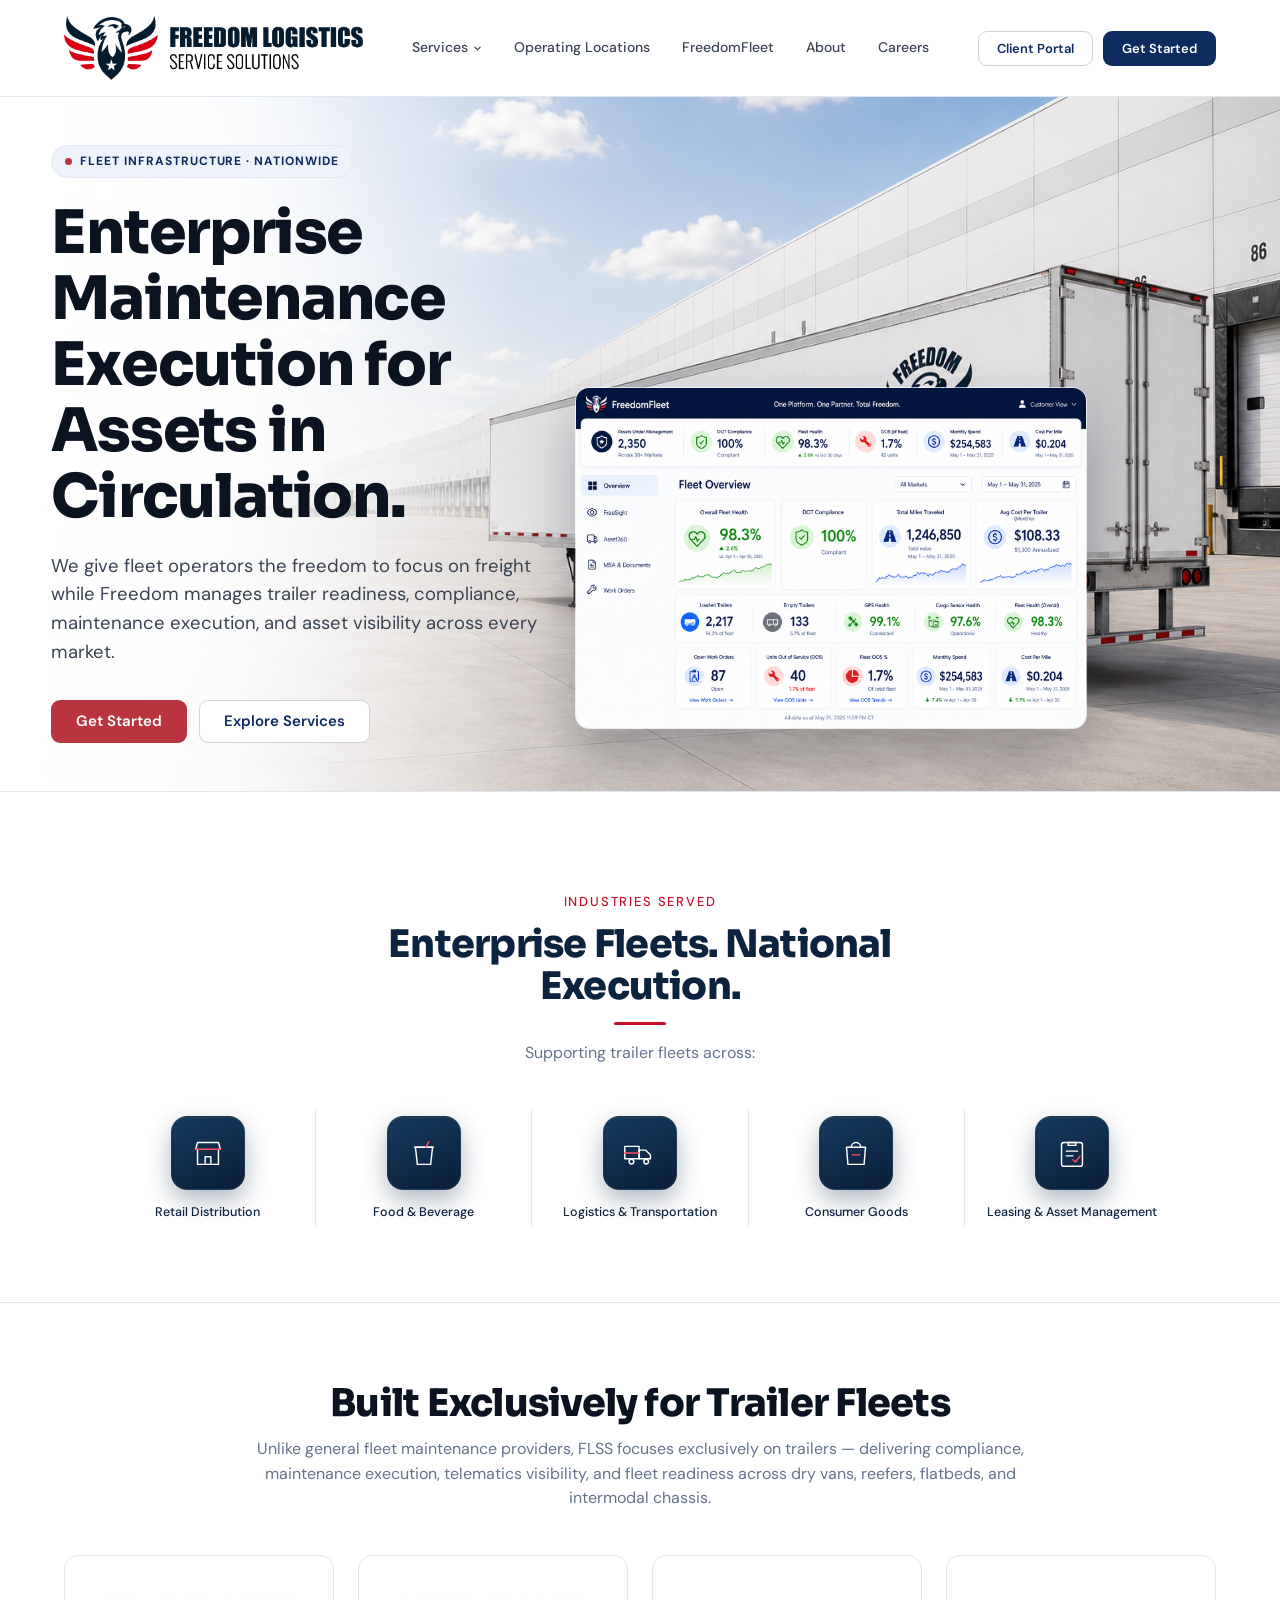
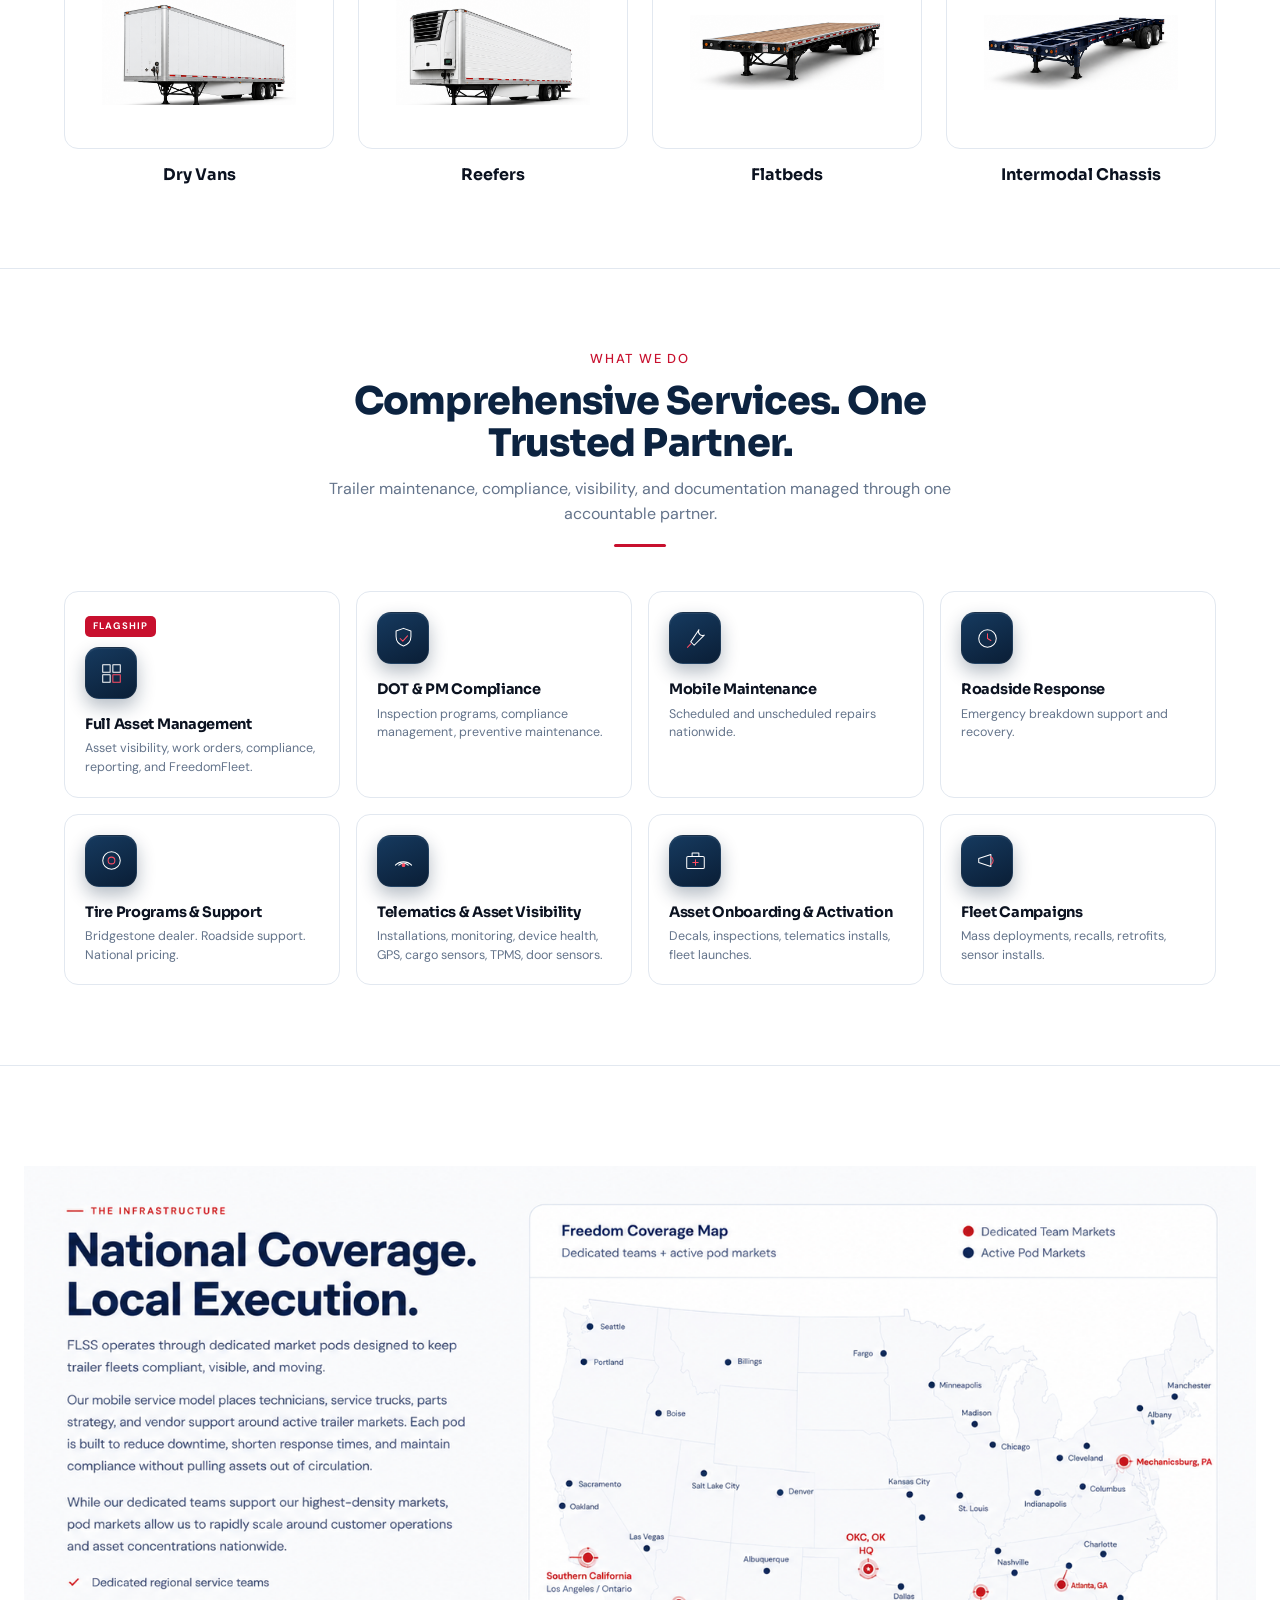
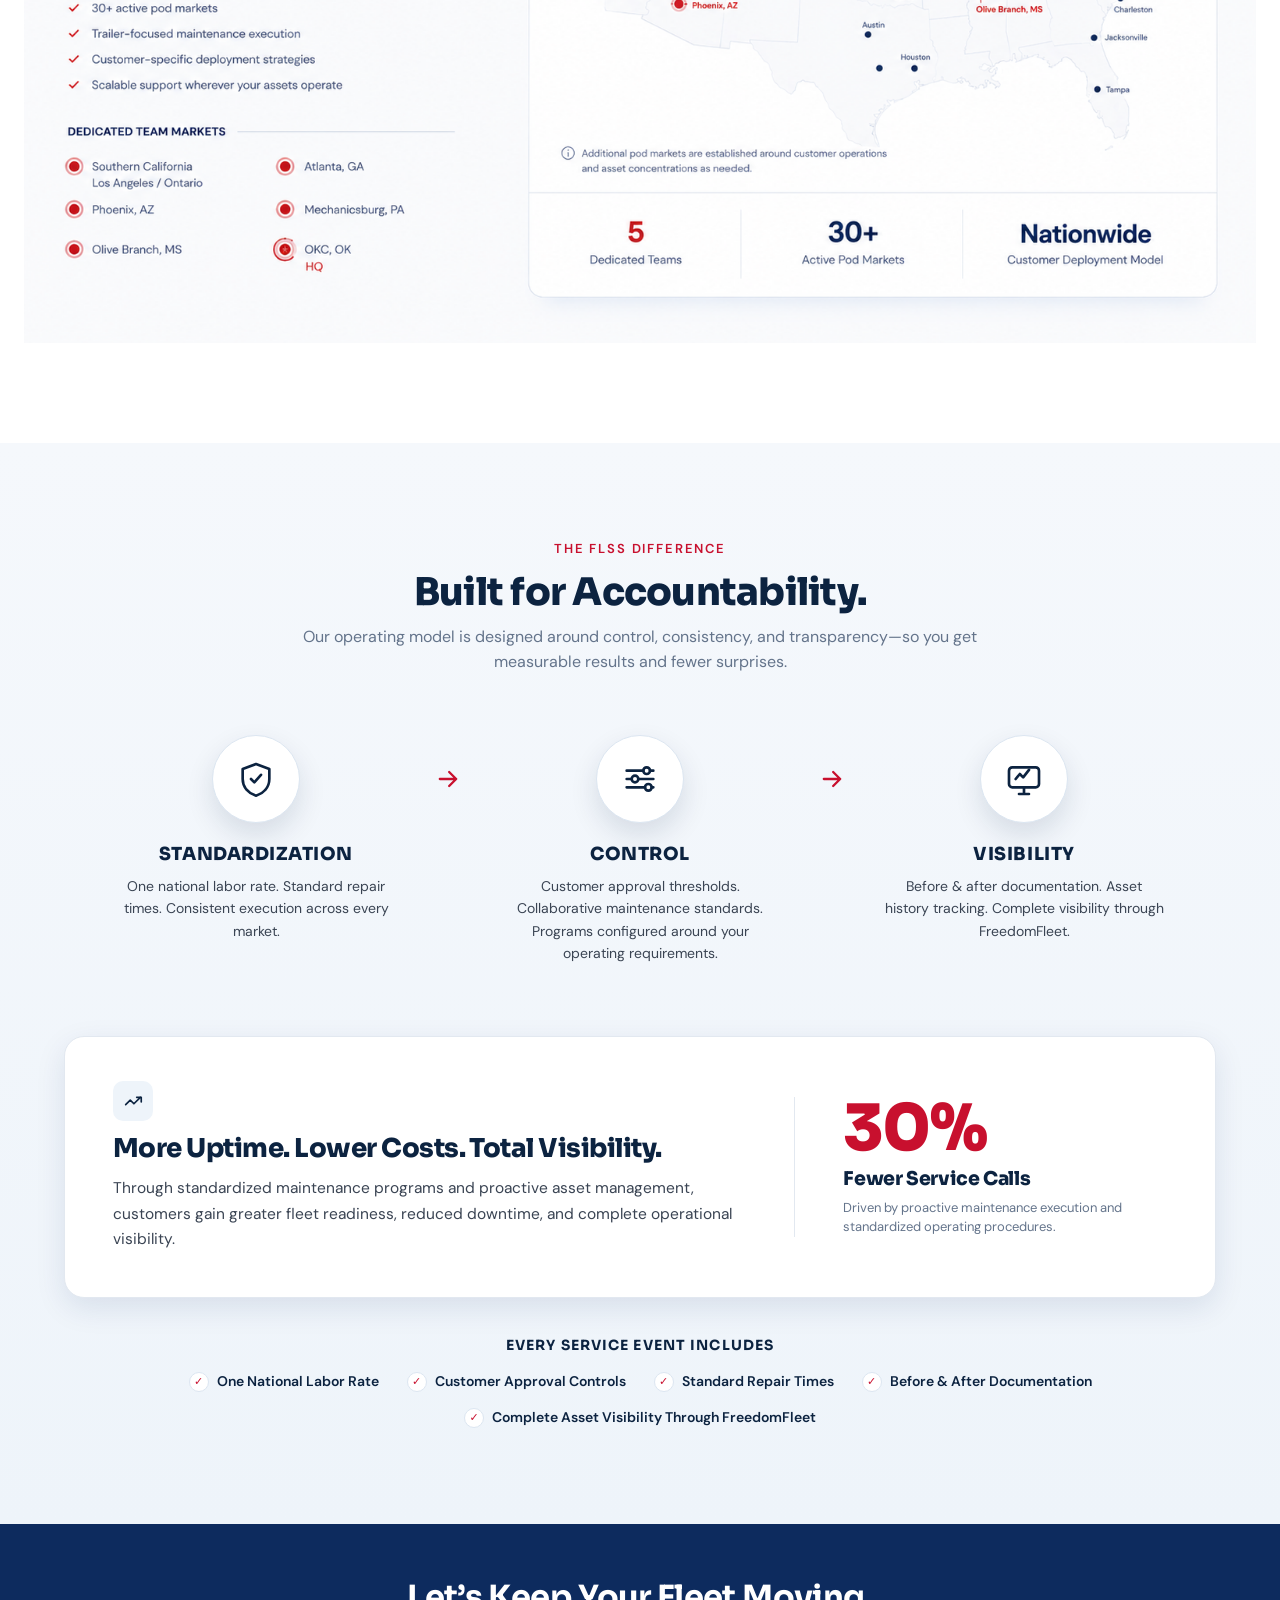
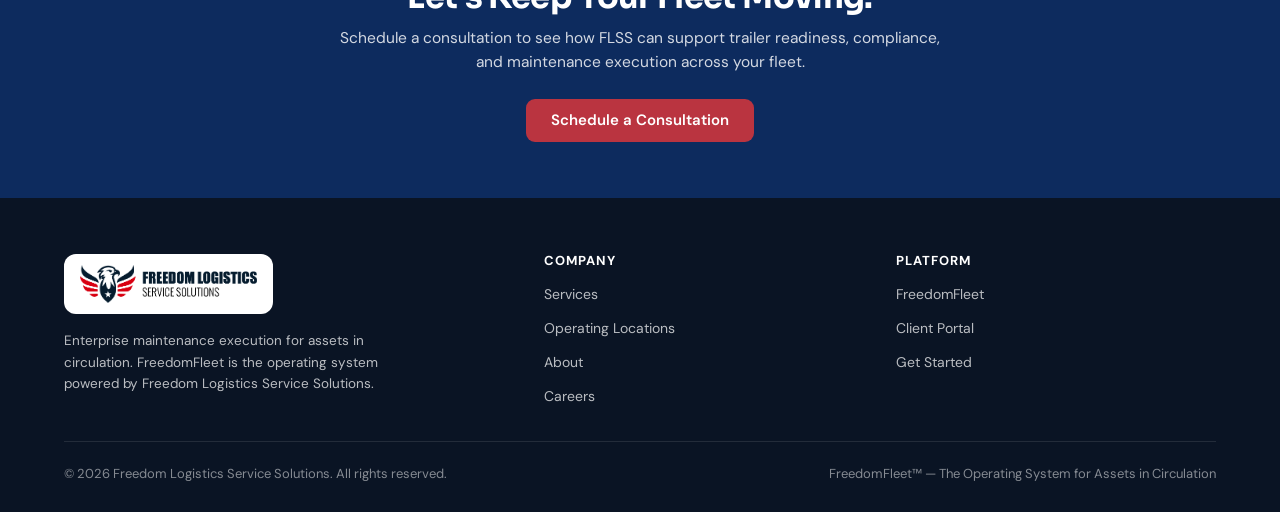
==== index.html @ f9c9a93c "Refine accountability section: 3 pillars, emphasized results panel, commitment row Co-Authored-By: C" ====
<!DOCTYPE html>
<html lang="en">
<head>
  <meta charset="UTF-8">
  <meta name="viewport" content="width=device-width, initial-scale=1.0">
  <title>Freedom Logistics Service Solutions — Enterprise Maintenance Execution</title>
  <meta name="description" content="Enterprise maintenance execution for assets in circulation. Freedom manages trailer readiness, compliance, maintenance execution, and asset visibility across every market.">
  <link rel="icon" type="image/svg+xml" href="assets/icons/favicon.svg">
  <link rel="preconnect" href="https://fonts.googleapis.com">
  <link rel="preconnect" href="https://fonts.gstatic.com" crossorigin>
  <link href="https://fonts.googleapis.com/css2?family=Sora:wght@400;600;700;800&family=DM+Sans:wght@400;500;600;700&display=swap" rel="stylesheet">
  <link rel="stylesheet" href="css/styles.css">
</head>
<body>

  <!-- ═══════════════ HEADER ═══════════════ -->
  <header class="site-header">
    <div class="nav-inner">
      <a class="brand" href="index.html" aria-label="Freedom Logistics Service Solutions — home">
        <img src="assets/logos/freedom-logistics-secondary-logo-full-color-cmyk-900px-w-300ppi.jpg" alt="Freedom Logistics Service Solutions">
      </a>

      <nav class="main-nav" aria-label="Primary">
        <ul>
          <li class="has-dropdown">
            <a href="services.html" aria-haspopup="true">
              Services
              <svg class="caret" viewBox="0 0 10 10" fill="none"><path d="M2 3.5l3 3 3-3" stroke="currentColor" stroke-width="1.4" stroke-linecap="round" stroke-linejoin="round"/></svg>
            </a>
            <!-- Services mega dropdown -->
            <div class="dropdown" role="menu" aria-label="Services">
              <a class="flagship" href="services.html" role="menuitem">
                <span class="flag-icon" aria-hidden="true">
                  <svg width="22" height="22" viewBox="0 0 24 24" fill="none"><path d="M12 2 4 5v6c0 5 3.5 8.5 8 10 4.5-1.5 8-5 8-10V5l-8-3z" stroke="#fff" stroke-width="1.6"/><path d="M8.5 12l2.5 2.5 4.5-5" stroke="#fff" stroke-width="1.6" stroke-linecap="round" stroke-linejoin="round"/></svg>
                </span>
                <span class="flag-body">
                  <span class="flag-badge">Flagship Program</span>
                  <h3>Full Asset Management</h3>
                  <span class="flag-lead">You run freight. We run the trailers.</span>
                  <p>Complete monitoring, compliance, maintenance execution, telematics oversight, and asset readiness under one accountable partner.</p>
                  <span class="btn btn-light">Learn More</span>
                </span>
              </a>

              <div class="svc-grid">
                <a class="svc-item" href="services.html" role="menuitem">
                  <div class="svc-title">DOT Compliance Program</div>
                  <div class="svc-desc">Keep every unit roadable and inspection-ready.</div>
                </a>
                <a class="svc-item" href="services.html" role="menuitem">
                  <div class="svc-title">DOT &amp; PM Compliance Program</div>
                  <div class="svc-desc">Compliance plus preventive maintenance on cycle.</div>
                </a>
                <a class="svc-item" href="services.html" role="menuitem">
                  <div class="svc-title">National Tire Service</div>
                  <div class="svc-desc">National Bridgestone Dealer. On-site and roadside.</div>
                </a>
                <a class="svc-item" href="services.html" role="menuitem">
                  <div class="svc-title">Roadside &amp; Mobile Maintenance</div>
                  <div class="svc-desc">National repair coverage where assets actually operate.</div>
                </a>
                <a class="svc-item" href="services.html" role="menuitem">
                  <div class="svc-title">Telematics Installation</div>
                  <div class="svc-desc">GPS, cargo, TPMS, door sensors.</div>
                </a>
                <a class="svc-item" href="services.html" role="menuitem">
                  <div class="svc-title">Telematics Monitoring &amp; Management</div>
                  <div class="svc-desc">Dormant device? We dispatch.</div>
                </a>
                <a class="svc-item" href="services.html" role="menuitem">
                  <div class="svc-title">Asset Onboarding</div>
                  <div class="svc-desc">Decals, installs, activation, in-service inspections.</div>
                </a>
              </div>

              <div class="dropdown-footer">
                <span class="df-text"><strong>Need help deciding?</strong></span>
                <a class="btn-link" href="contact.html">Request Fleet Program Review →</a>
              </div>
            </div>
          </li>
          <li><a href="operating-locations.html">Operating Locations</a></li>
          <li><a href="freedomfleet.html">FreedomFleet</a></li>
          <li><a href="about.html">About</a></li>
          <li><a href="careers.html">Careers</a></li>
        </ul>
      </nav>

      <div class="nav-cta">
        <a class="btn btn-ghost" href="https://app.freedomfleet.ai" target="_blank" rel="noopener noreferrer">Client Portal</a>
        <a class="btn btn-primary btn-getstarted" href="contact.html">Get Started</a>
      </div>

      <button class="hamburger" aria-label="Open menu" aria-expanded="false">
        <span></span><span></span><span></span>
      </button>
    </div>
  </header>

  <!-- ═══════════════ HERO ═══════════════ -->
  <section class="hero">
    <!-- Hero background: full DC yard + trailer composite (flss-hero-live.png) -->
    <div class="hero-bg" role="img" aria-label="Freedom Logistics dry van trailer in a distribution-center yard"></div>

    <div class="hero-inner">
      <div class="hero-copy">
        <span class="eyebrow"><span class="dot"></span>Fleet Infrastructure · Nationwide</span>
        <h1>Enterprise Maintenance Execution for Assets in Circulation.</h1>
        <p class="lead">We give fleet operators the freedom to focus on freight while Freedom manages trailer readiness, compliance, maintenance execution, and asset visibility across every market.</p>
        <div class="hero-cta">
          <a class="btn btn-red" href="contact.html">Get Started</a>
          <a class="btn btn-ghost" href="services.html">Explore Services</a>
        </div>
      </div>

      <!-- Layer 3: FreedomFleet dashboard overlay -->
      <img class="hero-dash-img" src="assets/hero/flss-hero-dashboard.png"
           alt="FreedomFleet Fleet Overview dashboard">

    </div>
  </section>

  <!-- ═══════════════ SECTION 2 — INDUSTRIES SERVED ═══════════════ -->
  <section class="section-2 industries">
    <div class="container">
      <div class="section-head industries-head">
        <span class="ind-eyebrow">Industries Served</span>
        <h2>Enterprise Fleets. National Execution.</h2>
        <span class="ind-underline"></span>
        <p>Supporting trailer fleets across:</p>
      </div>
      <div class="industry-strip">
        <div class="industry-tile">
          <span class="ind-icon"><svg viewBox="0 0 40 40" fill="none" stroke="#FFFFFF" stroke-width="1.5" stroke-linecap="round" stroke-linejoin="round"><path d="M7 16l2-7h22l2 7"/><path d="M9 16v16h22V16"/><path d="M17 32v-8h6v8"/><path d="M7 16h26" stroke="#FF4D63"/></svg></span>
          <span class="ind-label">Retail Distribution</span>
        </div>
        <div class="industry-tile">
          <span class="ind-icon"><svg viewBox="0 0 40 40" fill="none" stroke="#FFFFFF" stroke-width="1.5" stroke-linecap="round" stroke-linejoin="round"><path d="M11 14h18l-2 18H13z"/><path d="M10 14h20"/><path d="M22 14l3-6" stroke="#FF4D63"/></svg></span>
          <span class="ind-label">Food &amp; Beverage</span>
        </div>
        <div class="industry-tile">
          <span class="ind-icon"><svg viewBox="0 0 40 40" fill="none" stroke="#FFFFFF" stroke-width="1.5" stroke-linecap="round" stroke-linejoin="round"><path d="M4 13h15v13H4z"/><path d="M19 17h7l5 5v4H19z"/><circle cx="11" cy="29" r="2.5"/><circle cx="26.5" cy="29" r="2.5"/><path d="M4 20h15" stroke="#FF4D63"/></svg></span>
          <span class="ind-label">Logistics &amp; Transportation</span>
        </div>
        <div class="industry-tile">
          <span class="ind-icon"><svg viewBox="0 0 40 40" fill="none" stroke="#FFFFFF" stroke-width="1.5" stroke-linecap="round" stroke-linejoin="round"><path d="M10 14h20l-1.5 18h-17z"/><path d="M15 14a5 5 0 0 1 10 0"/><path d="M16 22h8" stroke="#FF4D63"/></svg></span>
          <span class="ind-label">Consumer Goods</span>
        </div>
        <div class="industry-tile">
          <span class="ind-icon"><svg viewBox="0 0 40 40" fill="none" stroke="#FFFFFF" stroke-width="1.5" stroke-linecap="round" stroke-linejoin="round"><rect x="9" y="9" width="22" height="25" rx="2.5"/><path d="M16 9h8v3h-8z"/><path d="M14 18h12M14 23h7"/><path d="M21 27l2.5 2.5 5-6" stroke="#FF4D63"/></svg></span>
          <span class="ind-label">Leasing &amp; Asset Management</span>
        </div>
      </div>
    </div>
  </section>

  <!-- ═══════════════ SECTION 3 — TRAILER TYPES SUPPORTED ═══════════════ -->
  <section class="section-block trailer-types">
    <div class="container">
      <div class="section-head wide">
        <h2>Built Exclusively for Trailer Fleets</h2>
        <p>Unlike general fleet maintenance providers, FLSS focuses exclusively on trailers — delivering compliance, maintenance execution, telematics visibility, and fleet readiness across dry vans, reefers, flatbeds, and intermodal chassis.</p>
      </div>
      <div class="trailer-grid">
        <div class="trailer-tile">
          <div class="trailer-img"><img src="assets/equipment/dry-van.png" alt="Dry van trailer"></div>
          <div class="trailer-label">Dry Vans</div>
        </div>
        <div class="trailer-tile">
          <div class="trailer-img"><img src="assets/equipment/reefer.png" alt="Refrigerated reefer trailer"></div>
          <div class="trailer-label">Reefers</div>
        </div>
        <div class="trailer-tile">
          <div class="trailer-img"><img src="assets/equipment/flatbed.png" alt="Flatbed trailer"></div>
          <div class="trailer-label">Flatbeds</div>
        </div>
        <div class="trailer-tile">
          <div class="trailer-img"><img src="assets/equipment/intermodal-chassis.png" alt="Intermodal chassis"></div>
          <div class="trailer-label">Intermodal Chassis</div>
        </div>
      </div>
    </div>
  </section>

  <!-- ═══════════════ SECTION 4 — SERVICES ═══════════════ -->
  <section class="section-block services">
    <div class="container">
      <div class="section-head services-head">
        <span class="svc-eyebrow">What We Do</span>
        <h2>Comprehensive Services. One Trusted Partner.</h2>
        <p>Trailer maintenance, compliance, visibility, and documentation managed through one accountable partner.</p>
        <span class="svc-underline"></span>
      </div>
      <div class="service-grid">
        <article class="service-card flagship-card">
          <span class="flagship-badge">Flagship</span>
          <span class="svc-ic"><svg viewBox="0 0 40 40" fill="none" stroke="#FFFFFF" stroke-width="1.5" stroke-linecap="round" stroke-linejoin="round"><path d="M7 7h11v11H7z"/><path d="M22 7h11v11H22z"/><path d="M7 22h11v11H7z"/><path d="M22 22h11v11H22z" stroke="#FF4D63"/></svg></span>
          <h3>Full Asset Management</h3>
          <p>Asset visibility, work orders, compliance, reporting, and FreedomFleet.</p>
        </article>
        <article class="service-card">
          <span class="svc-ic"><svg viewBox="0 0 40 40" fill="none" stroke="#FFFFFF" stroke-width="1.5" stroke-linecap="round" stroke-linejoin="round"><path d="M20 5l11 4v8c0 7-5 12-11 14-6-2-11-7-11-14V9l11-4z"/><path d="M15 20l4 4 7-8" stroke="#FF4D63"/></svg></span>
          <h3>DOT &amp; PM Compliance</h3>
          <p>Inspection programs, compliance management, preventive maintenance.</p>
        </article>
        <article class="service-card">
          <span class="svc-ic"><svg viewBox="0 0 40 40" fill="none" stroke="#FFFFFF" stroke-width="1.5" stroke-linecap="round" stroke-linejoin="round"><path d="M25 7a6 6 0 0 0 8 8L18 30l-5-5L25 7z"/><path d="M8 33l5-5" stroke="#FF4D63"/></svg></span>
          <h3>Mobile Maintenance</h3>
          <p>Scheduled and unscheduled repairs nationwide.</p>
        </article>
        <article class="service-card">
          <span class="svc-ic"><svg viewBox="0 0 40 40" fill="none" stroke="#FFFFFF" stroke-width="1.5" stroke-linecap="round" stroke-linejoin="round"><circle cx="20" cy="20" r="13"/><path d="M20 13v7l5 3" stroke="#FF4D63"/></svg></span>
          <h3>Roadside Response</h3>
          <p>Emergency breakdown support and recovery.</p>
        </article>
        <article class="service-card">
          <span class="svc-ic"><svg viewBox="0 0 40 40" fill="none" stroke="#FFFFFF" stroke-width="1.5" stroke-linecap="round" stroke-linejoin="round"><circle cx="20" cy="20" r="13"/><circle cx="20" cy="20" r="5" stroke="#FF4D63"/></svg></span>
          <h3>Tire Programs &amp; Support</h3>
          <p>Bridgestone dealer. Roadside support. National pricing.</p>
        </article>
        <article class="service-card">
          <span class="svc-ic"><svg viewBox="0 0 40 40" fill="none" stroke="#FFFFFF" stroke-width="1.5" stroke-linecap="round" stroke-linejoin="round"><path d="M8 27a17 17 0 0 1 24 0"/><path d="M13 27a10 10 0 0 1 14 0"/><circle cx="20" cy="27" r="2" fill="#FF4D63" stroke="#FF4D63"/></svg></span>
          <h3>Telematics &amp; Asset Visibility</h3>
          <p>Installations, monitoring, device health, GPS, cargo sensors, TPMS, door sensors.</p>
        </article>
        <article class="service-card">
          <span class="svc-ic"><svg viewBox="0 0 40 40" fill="none" stroke="#FFFFFF" stroke-width="1.5" stroke-linecap="round" stroke-linejoin="round"><rect x="7" y="14" width="26" height="18" rx="2"/><path d="M15 14V9h10v5"/><path d="M20 19v8M16 23h8" stroke="#FF4D63"/></svg></span>
          <h3>Asset Onboarding &amp; Activation</h3>
          <p>Decals, inspections, telematics installs, fleet launches.</p>
        </article>
        <article class="service-card">
          <span class="svc-ic"><svg viewBox="0 0 40 40" fill="none" stroke="#FFFFFF" stroke-width="1.5" stroke-linecap="round" stroke-linejoin="round"><path d="M7 17v6l18 6V11L7 17z"/><path d="M25 14a7 7 0 0 1 0 12" stroke="#FF4D63"/></svg></span>
          <h3>Fleet Campaigns</h3>
          <p>Mass deployments, recalls, retrofits, sensor installs.</p>
        </article>
      </div>
    </div>
  </section>

  <!-- ═══════════════ SECTION 5 — OPERATING LOCATIONS / POD MODEL ═══════════════ -->
  <section class="section-block pods">
    <div class="container">
      <!-- Full coverage section composite (swap at assets/equipment/flss-coverage-homepage.png) -->
      <img class="coverage-img" src="assets/equipment/flss-coverage-homepage.png"
           alt="National Coverage. Local Execution. FLSS operates dedicated team markets (Southern California, Phoenix, Olive Branch, Atlanta, Mechanicsburg) and 30+ active pod markets across the United States, with a nationwide customer deployment model — 5 dedicated teams, 30+ active pod markets.">

    </div>
  </section>

  <!-- ═══════════════ THE FLSS DIFFERENCE — BUILT FOR ACCOUNTABILITY ═══════════════ -->
  <section class="difference">
    <div class="container">
      <div class="section-head diff-head">
        <span class="diff-eyebrow">The FLSS Difference</span>
        <h2>Built for Accountability.</h2>
        <p>Our operating model is designed around control, consistency, and transparency—so you get measurable results and fewer surprises.</p>
      </div>

      <!-- Three operating pillars -->
      <div class="pillars">
        <div class="pillar">
          <span class="pillar-icon"><svg viewBox="0 0 24 24" fill="none" stroke="currentColor" stroke-width="1.6" stroke-linecap="round" stroke-linejoin="round"><path d="M12 3l8 3v6c0 5-3.5 8.5-8 10-4.5-1.5-8-5-8-10V6l8-3z"/><path d="M9 12l2 2 4-4.5"/></svg></span>
          <h3>Standardization</h3>
          <p>One national labor rate. Standard repair times. Consistent execution across every market.</p>
        </div>
        <span class="pillar-arrow" aria-hidden="true"><svg viewBox="0 0 24 24" fill="none" stroke="#C8102E" stroke-width="2" stroke-linecap="round" stroke-linejoin="round"><path d="M5 12h14M13 6l6 6-6 6"/></svg></span>
        <div class="pillar">
          <span class="pillar-icon"><svg viewBox="0 0 24 24" fill="none" stroke="currentColor" stroke-width="1.6" stroke-linecap="round" stroke-linejoin="round"><circle cx="16" cy="7" r="2"/><circle cx="9" cy="12" r="2"/><circle cx="17" cy="17" r="2"/><path d="M4 7h10M18 7h2M4 12h3M11 12h9M4 17h11M19 17h1"/></svg></span>
          <h3>Control</h3>
          <p>Customer approval thresholds. Collaborative maintenance standards. Programs configured around your operating requirements.</p>
        </div>
        <span class="pillar-arrow" aria-hidden="true"><svg viewBox="0 0 24 24" fill="none" stroke="#C8102E" stroke-width="2" stroke-linecap="round" stroke-linejoin="round"><path d="M5 12h14M13 6l6 6-6 6"/></svg></span>
        <div class="pillar">
          <span class="pillar-icon"><svg viewBox="0 0 24 24" fill="none" stroke="currentColor" stroke-width="1.6" stroke-linecap="round" stroke-linejoin="round"><rect x="3" y="5" width="18" height="12" rx="2"/><path d="M9 21h6M12 17v4"/><path d="M7 12l2.5-3 2 2 3.5-4.5"/></svg></span>
          <h3>Visibility</h3>
          <p>Before &amp; after documentation. Asset history tracking. Complete visibility through FreedomFleet.</p>
        </div>
      </div>

      <!-- Results panel (focal point) -->
      <div class="results-panel">
        <div class="rp-left">
          <span class="rp-trend"><svg viewBox="0 0 24 24" fill="none" stroke="currentColor" stroke-width="1.8" stroke-linecap="round" stroke-linejoin="round"><path d="M4 16l5-5 4 4 7-7"/><path d="M16 8h5v5"/></svg></span>
          <h3>More Uptime. Lower Costs. Total Visibility.</h3>
          <p>Through standardized maintenance programs and proactive asset management, customers gain greater fleet readiness, reduced downtime, and complete operational visibility.</p>
        </div>
        <div class="rp-right">
          <div class="rp-stat">30%</div>
          <h3>Fewer Service Calls</h3>
          <p>Driven by proactive maintenance execution and standardized operating procedures.</p>
        </div>
      </div>

      <!-- Commitment row -->
      <div class="commitment">
        <h4 class="commit-title">Every Service Event Includes</h4>
        <ul class="commit-list">
          <li><span class="ck">✓</span>One National Labor Rate</li>
          <li><span class="ck">✓</span>Customer Approval Controls</li>
          <li><span class="ck">✓</span>Standard Repair Times</li>
          <li><span class="ck">✓</span>Before &amp; After Documentation</li>
          <li><span class="ck">✓</span>Complete Asset Visibility Through FreedomFleet</li>
        </ul>
      </div>
    </div>
  </section>

  <!-- ═══════════════ SECTION 6 — FINAL CTA ═══════════════ -->
  <section class="final-cta">
    <div class="container">
      <h2>Let&rsquo;s Keep Your Fleet Moving.</h2>
      <p>Schedule a consultation to see how FLSS can support trailer readiness, compliance, and maintenance execution across your fleet.</p>
      <a class="btn btn-red" href="contact.html">Schedule a Consultation</a>
    </div>
  </section>

  <!-- ═══════════════ FOOTER ═══════════════ -->
  <footer class="site-footer">
    <div class="container">
      <div class="footer-top">
        <div class="footer-brand">
          <img src="assets/logos/freedom-logistics-secondary-logo-full-color-cmyk-900px-w-300ppi.jpg" alt="Freedom Logistics Service Solutions">
          <p>Enterprise maintenance execution for assets in circulation. FreedomFleet is the operating system powered by Freedom Logistics Service Solutions.</p>
        </div>
        <div>
          <h4>Company</h4>
          <ul>
            <li><a href="services.html">Services</a></li>
            <li><a href="operating-locations.html">Operating Locations</a></li>
            <li><a href="about.html">About</a></li>
            <li><a href="careers.html">Careers</a></li>
          </ul>
        </div>
        <div>
          <h4>Platform</h4>
          <ul>
            <li><a href="freedomfleet.html">FreedomFleet</a></li>
            <li><a href="https://app.freedomfleet.ai" target="_blank" rel="noopener noreferrer">Client Portal</a></li>
            <li><a href="contact.html">Get Started</a></li>
          </ul>
        </div>
      </div>
      <div class="footer-bottom">
        <span>© 2026 Freedom Logistics Service Solutions. All rights reserved.</span>
        <span>FreedomFleet™ — The Operating System for Assets in Circulation</span>
      </div>
    </div>
  </footer>

  <script src="js/app.js"></script>
</body>
</html>
---- css/styles.css ----
/* ============================================================
   Freedom Logistics Service Solutions — Website V2
   styles.css · Light enterprise theme · No framework, no build
   Headings: Sora · Body: DM Sans
   ============================================================ */

:root {
  --navy:      #0D2B5E;   /* brand navy — unchanged */
  --navy-2:    #15407F;
  --navy-bg:   #EEF3FB;
  --red:       #BA3440;   /* brand red, ~13% desaturated for enterprise presentation */
  --red-2:     #CB404C;   /* hover */
  --red-bg:    #FBF4F5;
  --ink:       #0B1220;
  --white:     #ffffff;
  --surface:   #F5F7FA;
  --surface-2: #EAF0F7;
  --border:    #E2E8F0;
  --border-2:  #CBD5E0;
  --muted:     #64748B;
  --body:      #3A4453;
  --green:     #15803D;

  --maxw: 1200px;
  --shadow-sm: 0 1px 2px rgba(13,43,94,.06), 0 1px 3px rgba(13,43,94,.08);
  --shadow-md: 0 10px 30px rgba(13,43,94,.10);
  --shadow-lg: 0 30px 70px rgba(11,18,32,.18);
}

*, *::before, *::after { box-sizing: border-box; margin: 0; padding: 0; }
html { -webkit-font-smoothing: antialiased; scroll-behavior: smooth; }
body {
  font-family: 'DM Sans', system-ui, -apple-system, sans-serif;
  color: var(--body); background: var(--white); line-height: 1.55;
}
h1, h2, h3, h4 {
  font-family: 'Sora', system-ui, sans-serif; color: var(--ink);
  letter-spacing: -0.02em; line-height: 1.1;
}
a { color: inherit; text-decoration: none; }
img, svg { display: block; max-width: 100%; }
.container { width: 100%; max-width: var(--maxw); margin: 0 auto; padding: 0 24px; }
.visually-hidden { position: absolute; width: 1px; height: 1px; overflow: hidden; clip: rect(0 0 0 0); }

/* ---------- Buttons ---------- */
.btn {
  display: inline-flex; align-items: center; justify-content: center; gap: 8px;
  font-family: 'DM Sans', sans-serif; font-size: 15px; font-weight: 600; line-height: 1;
  padding: 13px 24px; border-radius: 9px; cursor: pointer;
  border: 1px solid transparent; transition: all .18s ease; white-space: nowrap;
}
.btn-primary { background: var(--navy); color: #fff; }
.btn-primary:hover { background: var(--navy-2); }
.btn-red { background: var(--red); color: #fff; }
.btn-red:hover { background: var(--red-2); }
.btn-ghost { background: #fff; color: var(--navy); border-color: var(--border-2); }
.btn-ghost:hover { border-color: var(--navy); }
.btn-light { background: rgba(255,255,255,.14); color: #fff; border-color: rgba(255,255,255,.3); }
.btn-light:hover { background: rgba(255,255,255,.24); }
.btn-link { color: var(--navy); font-weight: 600; padding: 0; }
.btn-link:hover { color: var(--red); }

/* ---------- Header / Nav ---------- */
.site-header {
  position: sticky; top: 0; z-index: 200;
  background: rgba(255,255,255,.94); backdrop-filter: saturate(160%) blur(12px);
  border-bottom: 1px solid var(--border);
}
.nav-inner {
  display: flex; align-items: center; gap: 28px;
  max-width: var(--maxw); margin: 0 auto; padding: 0 24px; height: 96px;
}
.brand { display: flex; align-items: center; flex-shrink: 0; }
.brand img { height: 64px; width: auto; }
.main-nav { flex: 1; }
.main-nav > ul { list-style: none; display: flex; align-items: center; gap: 4px; justify-content: center; }
.main-nav > ul > li > a {
  display: inline-flex; align-items: center; gap: 5px;
  font-size: 14px; font-weight: 500; color: var(--body);
  padding: 9px 14px; border-radius: 8px; transition: color .15s, background .15s;
}
.main-nav > ul > li > a:hover, .main-nav > ul > li > a.active { color: var(--navy); background: var(--surface); }
.caret { width: 9px; height: 9px; transition: transform .2s; }
.has-dropdown:hover .caret, .has-dropdown.open .caret { transform: rotate(180deg); }
.nav-cta { display: flex; align-items: center; gap: 10px; flex-shrink: 0; }
.nav-cta .btn { padding: 10px 18px; font-size: 13px; }

.hamburger { display: none; flex-direction: column; gap: 5px; background: none; border: none; cursor: pointer; padding: 6px; }
.hamburger span { display: block; width: 24px; height: 2px; background: var(--ink); border-radius: 2px; transition: .25s; }
.hamburger.open span:nth-child(1) { transform: translateY(7px) rotate(45deg); }
.hamburger.open span:nth-child(2) { opacity: 0; }
.hamburger.open span:nth-child(3) { transform: translateY(-7px) rotate(-45deg); }

/* ---------- Services mega dropdown (polished) ---------- */
.has-dropdown { position: relative; }
.dropdown {
  position: absolute; top: calc(100% + 12px); left: 50%;
  transform: translateX(-50%) translateY(8px); width: min(720px, 92vw);
  background: #fff; border: 1px solid var(--border); border-radius: 16px;
  box-shadow: var(--shadow-lg); padding: 20px; z-index: 300;
  opacity: 0; visibility: hidden; transition: opacity .18s, transform .18s;
}
.has-dropdown:hover .dropdown, .has-dropdown.open .dropdown {
  opacity: 1; visibility: visible; transform: translateX(-50%) translateY(0);
}
.flagship {                                   /* less oversized */
  display: flex; gap: 14px; align-items: center;
  background: linear-gradient(120deg, var(--navy) 0%, var(--navy-2) 100%);
  color: #fff; border-radius: 12px; padding: 15px 18px; margin-bottom: 14px;
}
.flagship .flag-icon {
  width: 40px; height: 40px; border-radius: 9px; flex-shrink: 0;
  background: rgba(255,255,255,.14); display: flex; align-items: center; justify-content: center;
}
.flagship .flag-body { flex: 1; }
.flag-badge {
  display: inline-block; font-size: 9.5px; font-weight: 700; letter-spacing: .12em;
  text-transform: uppercase; color: #fff; background: var(--red);
  padding: 3px 8px; border-radius: 5px; margin-bottom: 6px;
}
.flagship h3 { color: #fff; font-size: 17px; margin-bottom: 2px; }
.flagship .flag-lead { font-weight: 600; font-size: 13px; color: #fff; margin-bottom: 4px; }
.flagship p { color: rgba(255,255,255,.8); font-size: 12.5px; line-height: 1.45; }
.flagship .btn { margin-top: 0; margin-left: auto; align-self: center; flex-shrink: 0; padding: 9px 16px; font-size: 12.5px; }

.svc-grid { display: grid; grid-template-columns: 1fr 1fr; gap: 4px 22px; }
.svc-item { display: block; padding: 10px 12px; border-radius: 9px; transition: background .15s; }
.svc-item:hover { background: var(--surface); }
.svc-title { font-weight: 600; color: var(--ink); font-size: 13.5px; margin-bottom: 2px; }
.svc-desc { font-size: 12px; color: var(--muted); line-height: 1.4; }

.dropdown-footer {
  display: flex; align-items: center; justify-content: space-between;
  margin-top: 14px; padding-top: 14px; border-top: 1px solid var(--border); gap: 12px;
}
.dropdown-footer .df-text { font-size: 13px; color: var(--muted); }
.dropdown-footer .df-text strong { color: var(--ink); }

/* ---------- Hero (larger, premium, more whitespace) ---------- */
.hero {
  position: relative; overflow: hidden;
  background: linear-gradient(180deg, #FFFFFF 0%, #F3F7FC 100%);
  border-bottom: 1px solid var(--border);
  min-height: 600px; display: flex; align-items: center;
}
.hero::before {                               /* soft brand glow */
  content: ""; position: absolute; top: -140px; right: -120px; width: 520px; height: 520px;
  background: radial-gradient(circle, rgba(13,43,94,.06), rgba(13,43,94,0) 70%); pointer-events: none; z-index: 0;
}
.hero::after {                                /* left to right white blend so the image fades into the page */
  content: ""; position: absolute; inset: 0; z-index: 2; pointer-events: none;
  background: linear-gradient(90deg, #FFFFFF 0%, rgba(255,255,255,.88) 18%, rgba(255,255,255,0) 40%);
}
.hero-inner {
  position: relative; z-index: 3; width: 100%; max-width: none; margin: 0;
  padding: 48px 24px 48px clamp(28px, 4vw, 64px);
}
.hero-copy { max-width: 520px; }
/* Layer 3: FreedomFleet dashboard overlay — framed floating card, right side */
.hero-dash-img {
  position: absolute; z-index: 4;
  left: calc(clamp(28px, 4vw, 64px) + 524px); right: auto; bottom: 9%; top: auto; transform: none;
  width: 40%; max-width: 556px; height: auto;
  border-radius: 14px; border: 1px solid rgba(255,255,255,.65);
  box-shadow: 0 30px 60px rgba(11,18,32,.30);
}
.eyebrow {
  display: inline-flex; align-items: center; gap: 8px;
  font-size: 12px; font-weight: 700; letter-spacing: .08em; text-transform: uppercase;
  color: var(--navy); background: var(--navy-bg); border: 1px solid var(--border);
  padding: 6px 13px; border-radius: 20px; margin-bottom: 22px;
}
.eyebrow .dot { width: 7px; height: 7px; border-radius: 50%; background: var(--red); }
.hero h1 { font-size: clamp(38px, 5vw, 60px); font-weight: 800; margin-bottom: 22px; }
.hero .lead { font-size: 18.5px; color: var(--body); max-width: 540px; margin-bottom: 34px; }
.hero-cta { display: flex; gap: 12px; flex-wrap: wrap; }

/* ---------- Hero visual: full-height, right-bleeding, integrated (no card) ---------- */
/* Layer 1: DC yard background (fills the hero band) */
.hero-bg {
  position: absolute; inset: 0; z-index: 0;
  background-color: #EAF0F7;   /* fallback until the .webp is placed */
  background-image: url('../assets/hero/flss-hero-live.png');
  background-size: cover; background-position: center;
}
/* Layer 2: Freedom trailer — large on the right */
.hero-trailer {
  position: absolute; z-index: 1;
  right: 0; bottom: 6%;
  width: 76%; max-width: 1120px; height: auto;
  filter: drop-shadow(0 16px 16px rgba(11,18,32,.26));
}
/* Layer 3: Independent FreedomFleet dashboard overlay (HTML/CSS) — right of the headline */
.hero-dash {
  position: absolute; z-index: 2;
  top: 50%; right: 6%; transform: translateY(-50%);
  width: 390px; max-width: 40%;
}
.hero-dash .portal-card { width: 100%; }
.portal-card {
  position: relative; z-index: 1;
  background: #fff; border: 1px solid var(--border); border-radius: 18px;
  box-shadow: 0 24px 50px rgba(11,18,32,.28); overflow: hidden;
}
.portal-head {
  display: flex; align-items: center; gap: 10px; padding: 13px 18px;
  background: var(--surface); border-bottom: 1px solid var(--border);
}
.dot-row { display: flex; gap: 6px; }
.dot-row i { width: 10px; height: 10px; border-radius: 50%; display: inline-block; }
.dot-row i:nth-child(1) { background: #F0888F; }
.dot-row i:nth-child(2) { background: #F4C152; }
.dot-row i:nth-child(3) { background: #5CC98E; }
.portal-title { font-size: 12.5px; font-weight: 700; color: var(--ink); }
.portal-live { margin-left: auto; display: inline-flex; align-items: center; gap: 6px; font-size: 11px; font-weight: 600; color: var(--green); }
.portal-live .pulse { width: 7px; height: 7px; border-radius: 50%; background: var(--green); box-shadow: 0 0 0 0 rgba(21,128,61,.5); animation: pulse 2s infinite; }
@keyframes pulse { 0%{box-shadow:0 0 0 0 rgba(21,128,61,.45)} 70%{box-shadow:0 0 0 7px rgba(21,128,61,0)} 100%{box-shadow:0 0 0 0 rgba(21,128,61,0)} }

.portal-body { padding: 18px; }

.gauge-row { display: grid; grid-template-columns: 1fr 1fr; gap: 12px; margin-bottom: 14px; }
.gauge { display: flex; align-items: center; gap: 12px; background: var(--surface); border-radius: 12px; padding: 12px 14px; }
.ring {
  width: 56px; height: 56px; border-radius: 50%; flex-shrink: 0;
  display: grid; place-items: center; position: relative;
  background: conic-gradient(var(--navy) var(--p, 0%), #E1E9F3 0);
}
.ring.green { background: conic-gradient(var(--green) var(--p, 0%), #E1E9F3 0); }
.ring::after { content: ""; position: absolute; inset: 7px; background: #fff; border-radius: 50%; }
.ring b { position: relative; z-index: 1; font-family: 'Sora', sans-serif; font-weight: 800; font-size: 13px; color: var(--ink); }
.gauge .g-val { font-size: 13px; font-weight: 600; color: var(--ink); line-height: 1.2; }
.gauge .g-sub { font-size: 11px; color: var(--muted); margin-top: 2px; }

.split-row { margin-bottom: 14px; }
.split-head { display: flex; justify-content: space-between; font-size: 11.5px; color: var(--muted); font-weight: 600; margin-bottom: 6px; }
.split-bar { height: 12px; border-radius: 7px; overflow: hidden; display: flex; background: #E1E9F3; }
.split-bar .loaded { background: var(--navy); height: 100%; }
.split-bar .empty { background: #B7C6DA; height: 100%; }
.split-legend { display: flex; gap: 16px; margin-top: 7px; font-size: 11px; color: var(--muted); }
.split-legend i { display: inline-block; width: 9px; height: 9px; border-radius: 3px; margin-right: 5px; vertical-align: middle; }
.split-legend .sw-loaded { background: var(--navy); }
.split-legend .sw-empty { background: #B7C6DA; }

.metric-grid { display: grid; grid-template-columns: repeat(3, 1fr); gap: 9px; }
.metric { background: var(--surface); border-radius: 10px; padding: 11px 12px; }
.metric.wide { grid-column: 1 / -1; display: flex; align-items: baseline; gap: 10px; background: #F1F8F3; border: 1px solid #D6EADD; }
.metric .m-val { font-family: 'Sora', sans-serif; font-weight: 800; font-size: 18px; color: var(--ink); line-height: 1; }
.metric .m-val.navy { color: var(--navy); }
.metric .m-val.green { color: var(--green); }
.metric .m-label { font-size: 10.5px; color: var(--muted); margin-top: 4px; line-height: 1.3; }
.metric.wide .m-label { margin-top: 0; }

.portal-foot {
  padding: 13px 18px; border-top: 1px solid var(--border);
  font-family: 'Sora', sans-serif; font-weight: 800; font-size: 14px;
  letter-spacing: -.02em; color: var(--ink); text-align: center;
}

/* ---------- Section 2 (begins after the locked hero) ---------- */
.section-2 { background: #fff; padding-top: 100px; }

/* ---------- Stats ---------- */
.stats { background: var(--white); border-bottom: 1px solid var(--border); }
.stats-grid { display: grid; grid-template-columns: repeat(5, 1fr); max-width: var(--maxw); margin: 0 auto; padding: 0 24px; }
.stat { padding: 36px 18px; text-align: center; border-right: 1px solid var(--border); }
.stat:last-child { border-right: none; }
.stat-num { font-family: 'Sora', sans-serif; font-weight: 800; font-size: 30px; color: var(--navy); letter-spacing: -0.03em; }
.stat-num.green { color: var(--green); }
.stat-label { font-size: 12px; color: var(--muted); margin-top: 6px; font-weight: 500; }

/* ---------- Sections ---------- */
.section { padding: 72px 0; }
.section.alt { background: var(--surface); }
.section-head { max-width: 680px; margin: 0 auto 44px; text-align: center; }
.section-head .eyebrow { margin-bottom: 14px; }
.section-head h2 { font-size: clamp(26px, 3vw, 38px); font-weight: 800; margin-bottom: 12px; }
.section-head.wide { max-width: 820px; }
.section-head p { color: var(--muted); font-size: 16px; }

/* ---------- Module cards (FreedomFleet) ---------- */
.module-grid { display: grid; grid-template-columns: repeat(auto-fit, minmax(290px, 1fr)); gap: 20px; }
.module { background: #fff; border: 1px solid var(--border); border-radius: 16px; padding: 26px; box-shadow: var(--shadow-sm); transition: transform .18s, box-shadow .18s; }
.module:hover { transform: translateY(-3px); box-shadow: var(--shadow-md); }
.mod-icon { width: 48px; height: 48px; border-radius: 12px; margin-bottom: 16px; background: var(--navy-bg); display: flex; align-items: center; justify-content: center; color: var(--navy); }
.mod-name { font-family: 'Sora', sans-serif; font-weight: 800; font-size: 20px; color: var(--ink); }
.mod-sub { font-size: 13px; font-weight: 600; color: var(--red); margin: 4px 0 12px; }
.module p { font-size: 14px; color: var(--body); line-height: 1.6; }

/* ---------- Page hero (dark navy) ---------- */
.page-hero { background: linear-gradient(160deg, var(--navy) 0%, var(--navy-2) 70%, #0a1f44 100%); color: #fff; }
.page-hero-inner { max-width: var(--maxw); margin: 0 auto; padding: 80px 24px 72px; }
.page-hero .eyebrow { background: rgba(255,255,255,.12); border-color: rgba(255,255,255,.2); color: #fff; }
.page-hero h1 { color: #fff; font-size: clamp(36px, 5vw, 60px); font-weight: 800; margin-bottom: 16px; }
.page-hero .ph-sub { font-size: 20px; font-weight: 600; color: #fff; margin-bottom: 16px; }
.page-hero p { color: rgba(255,255,255,.82); font-size: 16px; max-width: 660px; margin-bottom: 28px; }
.page-hero .hero-cta .btn-ghost { background: transparent; color: #fff; border-color: rgba(255,255,255,.35); }
.page-hero .hero-cta .btn-ghost:hover { background: rgba(255,255,255,.12); }

/* ---------- Simple page body (stubs) ---------- */
.page-body { padding: 64px 0; min-height: 40vh; }
.page-body h1 { font-size: clamp(30px, 4vw, 44px); margin-bottom: 14px; }
.page-body p { color: var(--muted); font-size: 17px; max-width: 640px; }
.stub-note {
  margin-top: 28px; background: var(--red-bg); border: 1px dashed var(--red); color: var(--red);
  font-size: 13.5px; padding: 14px 18px; border-radius: 10px; max-width: 640px;
}

/* ---------- CTA band ---------- */
.cta-band { background: var(--ink); color: #fff; text-align: center; padding: 64px 0; }
.cta-band h2 { color: #fff; font-size: 30px; margin-bottom: 10px; }
.cta-band p { color: rgba(255,255,255,.7); margin-bottom: 24px; }
.cta-band .hero-cta { justify-content: center; }
.cta-band .btn-ghost { background: transparent; color: #fff; border-color: rgba(255,255,255,.35); }
.cta-band .btn-ghost:hover { background: rgba(255,255,255,.12); }

/* ===================================================================
   HOMEPAGE SECTIONS 2–6 (white canvas; placeholders are swappable)
   =================================================================== */
.section-block { padding: 80px 0; border-top: 1px solid var(--border); }   /* subtle separation between white sections */

/* Section 2 — Industries */
.industries { padding-bottom: 76px; }            /* top padding (100px) inherited from .section-2 */
/* Upgraded header */
.industries-head .ind-eyebrow {
  display: block; text-transform: uppercase; font-size: 13px; font-weight: 500;
  letter-spacing: 0.14em; color: #C8102E; margin-bottom: 12px;
}
.industries-head h2 { color: #0C2340; margin-bottom: 0; }
.ind-underline { display: block; width: 52px; height: 3px; background: #C8102E; border-radius: 2px; margin: 14px auto 0; }
.industries-head p { margin-top: 16px; }

/* Navy gradient icon tiles, spread across a wider row */
.industry-strip { display: flex; max-width: 1080px; margin: 0 auto; }
.industry-tile {
  flex: 1; display: flex; flex-direction: column; align-items: center; text-align: center;
  padding: 6px 16px; border-left: 1px solid var(--border);
}
.industry-tile:first-child { border-left: none; }
.ind-icon {
  width: 74px; height: 74px; border-radius: 16px;
  display: flex; align-items: center; justify-content: center;
  background: linear-gradient(155deg, #163A5F, #0A1E36);
  box-shadow: 0 10px 24px rgba(12,35,64,0.32), inset 0 1px 0 rgba(255,255,255,0.06);
  border: 0.5px solid rgba(255,255,255,0.06);
}
.ind-icon svg { width: 38px; height: 38px; }
.ind-label { font-size: 12.5px; font-weight: 500; color: #0C2340; margin-top: 14px; line-height: 1.3; }

/* Section 3 — Trailer Types */
.trailer-grid { display: grid; grid-template-columns: repeat(4, 1fr); gap: 24px; max-width: var(--maxw); margin: 0 auto; }
.trailer-tile { text-align: center; }
.trailer-img {
  background: #fff; border: 1px solid var(--border); border-radius: 14px;
  height: 194px;                                  /* ~15% larger card */
  display: flex; align-items: center; justify-content: center; padding: 18px;
}
.trailer-img img {
  max-width: 84%; max-height: 100%;               /* ~80-85% width, never crops */
  width: auto; height: auto; object-fit: contain; display: block;
}
.trailer-label { margin-top: 14px; font-family: 'Sora', sans-serif; font-weight: 700; font-size: 16px; color: var(--ink); }

/* Section 4 — Services */
.services-head .svc-eyebrow {
  display: block; text-transform: uppercase; font-size: 13px; font-weight: 500;
  letter-spacing: 0.14em; color: #C8102E; margin-bottom: 12px;
}
.services-head h2 { color: #0C2340; }
.svc-underline { display: block; width: 52px; height: 3px; background: #C8102E; border-radius: 2px; margin: 18px auto 0; }
.service-grid { display: grid; grid-template-columns: repeat(4, 1fr); gap: 16px; }
.flagship-badge {
  display: inline-block; font-size: 9.5px; font-weight: 700; letter-spacing: .12em;
  text-transform: uppercase; color: #fff; background: #C8102E; padding: 3px 8px; border-radius: 5px; margin-bottom: 10px;
}
.service-card {
  background: #fff; border: 1px solid var(--border); border-radius: 14px; padding: 20px;
  transition: transform .16s ease, box-shadow .16s ease, border-color .16s ease;
}
.service-card:hover { transform: translateY(-3px); box-shadow: var(--shadow-md); border-color: var(--border-2); }
.svc-ic {
  width: 52px; height: 52px; border-radius: 14px;
  display: flex; align-items: center; justify-content: center; margin-bottom: 16px;
  background: linear-gradient(155deg, #163A5F, #0A1E36);
  box-shadow: 0 8px 18px rgba(12,35,64,0.30), inset 0 1px 0 rgba(255,255,255,0.06);
  border: 0.5px solid rgba(255,255,255,0.06);
}
.svc-ic svg { width: 27px; height: 27px; }
.service-card h3 { font-size: 14.5px; font-weight: 700; color: var(--ink); margin-bottom: 6px; line-height: 1.25; }
.service-card p { font-size: 12.5px; color: var(--muted); line-height: 1.5; }

/* Section 5 — Operating Locations: full composite image fit to the section */
.section-block.pods { padding: 100px 0; }      /* extra breathing room */
.pods .container { max-width: 1496px; }        /* scale the composite larger (~25% over base) */
.coverage-img { display: block; width: 100%; height: auto; margin: 0 auto; }

/* Section 5 — Pods / Operating Locations (legacy classes, retained) */
.pods-head .pods-eyebrow {
  display: block; text-transform: uppercase; font-size: 13px; font-weight: 500;
  letter-spacing: 0.14em; color: #C8102E; margin-bottom: 12px;
}
.pods-head h2 { color: #0C2340; }
.pods-grid { display: grid; grid-template-columns: 1fr 1fr; gap: 44px; align-items: start; max-width: var(--maxw); margin: 0 auto; }
.dedicated-teams { margin-top: 26px; }
.dt-title { font-family: 'Sora', sans-serif; font-size: 13px; font-weight: 700; color: var(--ink); text-transform: uppercase; letter-spacing: 0.06em; margin-bottom: 12px; }
.dt-list { list-style: none; display: grid; gap: 8px; }
.dt-list li { font-size: 14px; color: var(--body); padding-left: 16px; position: relative; }
.dt-list li::before { content: ""; position: absolute; left: 0; top: 8px; width: 6px; height: 6px; border-radius: 50%; background: #C8102E; }
.pods-copy p { font-size: 16px; color: var(--body); line-height: 1.7; margin-bottom: 22px; }
.proof-points { list-style: none; display: grid; gap: 12px; }
.proof-points li { display: flex; align-items: center; gap: 10px; font-size: 15px; font-weight: 600; color: var(--ink); }
.pp-ic { width: 22px; height: 22px; border-radius: 50%; background: var(--red-bg); color: var(--red); display: flex; align-items: center; justify-content: center; font-size: 12px; font-weight: 700; flex-shrink: 0; }
.map-card { background: var(--surface); border: 1px solid var(--border); border-radius: 16px; padding: 24px; }
.map-card h3 { color: var(--navy); font-size: 16px; margin-bottom: 4px; }
.map-subtitle { font-size: 13px; color: var(--muted); margin-bottom: 16px; }
.map-graphic { background: #fff; border: 1px solid var(--border); border-radius: 12px; overflow: hidden; }
.map-graphic svg { display: block; width: 100%; height: auto; }
.map-img { display: block; width: 100%; height: auto; max-height: 100%; object-fit: contain; }
.map-placeholder {
  display: flex; flex-direction: column; align-items: center; justify-content: center;
  min-height: 210px; gap: 6px; text-align: center; padding: 20px;
}
.map-ph-title { font-family: 'Sora', sans-serif; font-weight: 700; font-size: 15px; color: var(--navy); }
.map-ph-sub { font-size: 12px; color: var(--muted); }
.map-legend { display: flex; flex-wrap: wrap; gap: 18px; margin-top: 14px; }
.lg-item { display: inline-flex; align-items: center; gap: 7px; font-size: 12.5px; color: var(--body); }
.lg-dot { width: 10px; height: 10px; border-radius: 50%; display: inline-block; flex-shrink: 0; }
.lg-red { background: #C8102E; }
.lg-blue { background: #0D2B5E; }
.map-note { margin-top: 12px; font-size: 11.5px; color: var(--muted); line-height: 1.5; }
.map-stats { display: grid; grid-template-columns: repeat(3, 1fr); gap: 12px; margin-top: 18px; }
.map-stat { background: var(--surface); border: 1px solid var(--border); border-radius: 12px; padding: 14px 10px; text-align: center; }
.ms-num { font-family: 'Sora', sans-serif; font-weight: 800; font-size: 20px; color: var(--navy); letter-spacing: -0.02em; line-height: 1.1; }
.ms-label { font-size: 11px; color: var(--muted); margin-top: 4px; line-height: 1.3; }

/* Section 6 — Final CTA (dark navy, compact) */
.final-cta { background: var(--navy); color: #fff; text-align: center; padding: 56px 0; }
.final-cta h2 { color: #fff; font-size: clamp(24px, 3vw, 32px); margin-bottom: 10px; }
.final-cta p { color: rgba(255,255,255,.82); font-size: 15.5px; max-width: 620px; margin: 0 auto 24px; line-height: 1.6; }

/* Responsive — sections 2–6 */
@media (max-width: 980px) {
  .industry-strip { flex-wrap: wrap; }
  .industry-tile { flex: 0 0 33.333%; border-left: none; padding: 16px 12px; }
  .trailer-grid { grid-template-columns: repeat(2, 1fr); }
  .service-grid { grid-template-columns: repeat(3, 1fr); }
  .pods-grid { grid-template-columns: 1fr; gap: 28px; }
}
@media (max-width: 620px) {
  .industry-tile { flex: 0 0 50%; }
  .service-grid { grid-template-columns: repeat(2, 1fr); }
}

/* ===================================================================
   THE FLSS DIFFERENCE — Built for Accountability
   =================================================================== */
.difference { background: linear-gradient(180deg, #F5F8FC 0%, #EEF4FA 100%); padding: 96px 0; }
.diff-head { max-width: 760px; }
.diff-head .diff-eyebrow {
  display: block; text-transform: uppercase; font-size: 13px; font-weight: 600;
  letter-spacing: 0.14em; color: #C8102E; margin-bottom: 12px;
}
.diff-head h2 { color: #0C2340; }
.diff-head p { max-width: 700px; margin-left: auto; margin-right: auto; }

/* Three operating pillars */
.pillars { display: flex; align-items: flex-start; justify-content: center; gap: 8px; margin-top: 60px; }
.pillar { flex: 1; max-width: 340px; text-align: center; padding: 0 12px; }
.pillar-icon {
  width: 88px; height: 88px; border-radius: 50%;
  background: #fff; border: 1px solid #DCE6F1; box-shadow: 0 12px 28px rgba(12,35,64,.12);
  display: flex; align-items: center; justify-content: center; margin: 0 auto 22px; color: #0C2340;
}
.pillar-icon svg { width: 40px; height: 40px; }
.pillar h3 { font-family: 'Sora', sans-serif; font-size: 18px; font-weight: 800; color: #0C2340; text-transform: uppercase; letter-spacing: 0.03em; margin-bottom: 10px; }
.pillar p { font-size: 14px; color: var(--body); line-height: 1.6; max-width: 280px; margin: 0 auto; }
.pillar-arrow { display: flex; align-items: center; color: #C8102E; flex-shrink: 0; padding-top: 30px; }
.pillar-arrow svg { width: 28px; height: 28px; }

/* Results panel */
.results-panel {
  background: #fff; border: 1px solid var(--border); border-radius: 20px; box-shadow: var(--shadow-md);
  margin-top: 72px; padding: 44px 48px;
  display: grid; grid-template-columns: 1.7fr 1fr; gap: 48px; align-items: center;
}
.rp-trend { display: inline-flex; align-items: center; justify-content: center; width: 40px; height: 40px; border-radius: 10px; background: #EEF4FA; color: #0C2340; margin-bottom: 14px; }
.rp-trend svg { width: 22px; height: 22px; }
.rp-left h3 { font-family: 'Sora', sans-serif; font-size: 26px; font-weight: 800; color: #0C2340; margin-bottom: 12px; letter-spacing: -0.02em; }
.rp-left p { font-size: 15.5px; color: var(--body); line-height: 1.65; }
.rp-right { border-left: 1px solid var(--border); padding-left: 48px; }
.rp-stat { font-family: 'Sora', sans-serif; font-weight: 800; font-size: 64px; line-height: 1; color: #C8102E; letter-spacing: -0.03em; }
.rp-right h3 { font-family: 'Sora', sans-serif; font-size: 19px; font-weight: 800; color: #0C2340; margin: 8px 0; }
.rp-right p { font-size: 13px; color: var(--muted); line-height: 1.5; }

/* Commitment row */
.commitment { margin-top: 40px; text-align: center; }
.commit-title { font-family: 'Sora', sans-serif; font-size: 14px; font-weight: 700; color: #0C2340; text-transform: uppercase; letter-spacing: 0.08em; margin-bottom: 18px; }
.commit-list { list-style: none; display: flex; flex-wrap: wrap; justify-content: center; gap: 14px 28px; }
.commit-list li { display: inline-flex; align-items: center; gap: 8px; font-size: 14px; font-weight: 600; color: #0C2340; }
.ck { width: 20px; height: 20px; border-radius: 50%; background: #fff; border: 1px solid #DCE6F1; color: #C8102E; display: inline-flex; align-items: center; justify-content: center; font-size: 11px; font-weight: 700; flex-shrink: 0; }

@media (max-width: 900px) {
  .pillars { flex-direction: column; align-items: center; gap: 8px; }
  .pillar { max-width: 460px; }
  .pillar-arrow { transform: rotate(90deg); padding-top: 0; margin: 4px 0; }
}
@media (max-width: 760px) {
  .results-panel { grid-template-columns: 1fr; gap: 22px; padding: 30px 26px; }
  .rp-right { border-left: none; border-top: 1px solid var(--border); padding-left: 0; padding-top: 24px; }
}

/* ---------- Footer ---------- */
.site-footer { background: #0A1424; color: rgba(255,255,255,.72); padding: 56px 0 28px; }
.footer-top { display: grid; grid-template-columns: 1.4fr 1fr 1fr; gap: 32px; padding-bottom: 32px; border-bottom: 1px solid rgba(255,255,255,.1); }
.footer-top h4 { color: #fff; font-size: 13px; letter-spacing: .08em; text-transform: uppercase; margin-bottom: 14px; font-family: 'DM Sans', sans-serif; font-weight: 700; }
.footer-top ul { list-style: none; display: grid; gap: 9px; }
.footer-top a { font-size: 14px; color: rgba(255,255,255,.72); }
.footer-top a:hover { color: #fff; }
.footer-brand img { height: 60px; width: auto; margin-bottom: 16px; background: #fff; padding: 11px 16px; border-radius: 12px; }
.footer-brand p { font-size: 13.5px; max-width: 320px; line-height: 1.6; }
.footer-bottom { display: flex; justify-content: space-between; align-items: center; padding-top: 22px; font-size: 13px; color: rgba(255,255,255,.5); flex-wrap: wrap; gap: 10px; }

/* ---------- Mobile ---------- */
@media (max-width: 980px) {
  .hero { min-height: auto; display: flex; flex-direction: column; }
  .hero-inner { order: 1; padding: 88px 24px 24px; }
  .hero-copy { max-width: none; }
  .hero-dash { position: static; transform: none; width: 100%; max-width: 460px; margin-top: 22px; }
  .hero-trailer { position: static; transform: none; width: 100%; max-width: 520px; margin: 10px auto 0; order: 2; }
  .hero-dash-img { position: static; transform: none; width: 100%; max-width: 520px; margin: 22px auto 0; }
  .hero::after { display: none; }
  .stats-grid { grid-template-columns: repeat(2, 1fr); }
  .stat:nth-child(2n) { border-right: none; }
  .stat { border-bottom: 1px solid var(--border); }
  .footer-top { grid-template-columns: 1fr 1fr; }
}
@media (max-width: 760px) {
  .main-nav { display: none; }
  .main-nav.open {
    display: block; position: fixed; top: 96px; left: 0; right: 0; bottom: 0;
    background: #fff; overflow-y: auto; padding: 16px 24px; border-top: 1px solid var(--border);
  }
  .main-nav.open > ul { flex-direction: column; align-items: stretch; gap: 2px; }
  .main-nav.open > ul > li > a { font-size: 17px; padding: 14px 8px; border-bottom: 1px solid var(--border); border-radius: 0; justify-content: space-between; }
  .dropdown { position: static; transform: none; width: 100%; opacity: 1; visibility: visible; box-shadow: none; border: none; padding: 8px 0 16px; display: none; }
  .has-dropdown.open .dropdown { display: block; }
  .svc-grid { grid-template-columns: 1fr; }
  .flagship { flex-direction: column; align-items: flex-start; }
  .flagship .btn { margin-left: 0; margin-top: 10px; }
  .hamburger { display: flex; }
  .nav-cta .btn-getstarted { display: none; }
  .stats-grid { grid-template-columns: 1fr; }
  .stat { border-right: none; }
  .metric-grid { grid-template-columns: repeat(2, 1fr); }
}
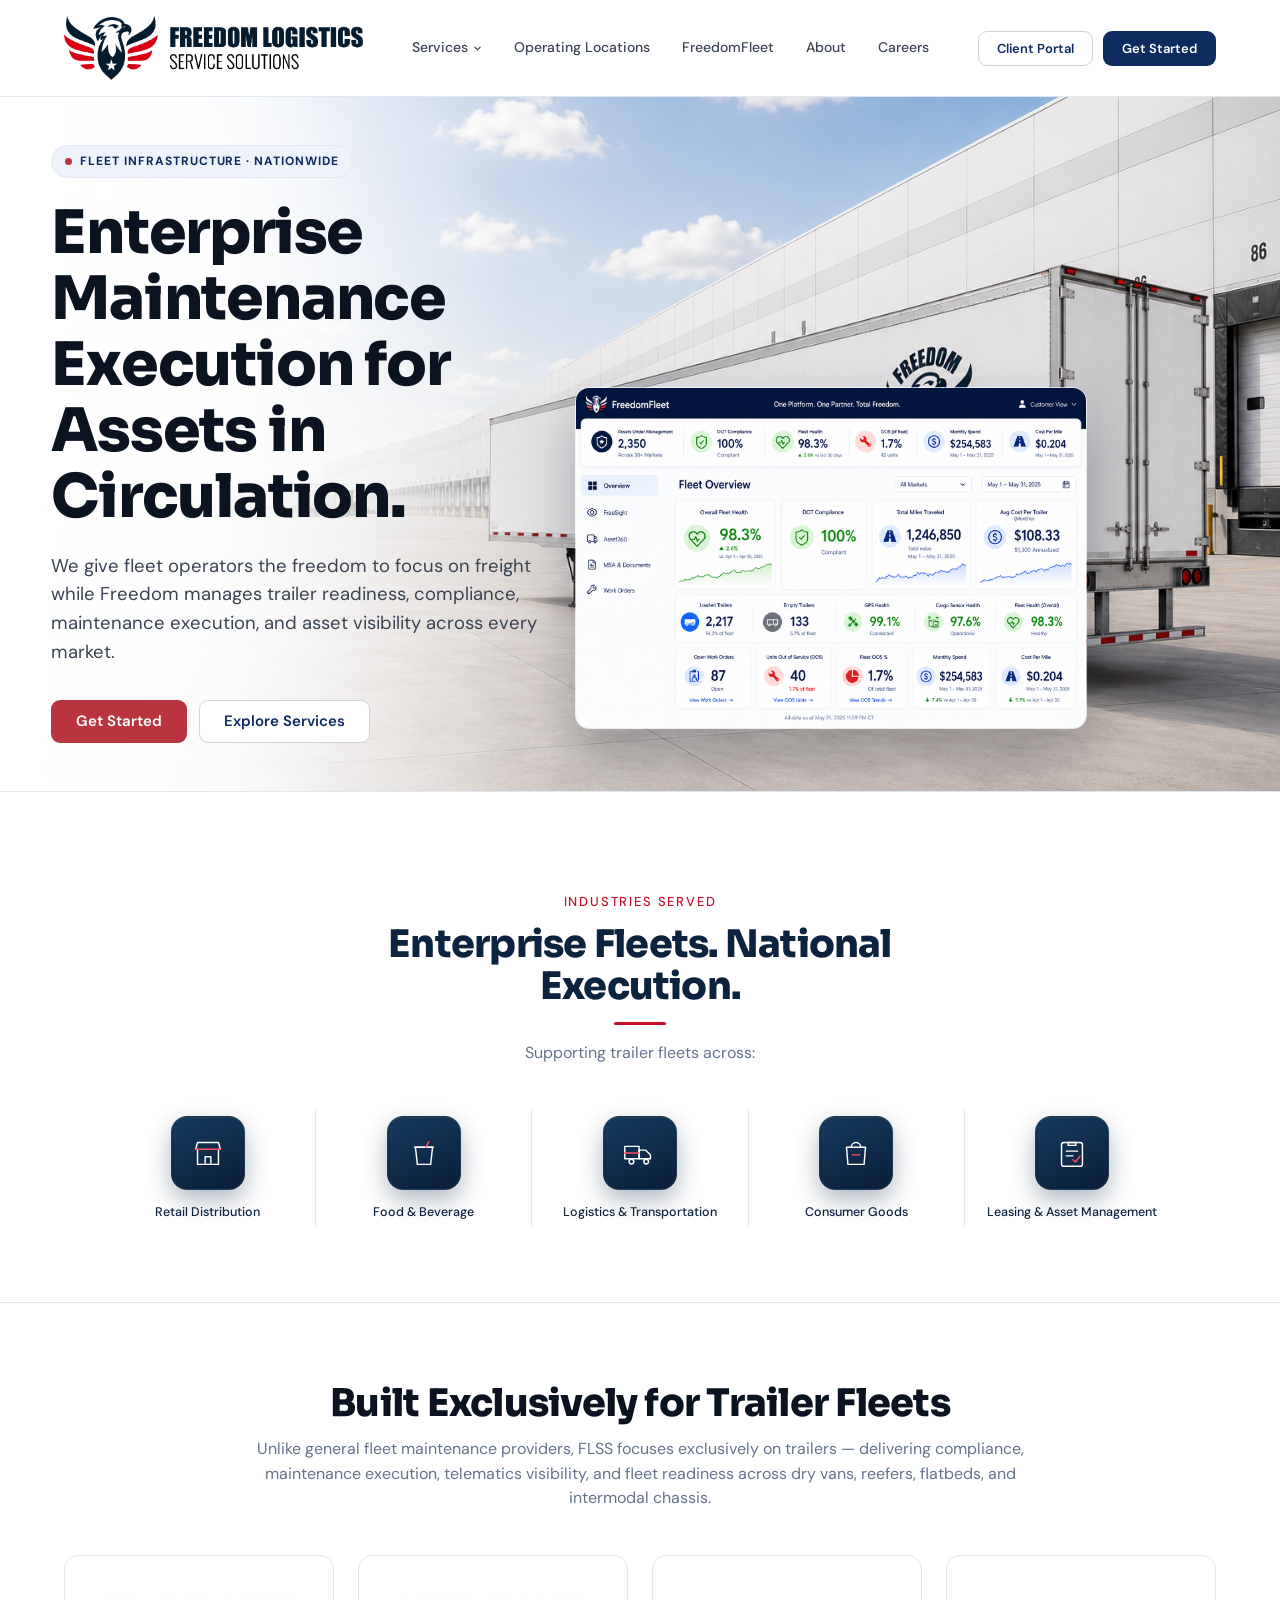
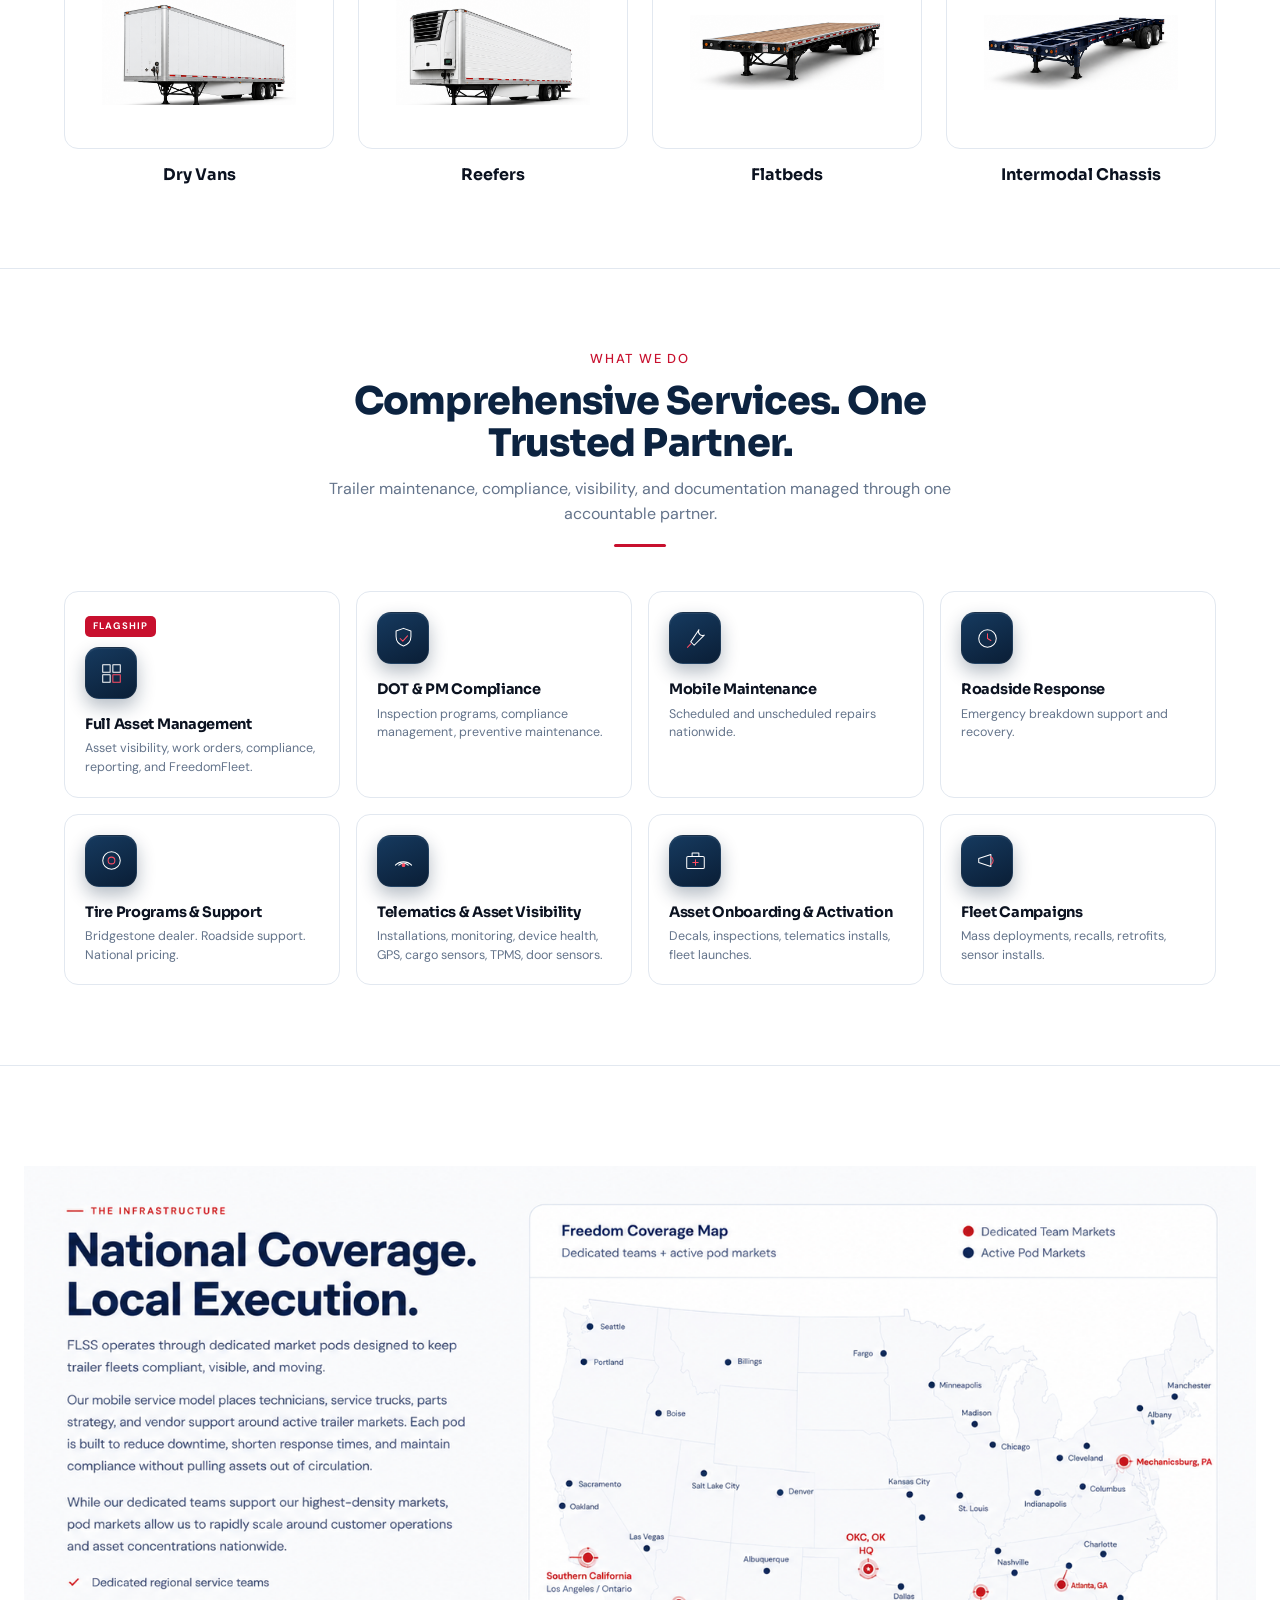
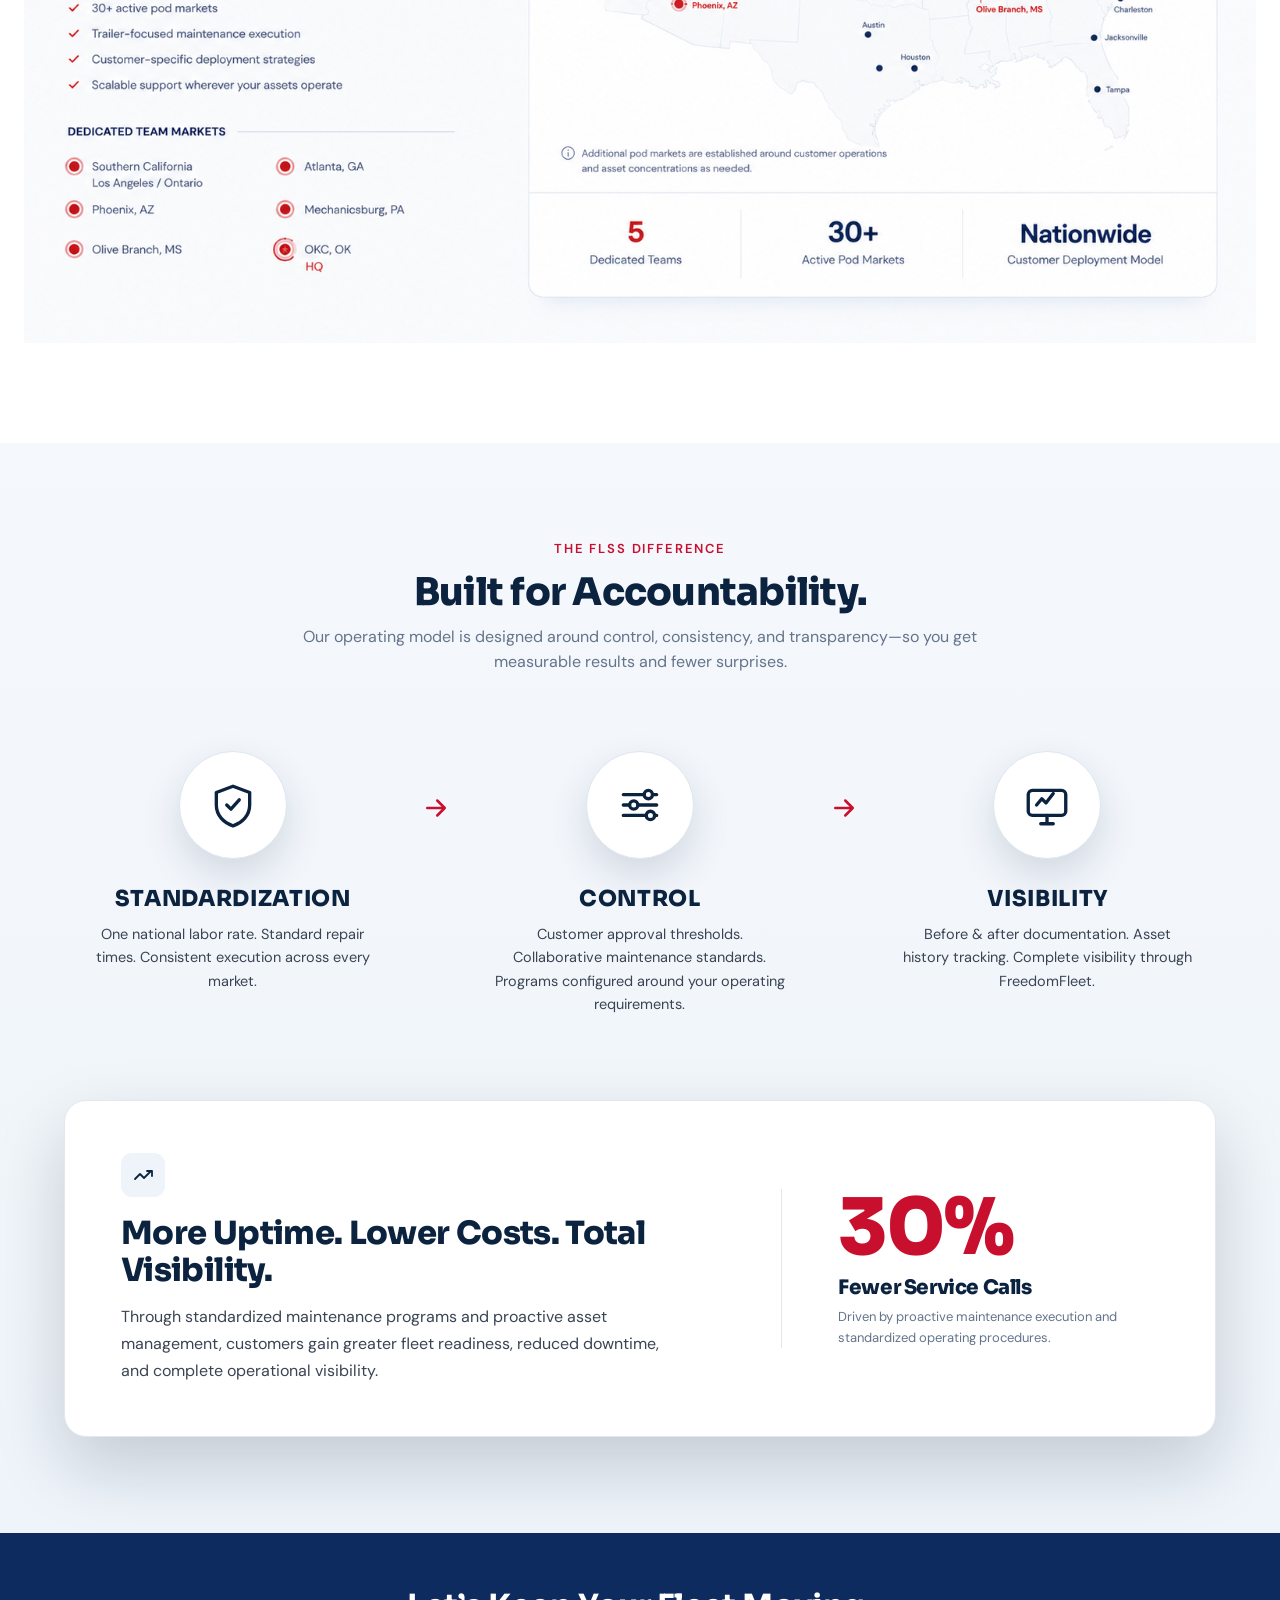
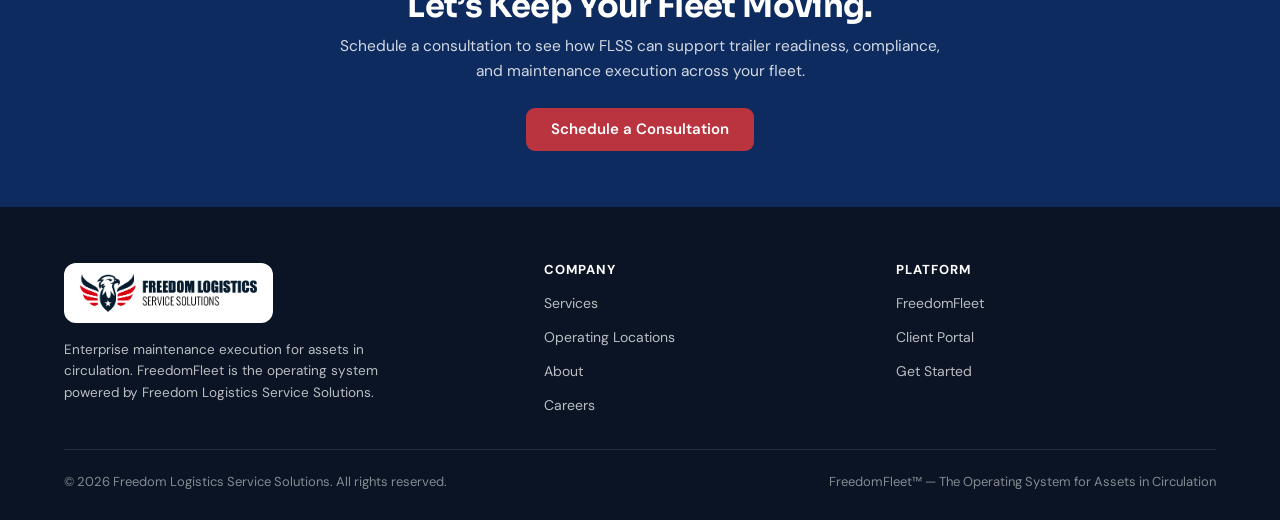
==== commit 65e8491e: "Make accountability section more executive: larger pillars, focal results panel, remove checklist ro" ====
--- a/index.html
+++ b/index.html
@@ -290,18 +290,6 @@
           <p>Driven by proactive maintenance execution and standardized operating procedures.</p>
         </div>
       </div>
-
-      <!-- Commitment row -->
-      <div class="commitment">
-        <h4 class="commit-title">Every Service Event Includes</h4>
-        <ul class="commit-list">
-          <li><span class="ck">✓</span>One National Labor Rate</li>
-          <li><span class="ck">✓</span>Customer Approval Controls</li>
-          <li><span class="ck">✓</span>Standard Repair Times</li>
-          <li><span class="ck">✓</span>Before &amp; After Documentation</li>
-          <li><span class="ck">✓</span>Complete Asset Visibility Through FreedomFleet</li>
-        </ul>
-      </div>
     </div>
   </section>
 
--- a/css/styles.css
+++ b/css/styles.css
@@ -463,40 +463,33 @@
 .diff-head p { max-width: 700px; margin-left: auto; margin-right: auto; }
 
 /* Three operating pillars */
-.pillars { display: flex; align-items: flex-start; justify-content: center; gap: 8px; margin-top: 60px; }
-.pillar { flex: 1; max-width: 340px; text-align: center; padding: 0 12px; }
+.pillars { display: flex; align-items: flex-start; justify-content: center; gap: 20px; margin-top: 76px; }
+.pillar { flex: 1; max-width: 360px; text-align: center; padding: 0 16px; }
 .pillar-icon {
-  width: 88px; height: 88px; border-radius: 50%;
-  background: #fff; border: 1px solid #DCE6F1; box-shadow: 0 12px 28px rgba(12,35,64,.12);
-  display: flex; align-items: center; justify-content: center; margin: 0 auto 22px; color: #0C2340;
-}
-.pillar-icon svg { width: 40px; height: 40px; }
-.pillar h3 { font-family: 'Sora', sans-serif; font-size: 18px; font-weight: 800; color: #0C2340; text-transform: uppercase; letter-spacing: 0.03em; margin-bottom: 10px; }
-.pillar p { font-size: 14px; color: var(--body); line-height: 1.6; max-width: 280px; margin: 0 auto; }
-.pillar-arrow { display: flex; align-items: center; color: #C8102E; flex-shrink: 0; padding-top: 30px; }
-.pillar-arrow svg { width: 28px; height: 28px; }
+  width: 108px; height: 108px; border-radius: 50%;
+  background: #fff; border: 1px solid #DCE6F1; box-shadow: 0 16px 38px rgba(12,35,64,.14);
+  display: flex; align-items: center; justify-content: center; margin: 0 auto 28px; color: #0C2340;
+}
+.pillar-icon svg { width: 50px; height: 50px; }
+.pillar h3 { font-family: 'Sora', sans-serif; font-size: 22px; font-weight: 800; color: #0C2340; text-transform: uppercase; letter-spacing: 0.03em; margin-bottom: 12px; }
+.pillar p { font-size: 14.5px; color: var(--body); line-height: 1.6; max-width: 290px; margin: 0 auto; }
+.pillar-arrow { display: flex; align-items: center; color: #C8102E; flex-shrink: 0; padding-top: 42px; }
+.pillar-arrow svg { width: 30px; height: 30px; }
 
 /* Results panel */
 .results-panel {
-  background: #fff; border: 1px solid var(--border); border-radius: 20px; box-shadow: var(--shadow-md);
-  margin-top: 72px; padding: 44px 48px;
-  display: grid; grid-template-columns: 1.7fr 1fr; gap: 48px; align-items: center;
-}
-.rp-trend { display: inline-flex; align-items: center; justify-content: center; width: 40px; height: 40px; border-radius: 10px; background: #EEF4FA; color: #0C2340; margin-bottom: 14px; }
-.rp-trend svg { width: 22px; height: 22px; }
-.rp-left h3 { font-family: 'Sora', sans-serif; font-size: 26px; font-weight: 800; color: #0C2340; margin-bottom: 12px; letter-spacing: -0.02em; }
-.rp-left p { font-size: 15.5px; color: var(--body); line-height: 1.65; }
-.rp-right { border-left: 1px solid var(--border); padding-left: 48px; }
-.rp-stat { font-family: 'Sora', sans-serif; font-weight: 800; font-size: 64px; line-height: 1; color: #C8102E; letter-spacing: -0.03em; }
-.rp-right h3 { font-family: 'Sora', sans-serif; font-size: 19px; font-weight: 800; color: #0C2340; margin: 8px 0; }
-.rp-right p { font-size: 13px; color: var(--muted); line-height: 1.5; }
-
-/* Commitment row */
-.commitment { margin-top: 40px; text-align: center; }
-.commit-title { font-family: 'Sora', sans-serif; font-size: 14px; font-weight: 700; color: #0C2340; text-transform: uppercase; letter-spacing: 0.08em; margin-bottom: 18px; }
-.commit-list { list-style: none; display: flex; flex-wrap: wrap; justify-content: center; gap: 14px 28px; }
-.commit-list li { display: inline-flex; align-items: center; gap: 8px; font-size: 14px; font-weight: 600; color: #0C2340; }
-.ck { width: 20px; height: 20px; border-radius: 50%; background: #fff; border: 1px solid #DCE6F1; color: #C8102E; display: inline-flex; align-items: center; justify-content: center; font-size: 11px; font-weight: 700; flex-shrink: 0; }
+  background: #fff; border: 1px solid var(--border); border-radius: 22px; box-shadow: var(--shadow-lg);
+  margin-top: 84px; padding: 52px 56px;
+  display: grid; grid-template-columns: 1.6fr 1fr; gap: 56px; align-items: center;
+}
+.rp-trend { display: inline-flex; align-items: center; justify-content: center; width: 44px; height: 44px; border-radius: 11px; background: #EEF4FA; color: #0C2340; margin-bottom: 18px; }
+.rp-trend svg { width: 24px; height: 24px; }
+.rp-left h3 { font-family: 'Sora', sans-serif; font-size: 32px; font-weight: 800; color: #0C2340; margin-bottom: 14px; letter-spacing: -0.02em; line-height: 1.15; }
+.rp-left p { font-size: 16px; color: var(--body); line-height: 1.7; max-width: 560px; }
+.rp-right { border-left: 1px solid var(--border); padding-left: 56px; }
+.rp-stat { font-family: 'Sora', sans-serif; font-weight: 800; font-size: 78px; line-height: 1; color: #C8102E; letter-spacing: -0.03em; }
+.rp-right h3 { font-family: 'Sora', sans-serif; font-size: 20px; font-weight: 800; color: #0C2340; margin: 10px 0 8px; }
+.rp-right p { font-size: 13px; color: var(--muted); line-height: 1.55; }
 
 @media (max-width: 900px) {
   .pillars { flex-direction: column; align-items: center; gap: 8px; }
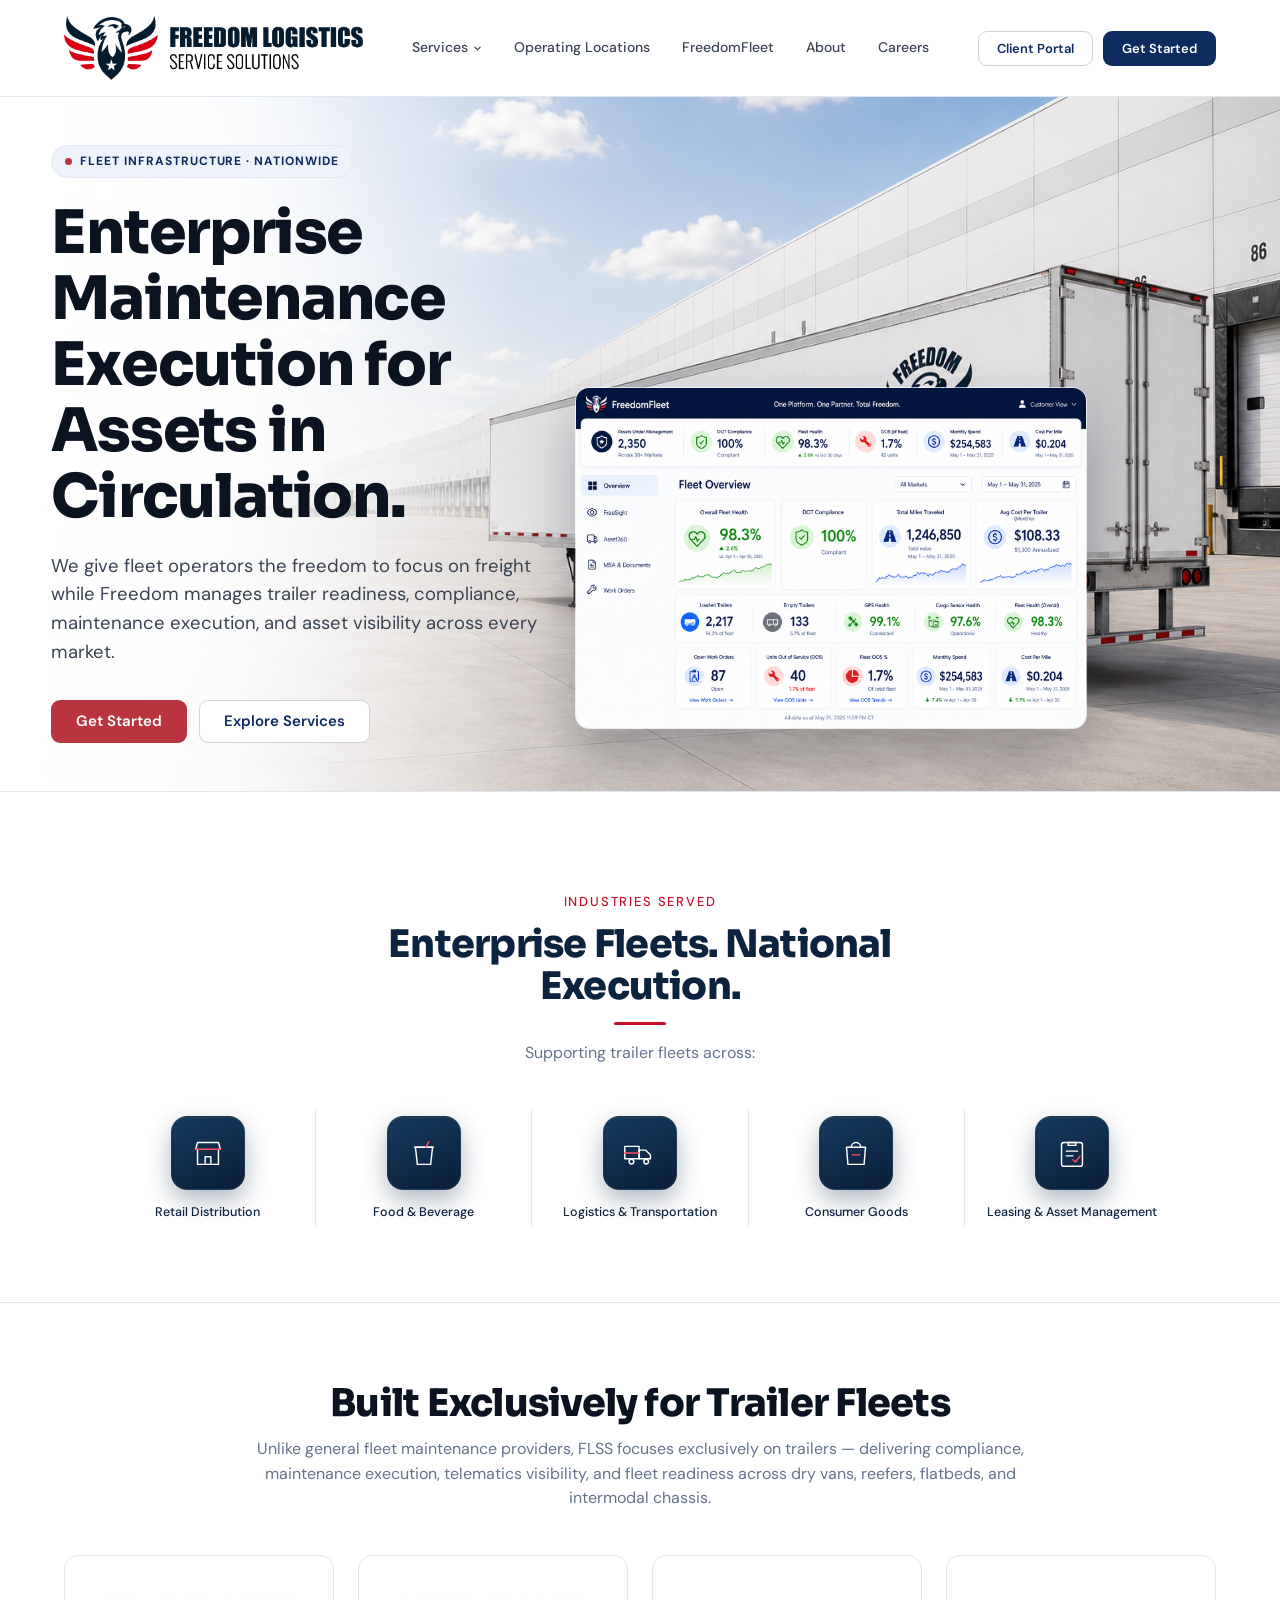
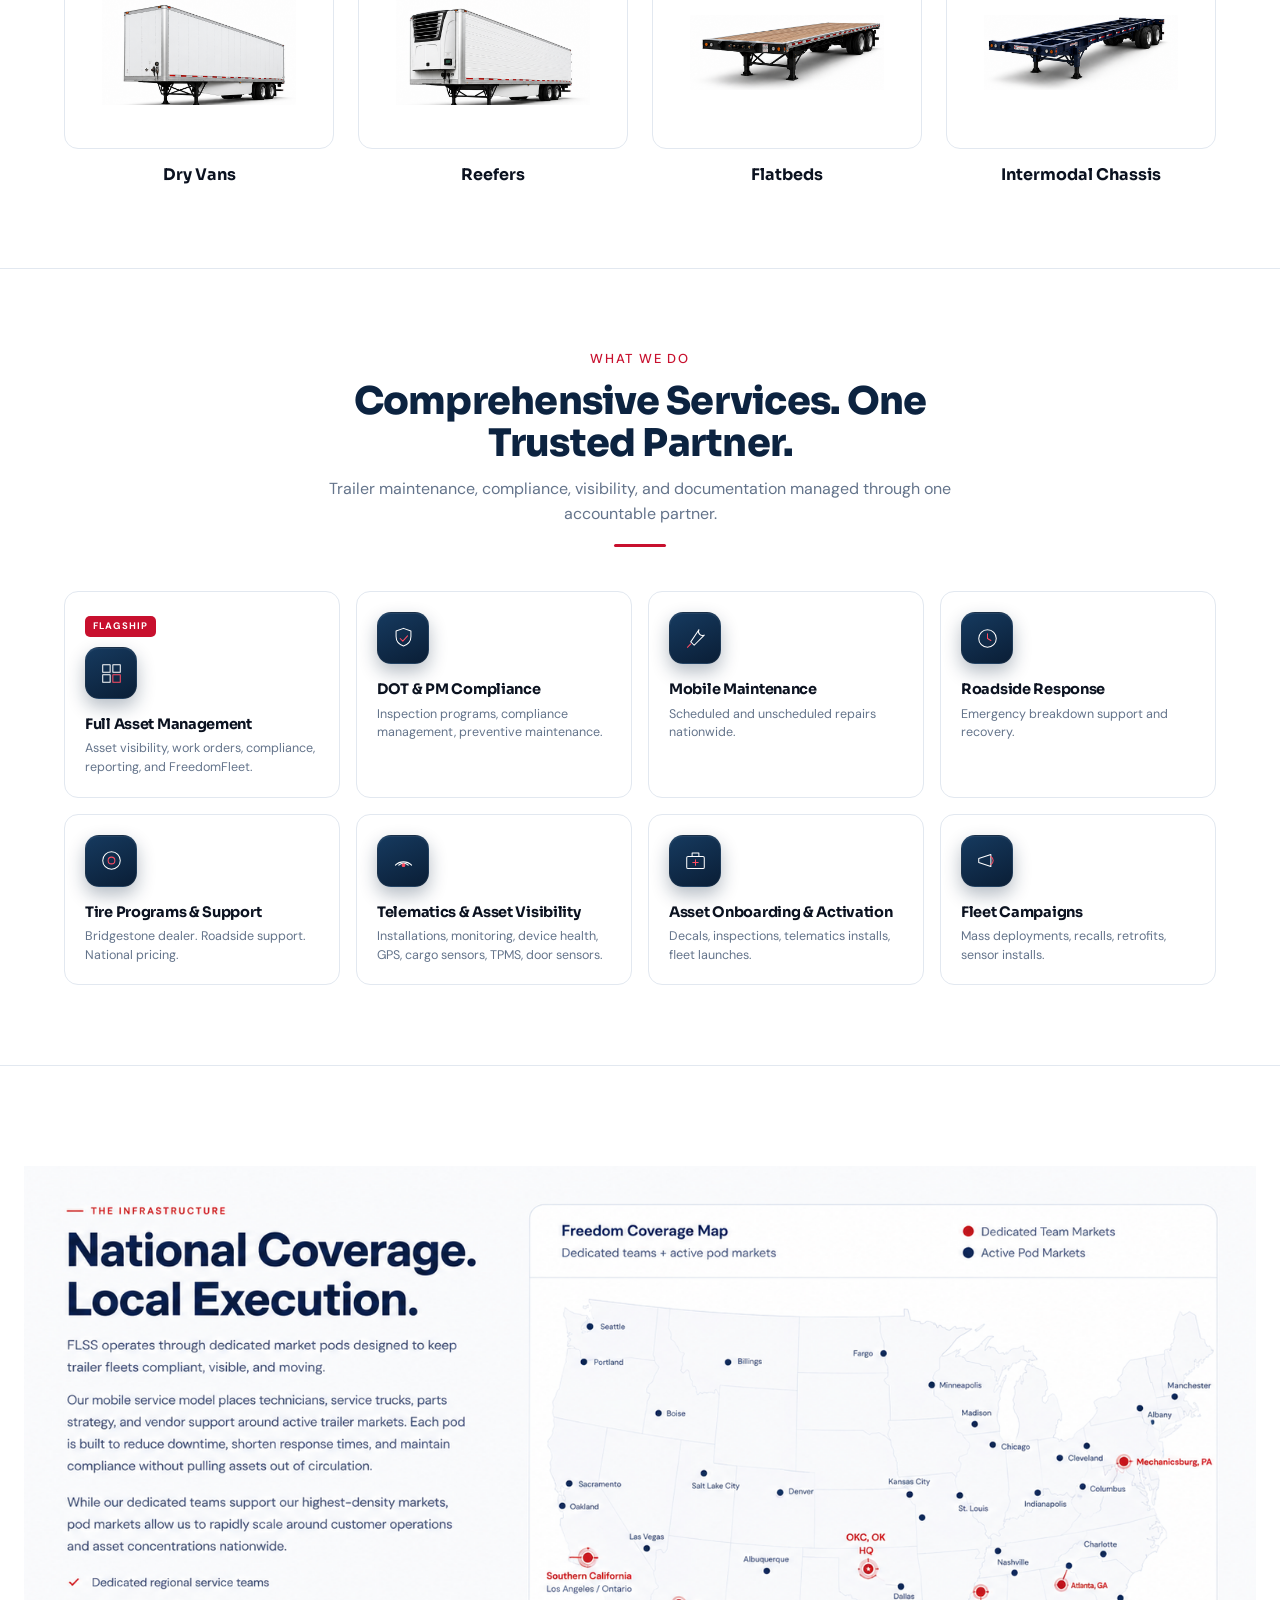
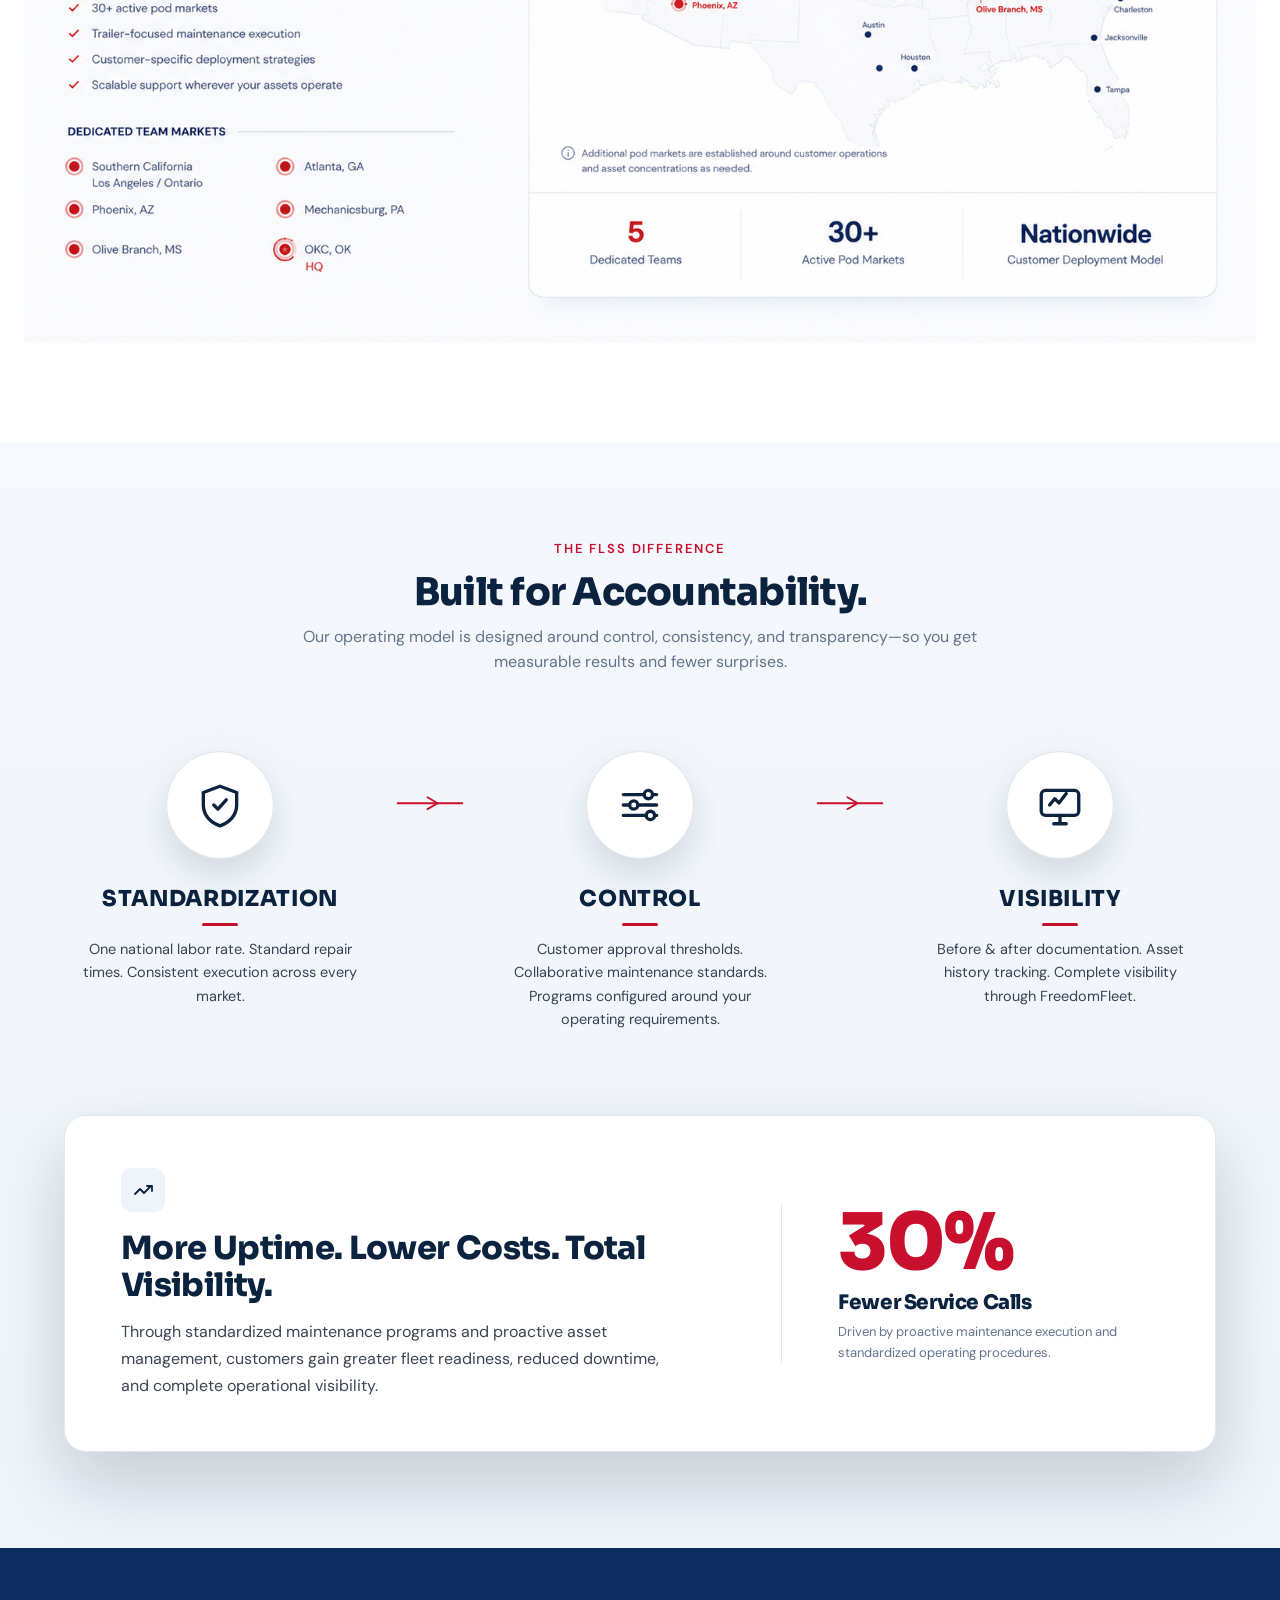
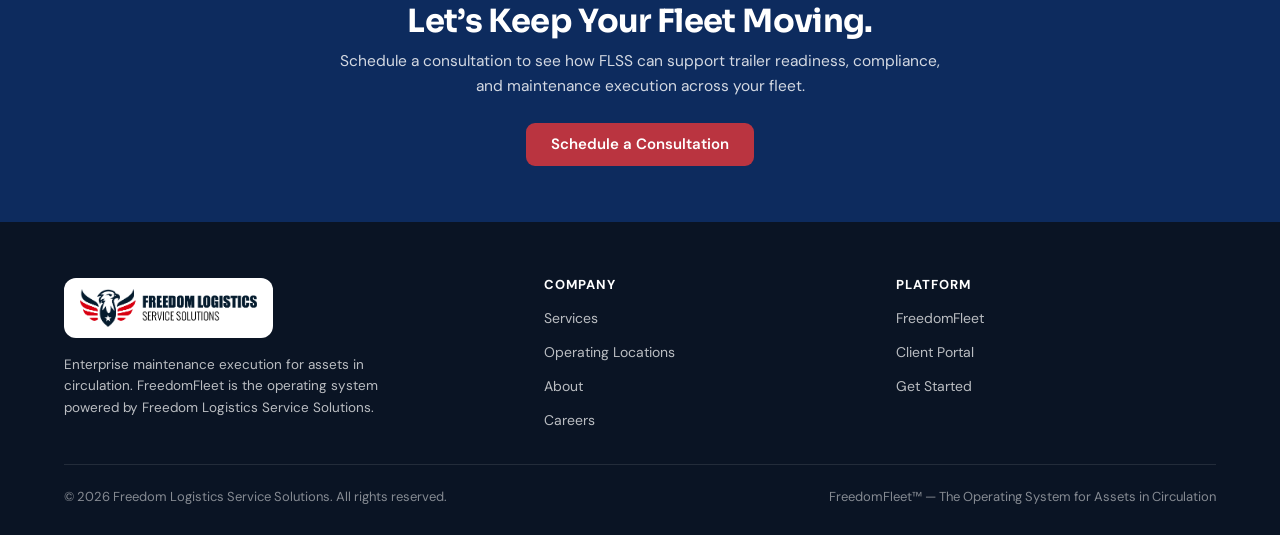
==== commit 03d592d2: "Bigger pillar connectors (line-arrow-line) and red underlines under pillar titles Co-Authored-By: Cl" ====
--- a/index.html
+++ b/index.html
@@ -263,13 +263,13 @@
           <h3>Standardization</h3>
           <p>One national labor rate. Standard repair times. Consistent execution across every market.</p>
         </div>
-        <span class="pillar-arrow" aria-hidden="true"><svg viewBox="0 0 24 24" fill="none" stroke="#C8102E" stroke-width="2" stroke-linecap="round" stroke-linejoin="round"><path d="M5 12h14M13 6l6 6-6 6"/></svg></span>
+        <span class="pillar-arrow" aria-hidden="true"><svg viewBox="0 0 80 24" fill="none" stroke="#C8102E" stroke-width="2.2" stroke-linecap="round" stroke-linejoin="round"><path d="M2 12h76"/><path d="M37 5l12 7-12 7"/></svg></span>
         <div class="pillar">
           <span class="pillar-icon"><svg viewBox="0 0 24 24" fill="none" stroke="currentColor" stroke-width="1.6" stroke-linecap="round" stroke-linejoin="round"><circle cx="16" cy="7" r="2"/><circle cx="9" cy="12" r="2"/><circle cx="17" cy="17" r="2"/><path d="M4 7h10M18 7h2M4 12h3M11 12h9M4 17h11M19 17h1"/></svg></span>
           <h3>Control</h3>
           <p>Customer approval thresholds. Collaborative maintenance standards. Programs configured around your operating requirements.</p>
         </div>
-        <span class="pillar-arrow" aria-hidden="true"><svg viewBox="0 0 24 24" fill="none" stroke="#C8102E" stroke-width="2" stroke-linecap="round" stroke-linejoin="round"><path d="M5 12h14M13 6l6 6-6 6"/></svg></span>
+        <span class="pillar-arrow" aria-hidden="true"><svg viewBox="0 0 80 24" fill="none" stroke="#C8102E" stroke-width="2.2" stroke-linecap="round" stroke-linejoin="round"><path d="M2 12h76"/><path d="M37 5l12 7-12 7"/></svg></span>
         <div class="pillar">
           <span class="pillar-icon"><svg viewBox="0 0 24 24" fill="none" stroke="currentColor" stroke-width="1.6" stroke-linecap="round" stroke-linejoin="round"><rect x="3" y="5" width="18" height="12" rx="2"/><path d="M9 21h6M12 17v4"/><path d="M7 12l2.5-3 2 2 3.5-4.5"/></svg></span>
           <h3>Visibility</h3>
--- a/css/styles.css
+++ b/css/styles.css
@@ -472,9 +472,10 @@
 }
 .pillar-icon svg { width: 50px; height: 50px; }
 .pillar h3 { font-family: 'Sora', sans-serif; font-size: 22px; font-weight: 800; color: #0C2340; text-transform: uppercase; letter-spacing: 0.03em; margin-bottom: 12px; }
+.pillar h3::after { content: ""; display: block; width: 36px; height: 3px; background: #C8102E; border-radius: 2px; margin: 12px auto 0; }
 .pillar p { font-size: 14.5px; color: var(--body); line-height: 1.6; max-width: 290px; margin: 0 auto; }
 .pillar-arrow { display: flex; align-items: center; color: #C8102E; flex-shrink: 0; padding-top: 42px; }
-.pillar-arrow svg { width: 30px; height: 30px; }
+.pillar-arrow svg { width: 68px; height: auto; }
 
 /* Results panel */
 .results-panel {
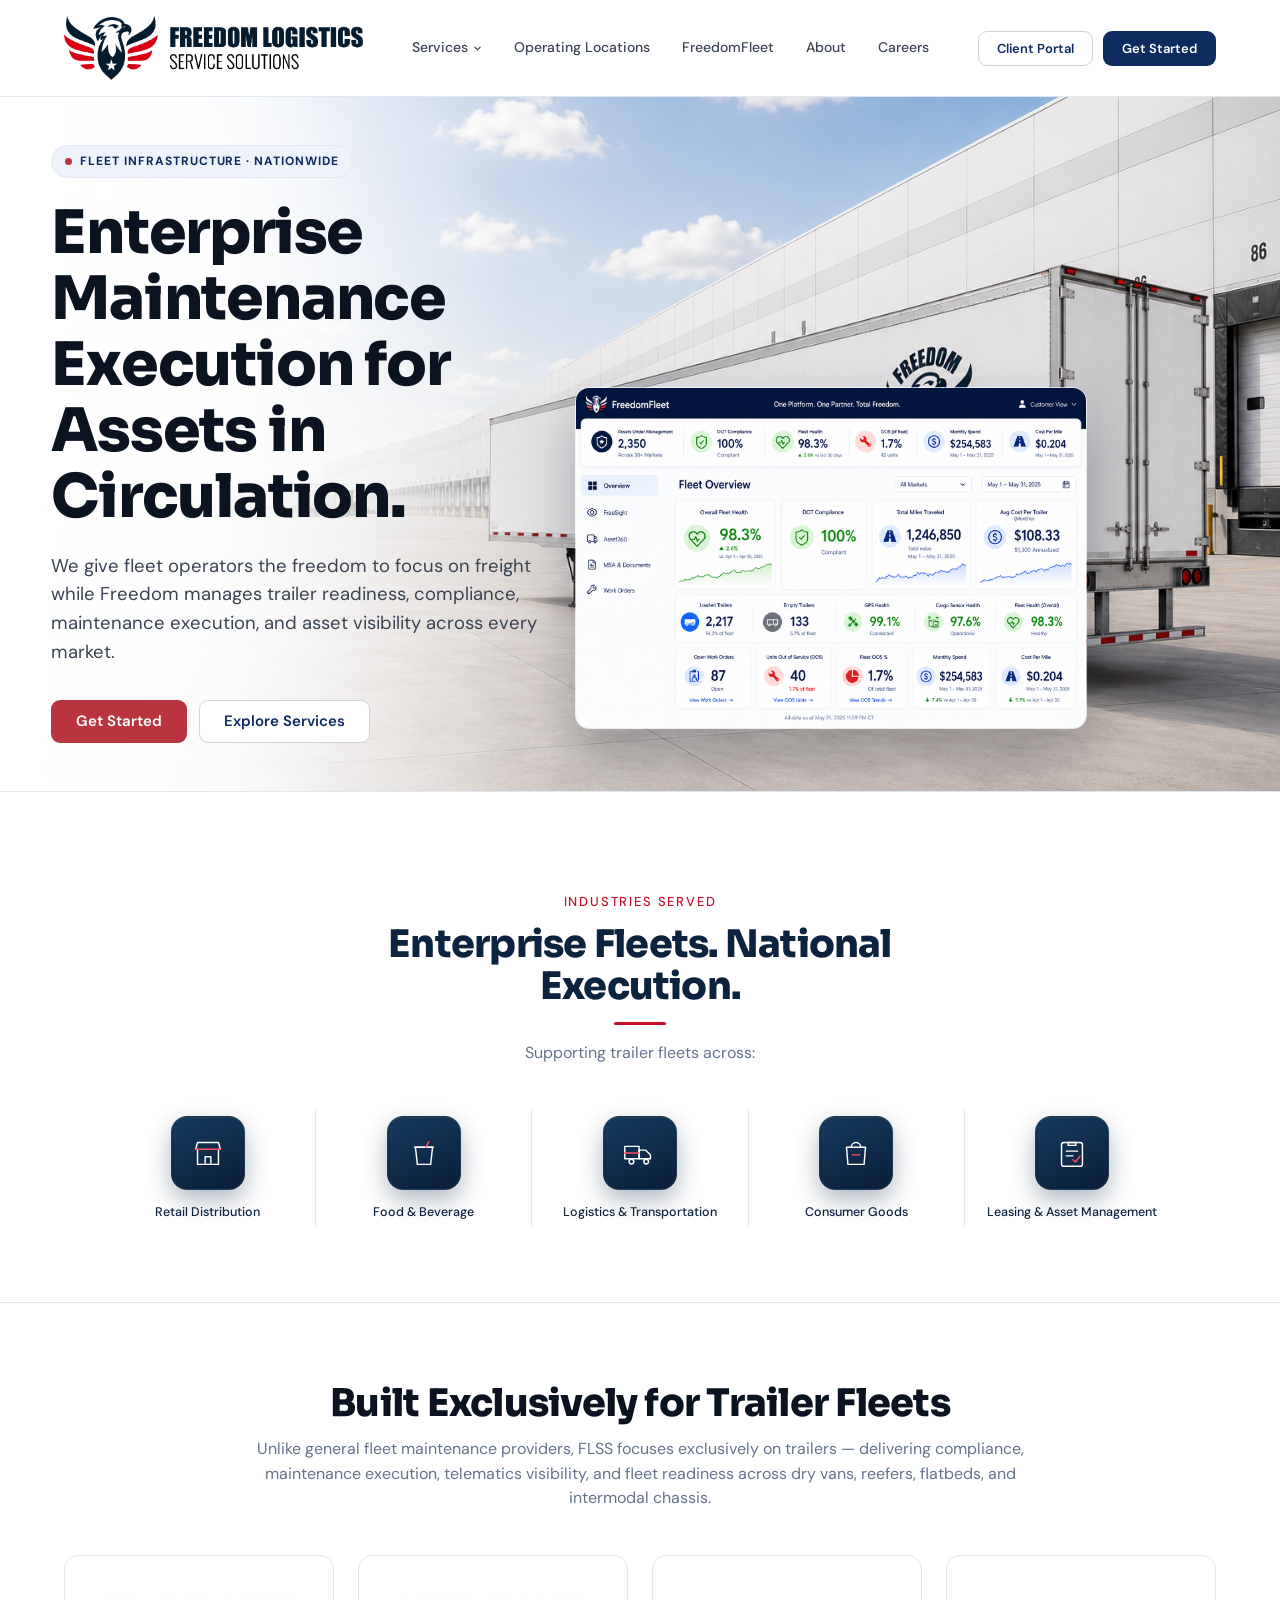
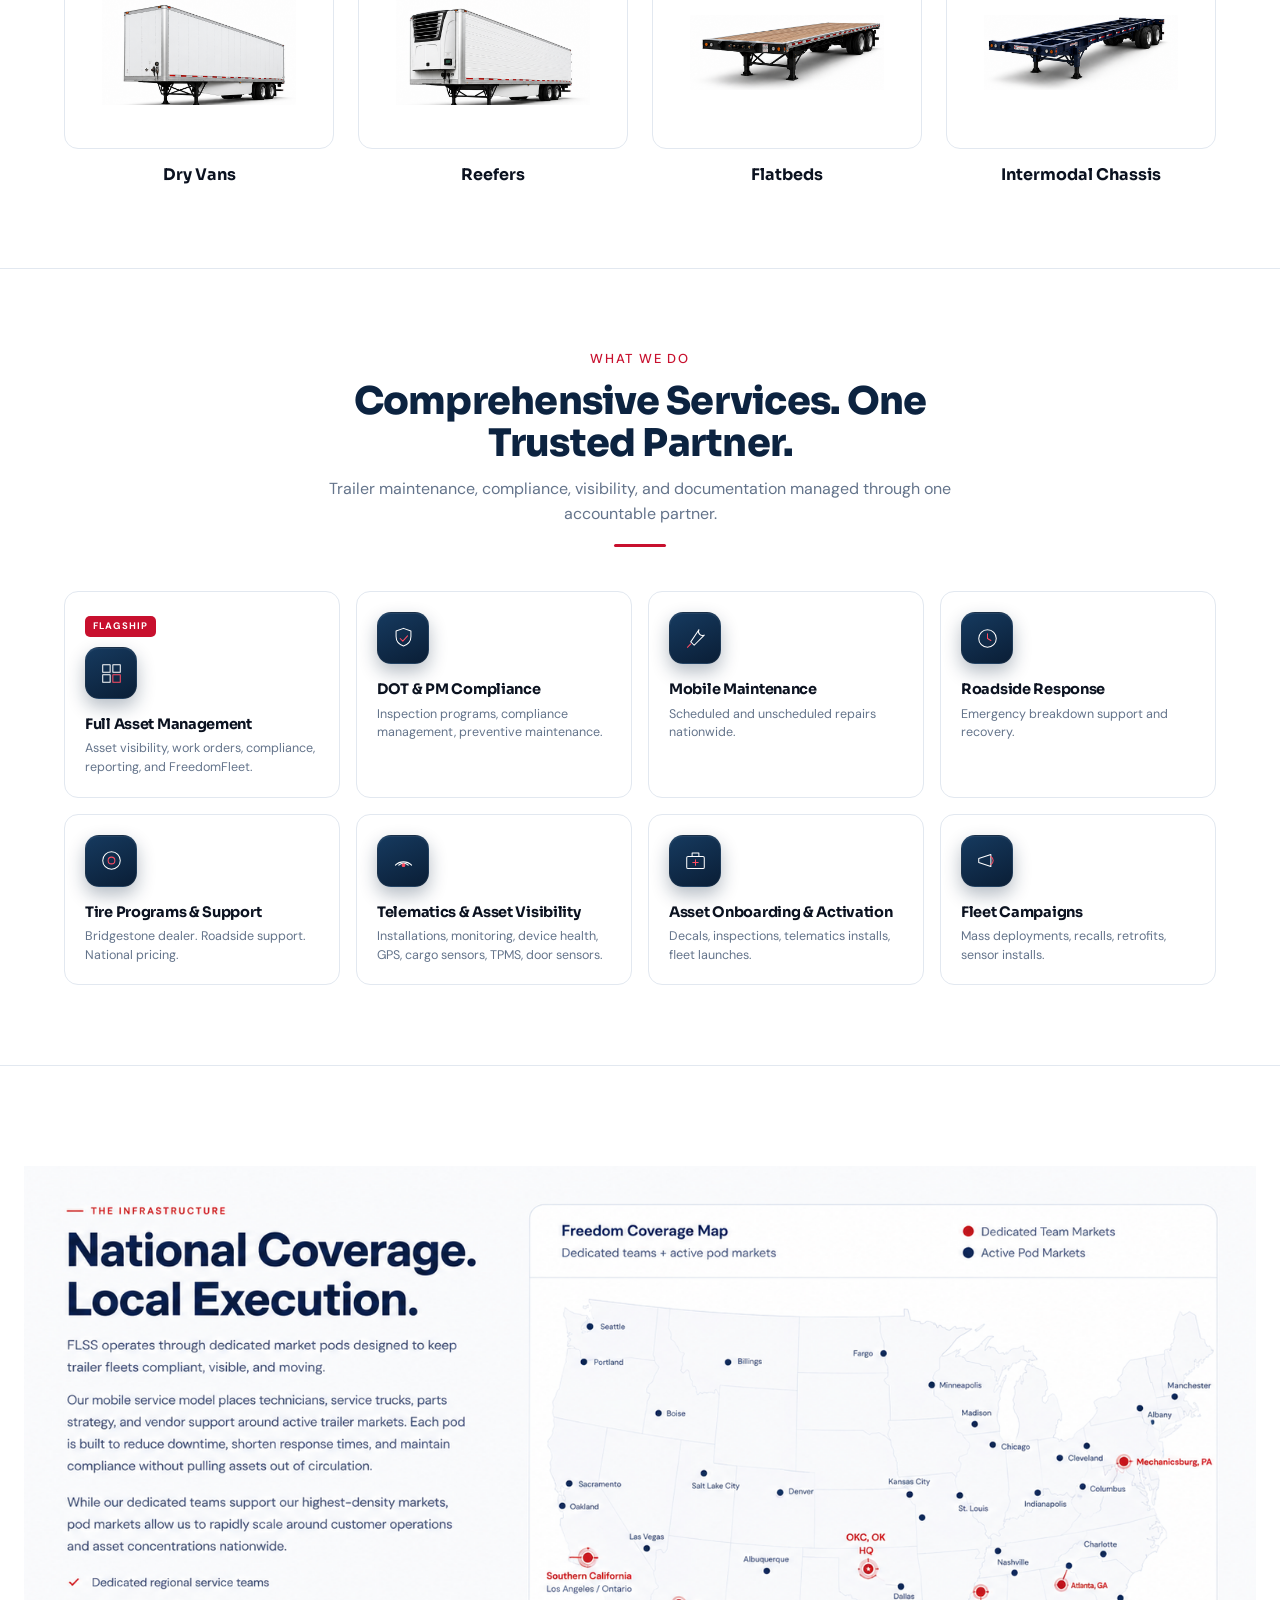
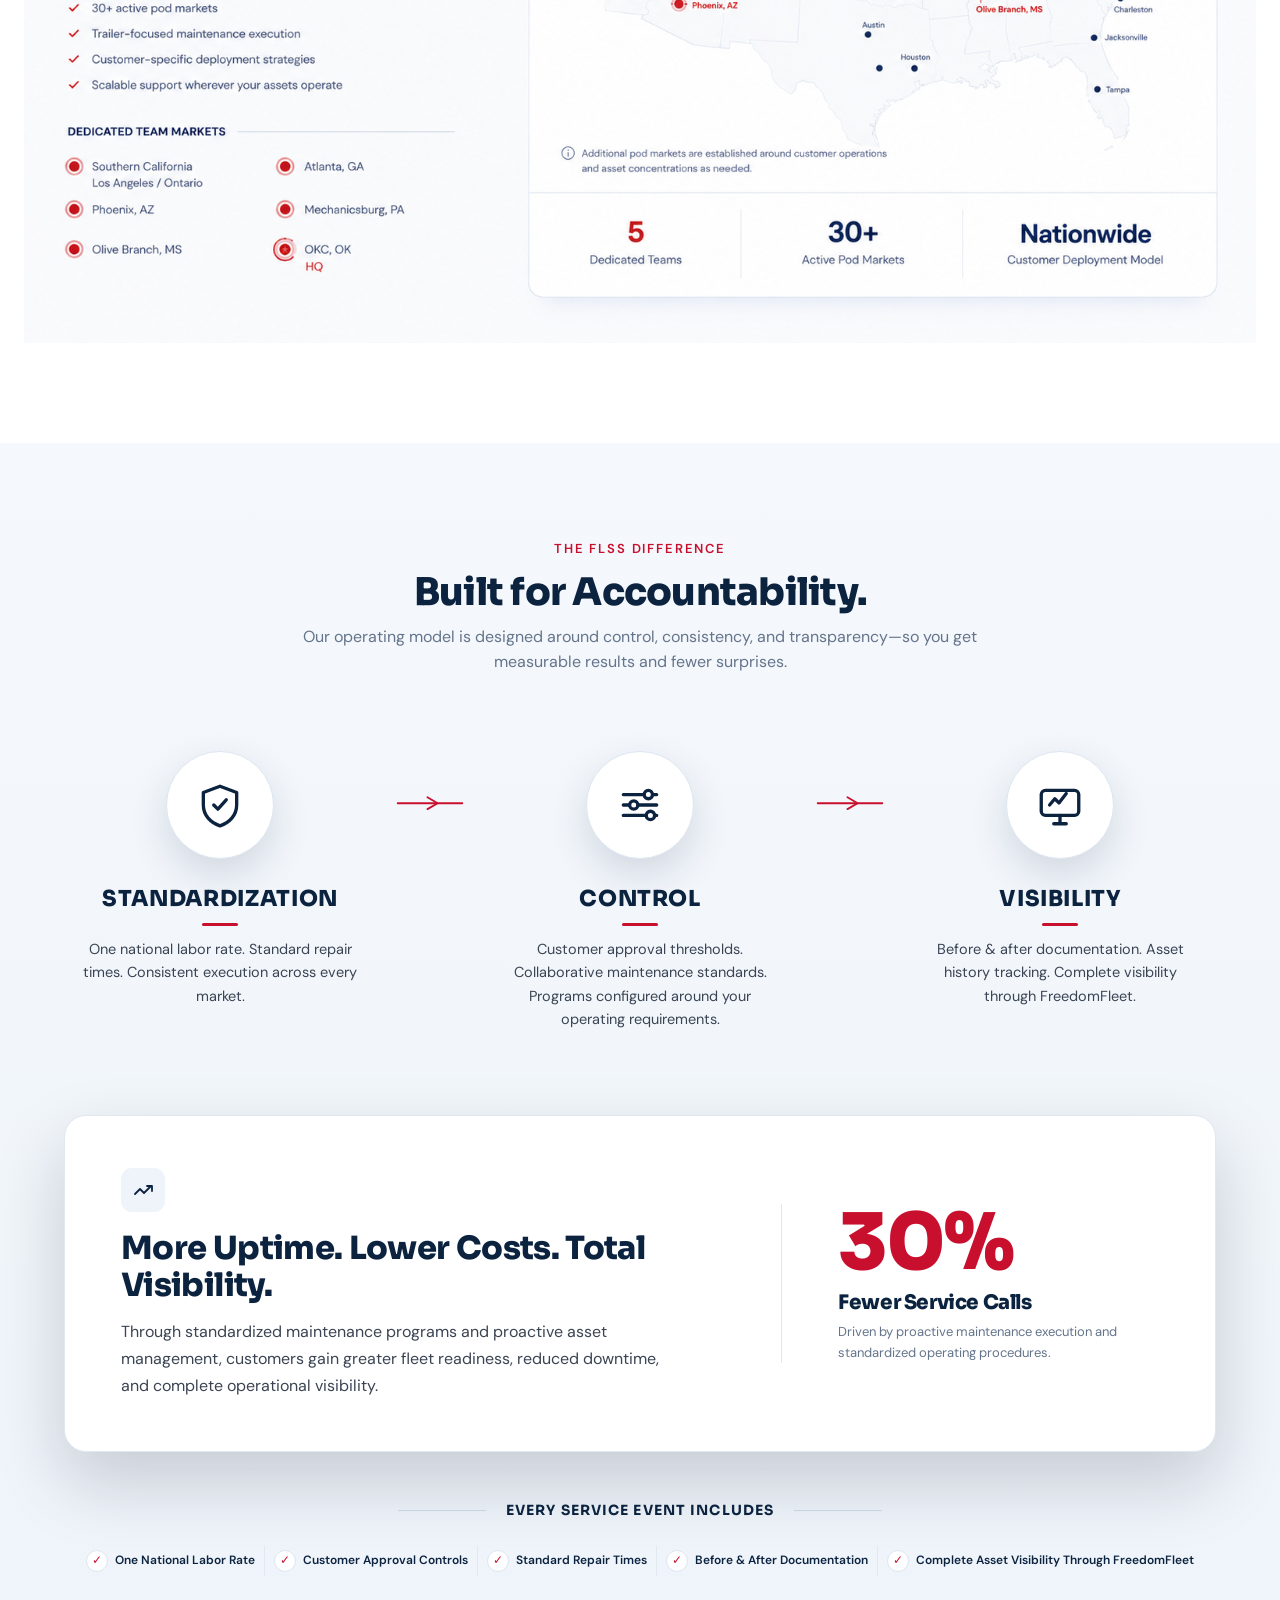
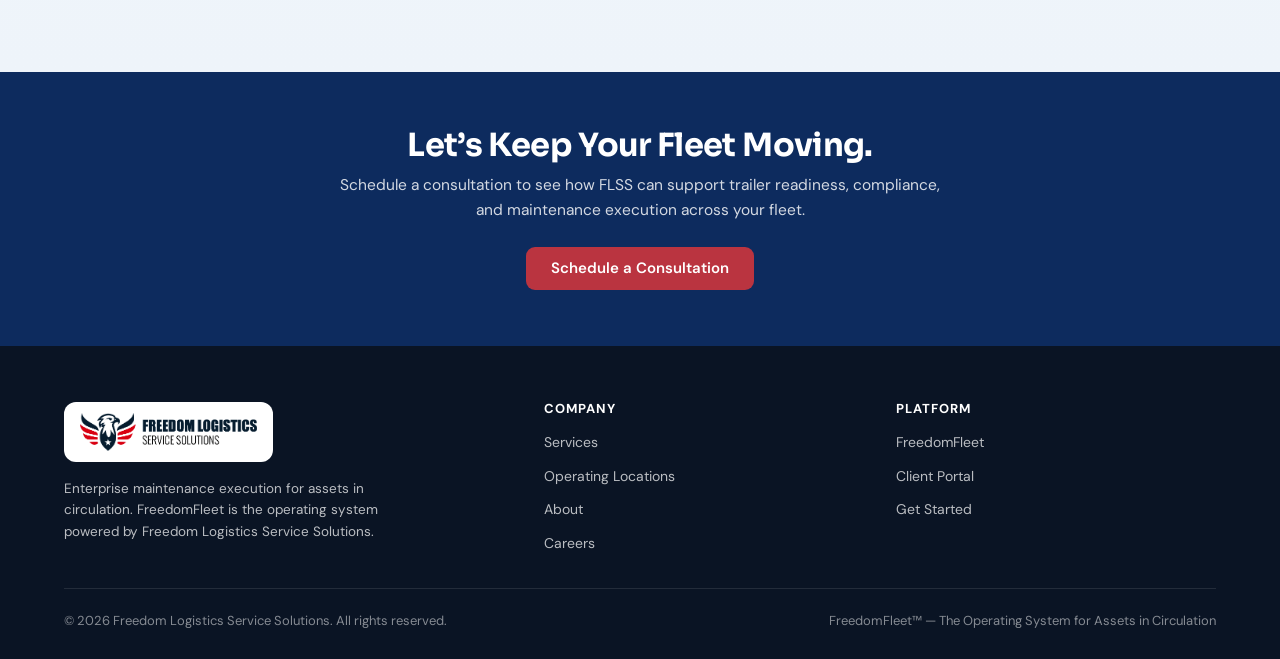
==== commit c692c854: "Restore commitment row: flanked title, vertical separators between items, bigger checkmarks Co-Autho" ====
--- a/index.html
+++ b/index.html
@@ -290,6 +290,18 @@
           <p>Driven by proactive maintenance execution and standardized operating procedures.</p>
         </div>
       </div>
+
+      <!-- Commitment row -->
+      <div class="commitment">
+        <div class="commit-title">Every Service Event Includes</div>
+        <ul class="commit-list">
+          <li><span class="ck">✓</span>One National Labor Rate</li>
+          <li><span class="ck">✓</span>Customer Approval Controls</li>
+          <li><span class="ck">✓</span>Standard Repair Times</li>
+          <li><span class="ck">✓</span>Before &amp; After Documentation</li>
+          <li><span class="ck">✓</span>Complete Asset Visibility Through FreedomFleet</li>
+        </ul>
+      </div>
     </div>
   </section>
 
--- a/css/styles.css
+++ b/css/styles.css
@@ -492,6 +492,31 @@
 .rp-right h3 { font-family: 'Sora', sans-serif; font-size: 20px; font-weight: 800; color: #0C2340; margin: 10px 0 8px; }
 .rp-right p { font-size: 13px; color: var(--muted); line-height: 1.55; }
 
+/* Commitment row */
+.commitment { margin-top: 48px; }
+.commit-title {
+  display: flex; align-items: center; justify-content: center; gap: 20px;
+  font-family: 'Sora', sans-serif; font-size: 14px; font-weight: 700; color: #0C2340;
+  text-transform: uppercase; letter-spacing: 0.08em; margin-bottom: 24px;
+}
+.commit-title::before, .commit-title::after { content: ""; height: 1px; width: 88px; background: #C4D2E2; }
+.commit-list { list-style: none; display: flex; flex-wrap: wrap; justify-content: center; align-items: center; }
+.commit-list li {
+  display: inline-flex; align-items: center; gap: 7px; font-size: 12px; font-weight: 600; color: #0C2340;
+  white-space: nowrap; padding: 4px 9px; border-left: 1px solid var(--border);
+}
+.commit-list li:first-child { border-left: none; padding-left: 0; }
+.commit-list li:last-child { padding-right: 0; }
+.ck {
+  width: 22px; height: 22px; border-radius: 50%; background: #fff; border: 1px solid #DCE6F1;
+  color: #C8102E; display: inline-flex; align-items: center; justify-content: center;
+  font-size: 12px; font-weight: 700; flex-shrink: 0;
+}
+@media (max-width: 900px) {
+  .commit-list { flex-direction: column; gap: 12px; }
+  .commit-list li { border-left: none; padding: 0; }
+}
+
 @media (max-width: 900px) {
   .pillars { flex-direction: column; align-items: center; gap: 8px; }
   .pillar { max-width: 460px; }
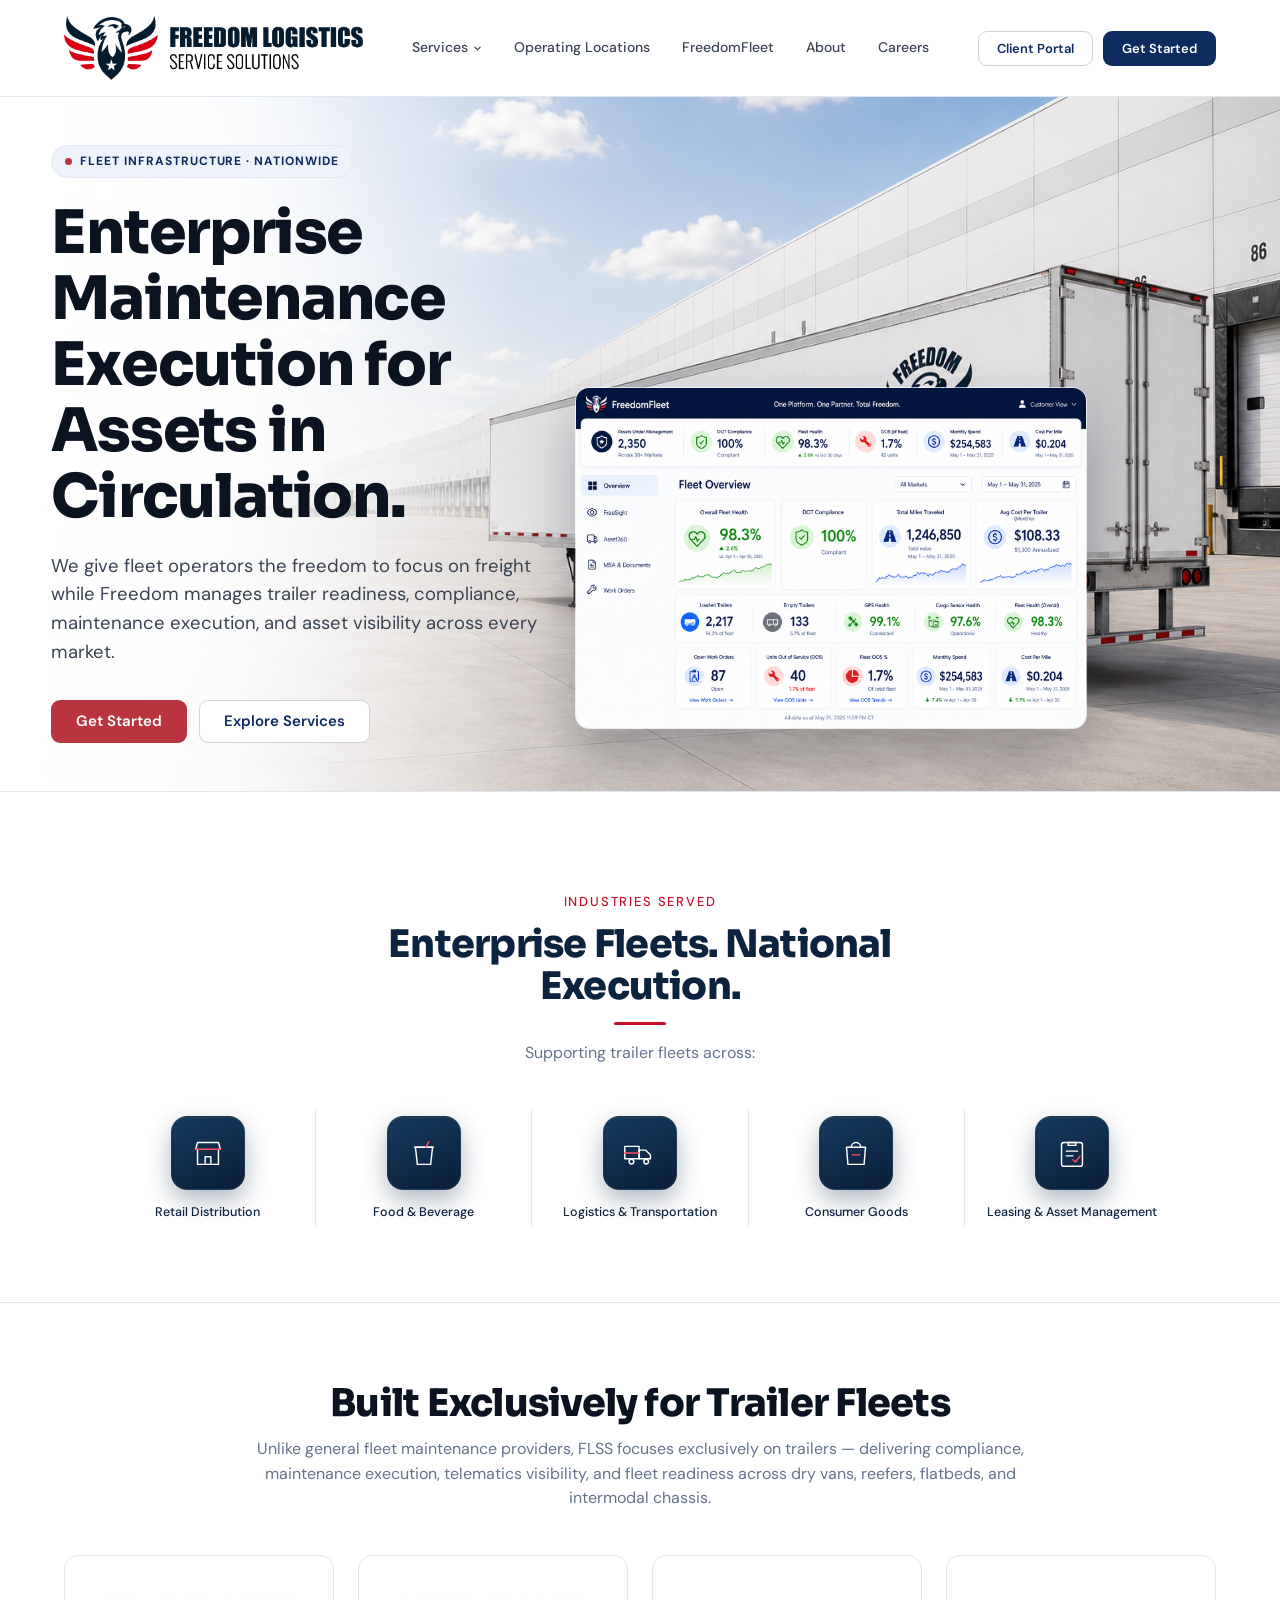
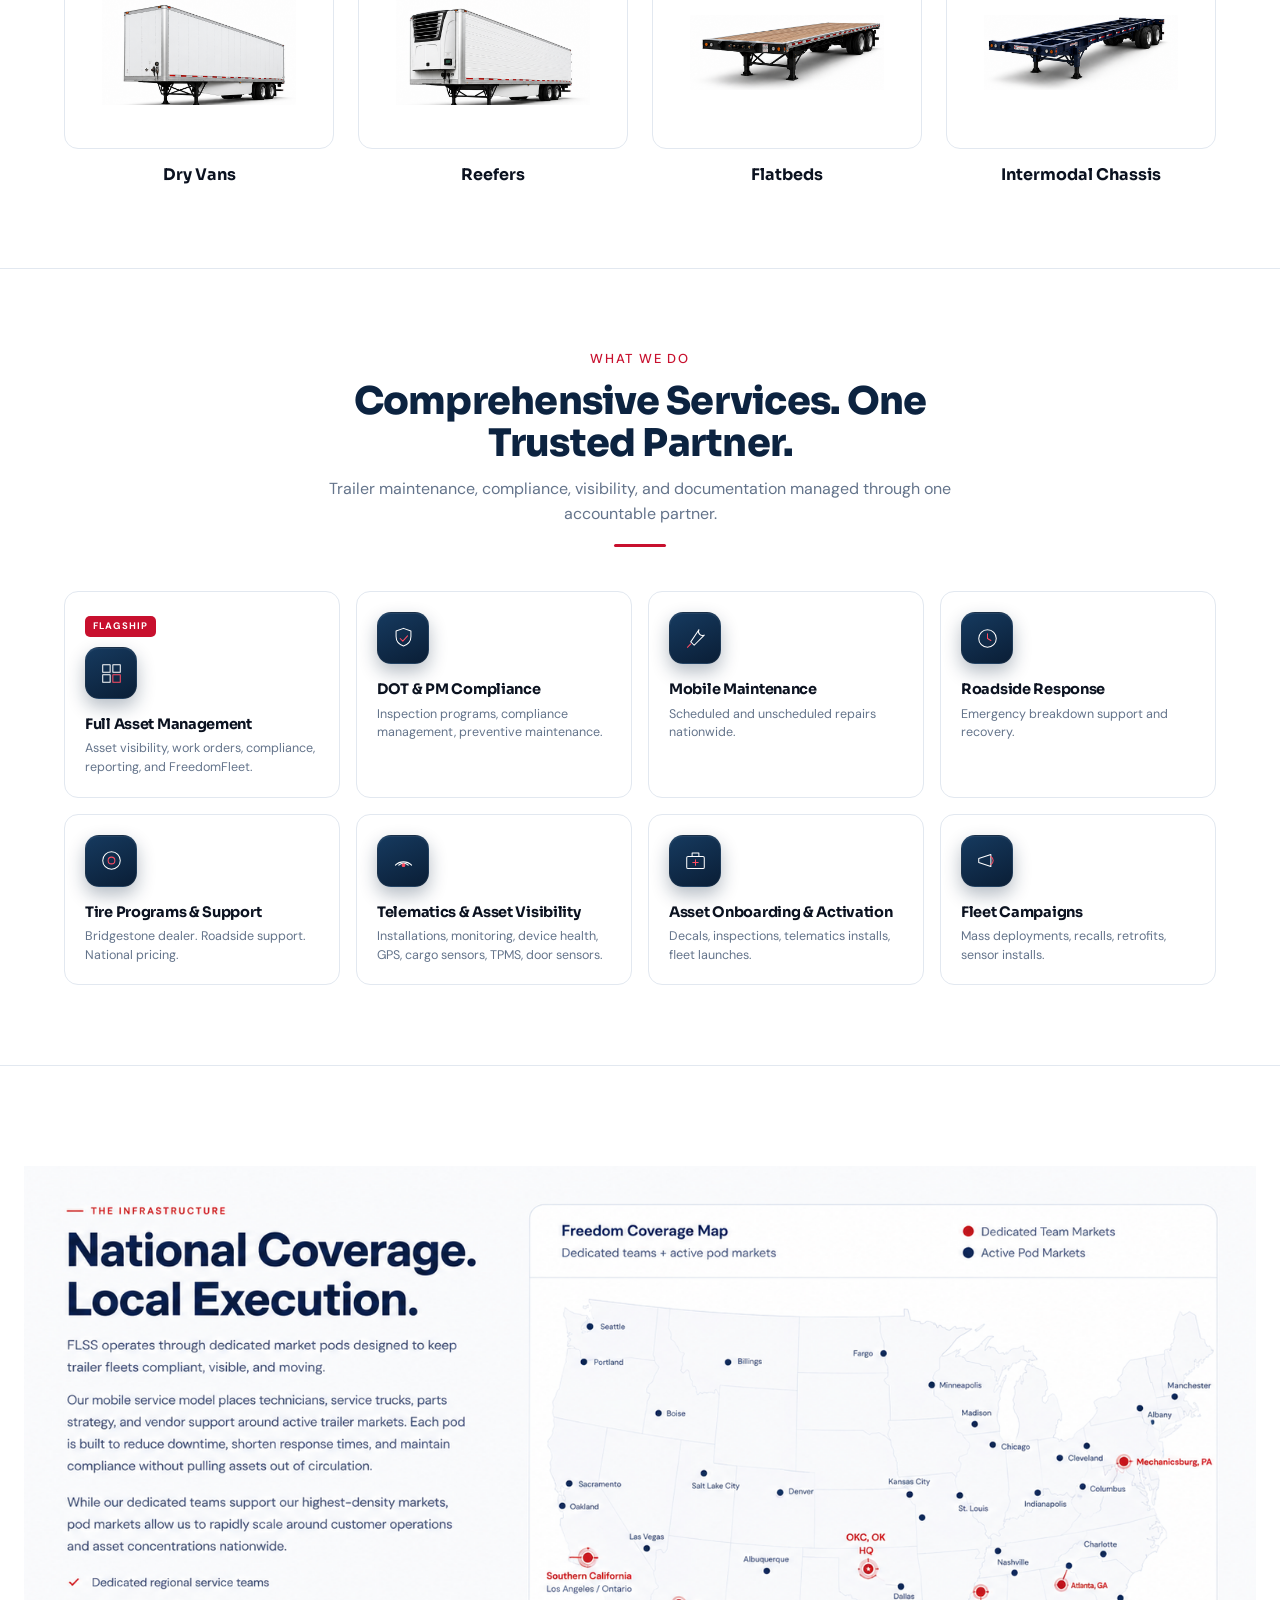
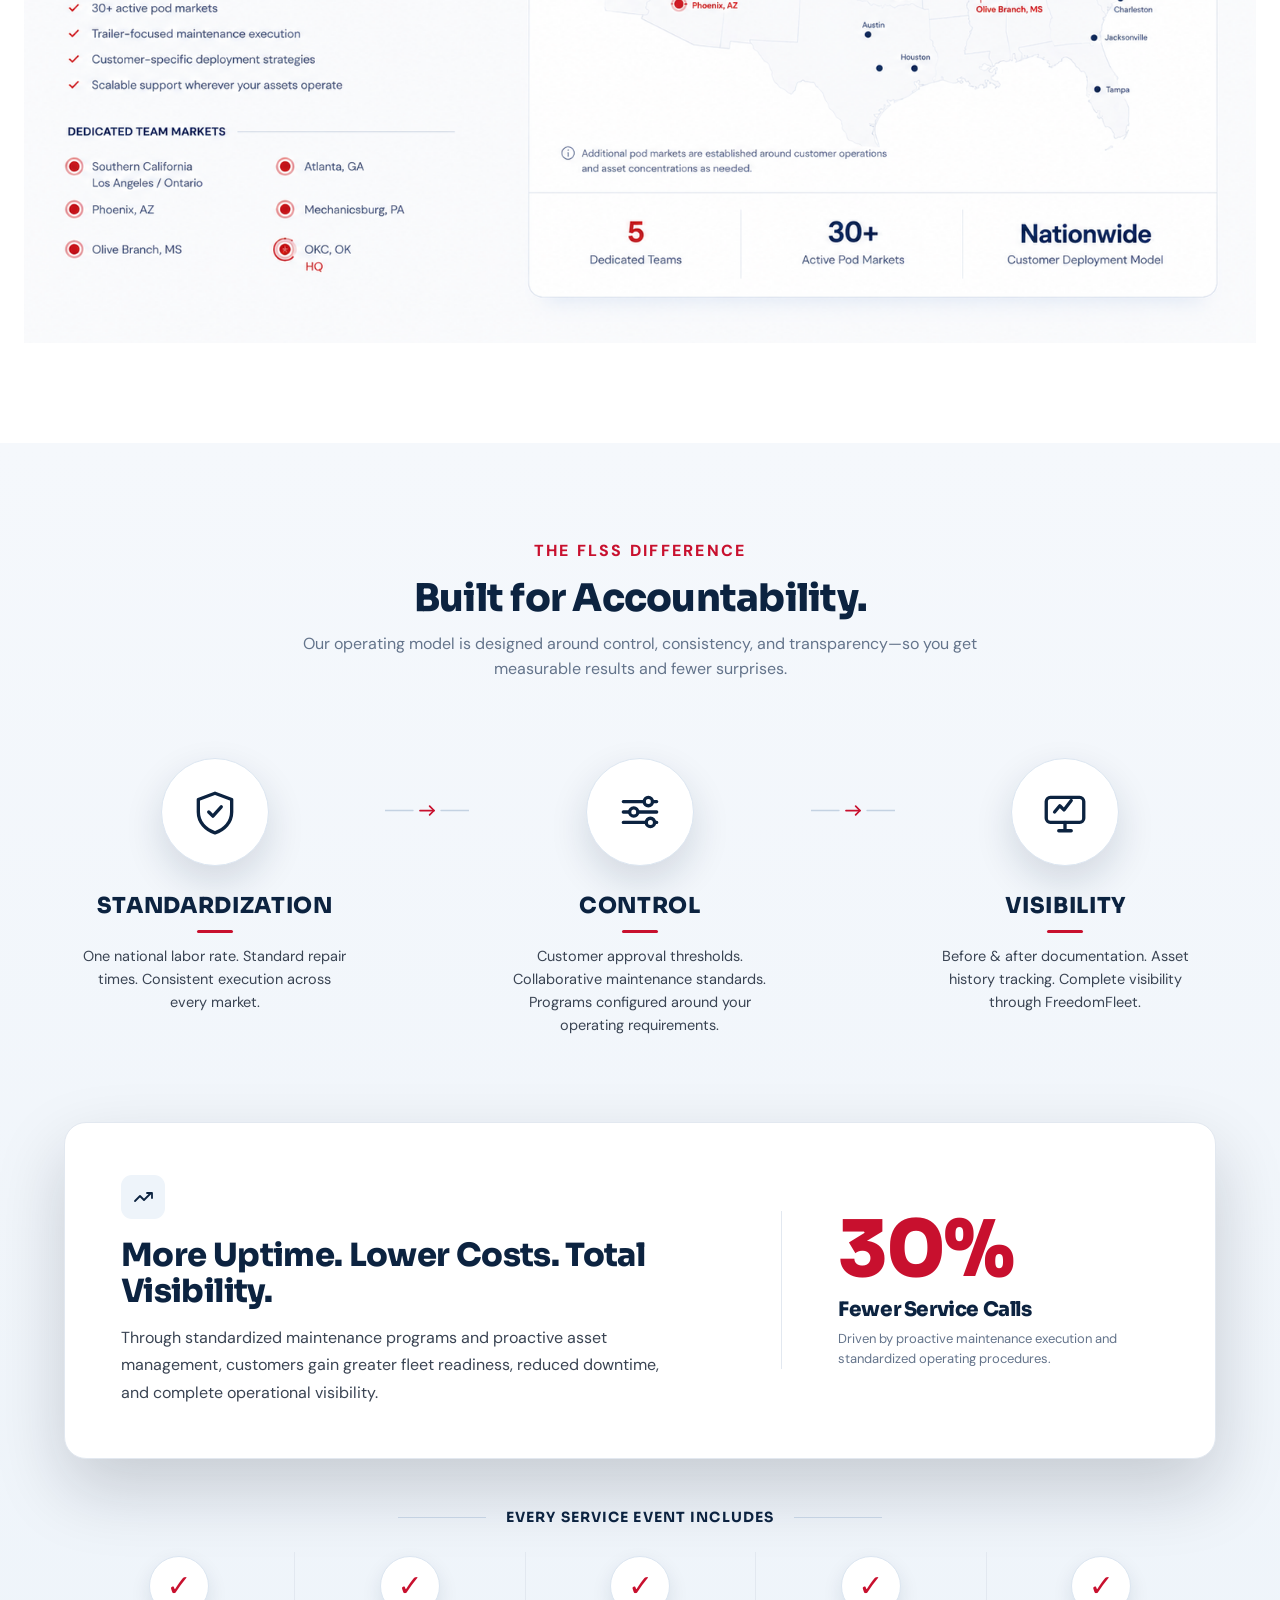
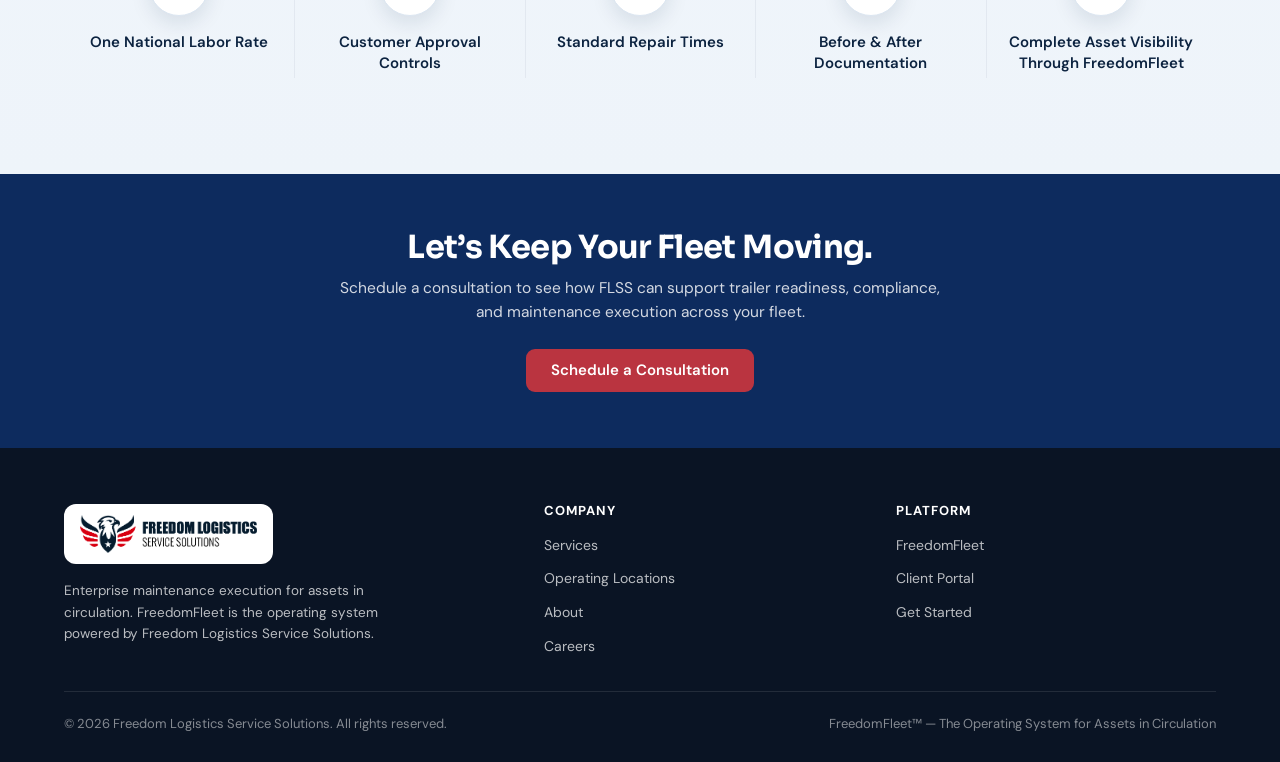
==== commit 75975bf3: "Refine accountability: bigger eyebrow, clean arrow+line connectors, larger checks and wrapped even c" ====
--- a/index.html
+++ b/index.html
@@ -263,13 +263,13 @@
           <h3>Standardization</h3>
           <p>One national labor rate. Standard repair times. Consistent execution across every market.</p>
         </div>
-        <span class="pillar-arrow" aria-hidden="true"><svg viewBox="0 0 80 24" fill="none" stroke="#C8102E" stroke-width="2.2" stroke-linecap="round" stroke-linejoin="round"><path d="M2 12h76"/><path d="M37 5l12 7-12 7"/></svg></span>
+        <span class="pillar-arrow" aria-hidden="true"><svg viewBox="0 0 96 24" fill="none" stroke-linecap="round" stroke-linejoin="round"><path d="M0 12H32" stroke="#C4D2E2" stroke-width="1.5"/><path d="M40 12H56" stroke="#C8102E" stroke-width="2"/><path d="M51 7l5 5-5 5" stroke="#C8102E" stroke-width="2"/><path d="M64 12H96" stroke="#C4D2E2" stroke-width="1.5"/></svg></span>
         <div class="pillar">
           <span class="pillar-icon"><svg viewBox="0 0 24 24" fill="none" stroke="currentColor" stroke-width="1.6" stroke-linecap="round" stroke-linejoin="round"><circle cx="16" cy="7" r="2"/><circle cx="9" cy="12" r="2"/><circle cx="17" cy="17" r="2"/><path d="M4 7h10M18 7h2M4 12h3M11 12h9M4 17h11M19 17h1"/></svg></span>
           <h3>Control</h3>
           <p>Customer approval thresholds. Collaborative maintenance standards. Programs configured around your operating requirements.</p>
         </div>
-        <span class="pillar-arrow" aria-hidden="true"><svg viewBox="0 0 80 24" fill="none" stroke="#C8102E" stroke-width="2.2" stroke-linecap="round" stroke-linejoin="round"><path d="M2 12h76"/><path d="M37 5l12 7-12 7"/></svg></span>
+        <span class="pillar-arrow" aria-hidden="true"><svg viewBox="0 0 96 24" fill="none" stroke-linecap="round" stroke-linejoin="round"><path d="M0 12H32" stroke="#C4D2E2" stroke-width="1.5"/><path d="M40 12H56" stroke="#C8102E" stroke-width="2"/><path d="M51 7l5 5-5 5" stroke="#C8102E" stroke-width="2"/><path d="M64 12H96" stroke="#C4D2E2" stroke-width="1.5"/></svg></span>
         <div class="pillar">
           <span class="pillar-icon"><svg viewBox="0 0 24 24" fill="none" stroke="currentColor" stroke-width="1.6" stroke-linecap="round" stroke-linejoin="round"><rect x="3" y="5" width="18" height="12" rx="2"/><path d="M9 21h6M12 17v4"/><path d="M7 12l2.5-3 2 2 3.5-4.5"/></svg></span>
           <h3>Visibility</h3>
--- a/css/styles.css
+++ b/css/styles.css
@@ -456,8 +456,8 @@
 .difference { background: linear-gradient(180deg, #F5F8FC 0%, #EEF4FA 100%); padding: 96px 0; }
 .diff-head { max-width: 760px; }
 .diff-head .diff-eyebrow {
-  display: block; text-transform: uppercase; font-size: 13px; font-weight: 600;
-  letter-spacing: 0.14em; color: #C8102E; margin-bottom: 12px;
+  display: block; text-transform: uppercase; font-size: 16px; font-weight: 800;
+  letter-spacing: 0.14em; color: #C8102E; margin-bottom: 14px;
 }
 .diff-head h2 { color: #0C2340; }
 .diff-head p { max-width: 700px; margin-left: auto; margin-right: auto; }
@@ -475,7 +475,7 @@
 .pillar h3::after { content: ""; display: block; width: 36px; height: 3px; background: #C8102E; border-radius: 2px; margin: 12px auto 0; }
 .pillar p { font-size: 14.5px; color: var(--body); line-height: 1.6; max-width: 290px; margin: 0 auto; }
 .pillar-arrow { display: flex; align-items: center; color: #C8102E; flex-shrink: 0; padding-top: 42px; }
-.pillar-arrow svg { width: 68px; height: auto; }
+.pillar-arrow svg { width: 84px; height: auto; }
 
 /* Results panel */
 .results-panel {
@@ -500,21 +500,25 @@
   text-transform: uppercase; letter-spacing: 0.08em; margin-bottom: 24px;
 }
 .commit-title::before, .commit-title::after { content: ""; height: 1px; width: 88px; background: #C4D2E2; }
-.commit-list { list-style: none; display: flex; flex-wrap: wrap; justify-content: center; align-items: center; }
+.commit-list { list-style: none; display: grid; grid-template-columns: repeat(5, 1fr); align-items: stretch; }
 .commit-list li {
-  display: inline-flex; align-items: center; gap: 7px; font-size: 12px; font-weight: 600; color: #0C2340;
-  white-space: nowrap; padding: 4px 9px; border-left: 1px solid var(--border);
-}
-.commit-list li:first-child { border-left: none; padding-left: 0; }
-.commit-list li:last-child { padding-right: 0; }
+  display: flex; flex-direction: column; align-items: center; text-align: center; gap: 16px;
+  font-size: 15px; font-weight: 600; color: #0C2340; line-height: 1.4;
+  padding: 4px 18px; border-left: 1px solid var(--border);
+}
+.commit-list li:first-child { border-left: none; }
 .ck {
-  width: 22px; height: 22px; border-radius: 50%; background: #fff; border: 1px solid #DCE6F1;
-  color: #C8102E; display: inline-flex; align-items: center; justify-content: center;
-  font-size: 12px; font-weight: 700; flex-shrink: 0;
+  width: 60px; height: 60px; border-radius: 50%; background: #fff; border: 1px solid #DCE6F1;
+  box-shadow: 0 8px 20px rgba(12,35,64,.10); color: #C8102E;
+  display: inline-flex; align-items: center; justify-content: center;
+  font-size: 30px; font-weight: 700; flex-shrink: 0;
 }
 @media (max-width: 900px) {
-  .commit-list { flex-direction: column; gap: 12px; }
-  .commit-list li { border-left: none; padding: 0; }
+  .commit-list { grid-template-columns: repeat(2, 1fr); gap: 32px 0; }
+  .commit-list li { border-left: none; }
+}
+@media (max-width: 540px) {
+  .commit-list { grid-template-columns: 1fr; }
 }
 
 @media (max-width: 900px) {
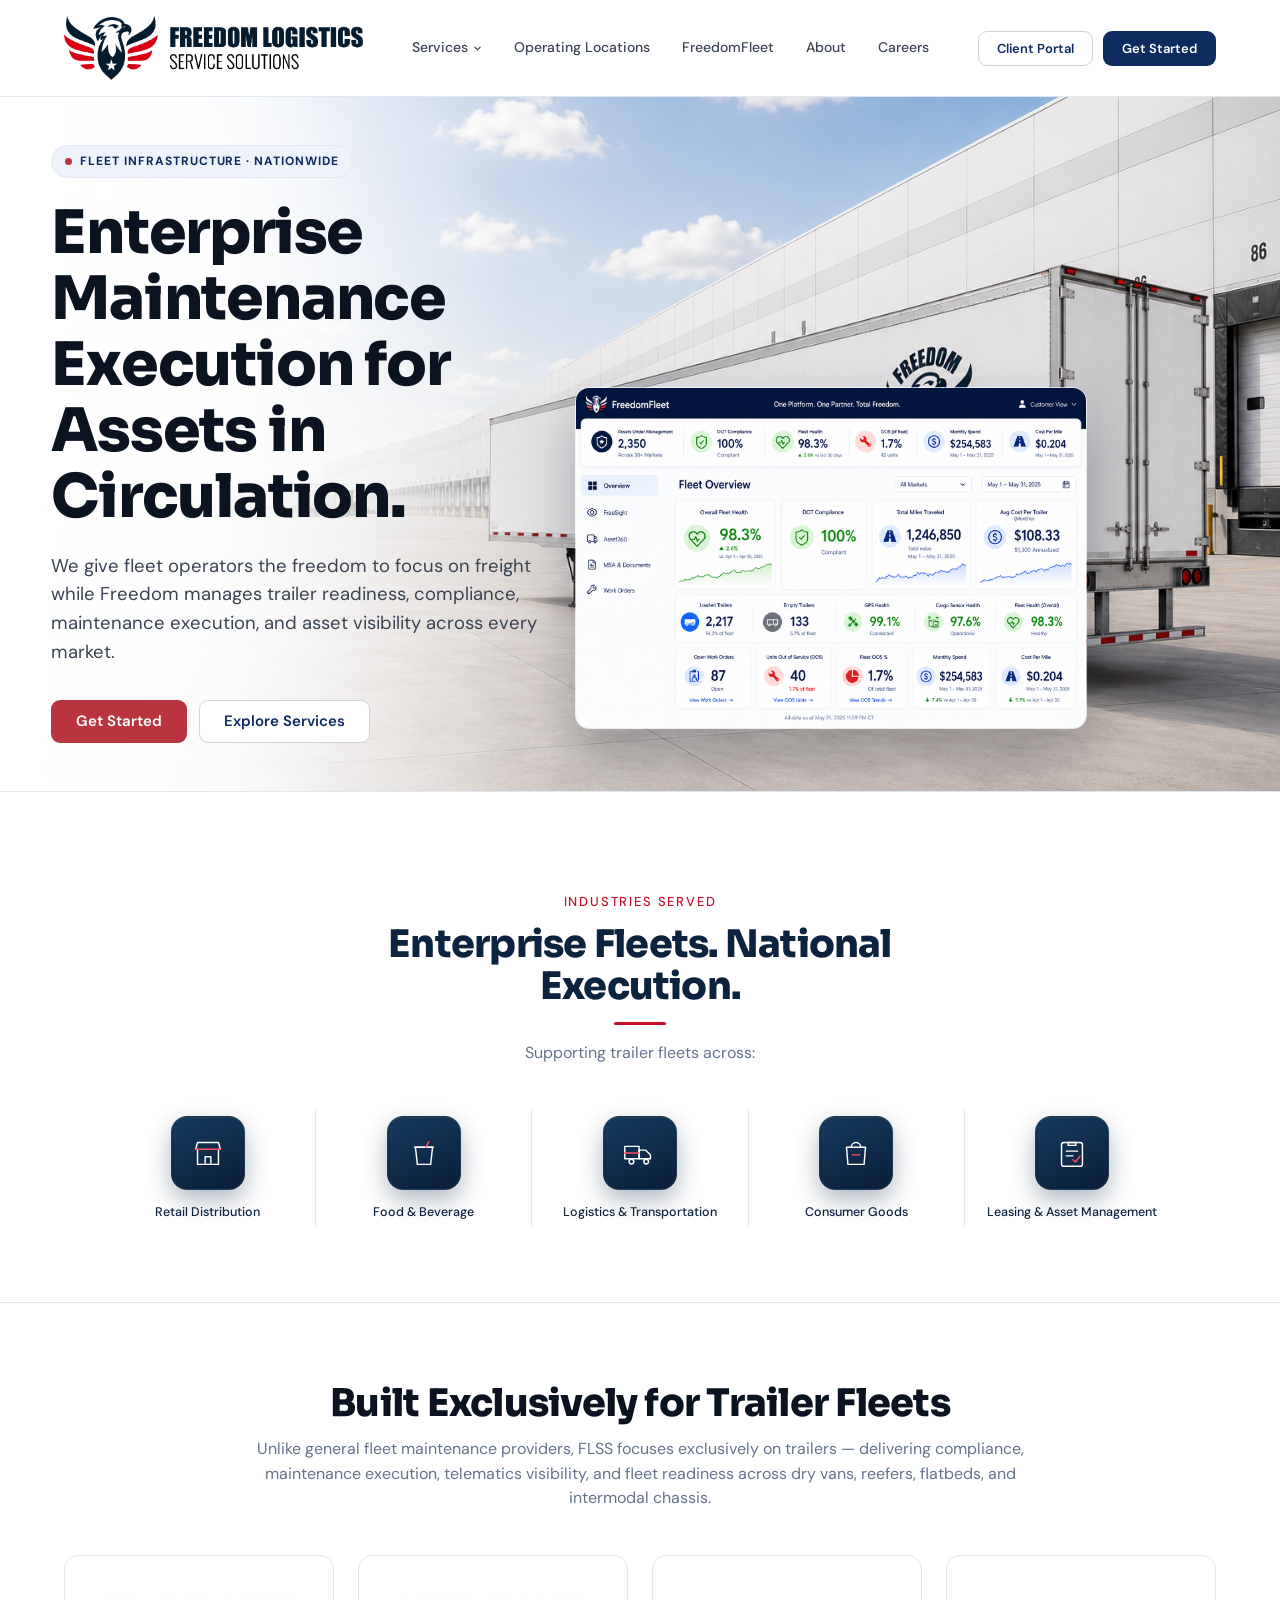
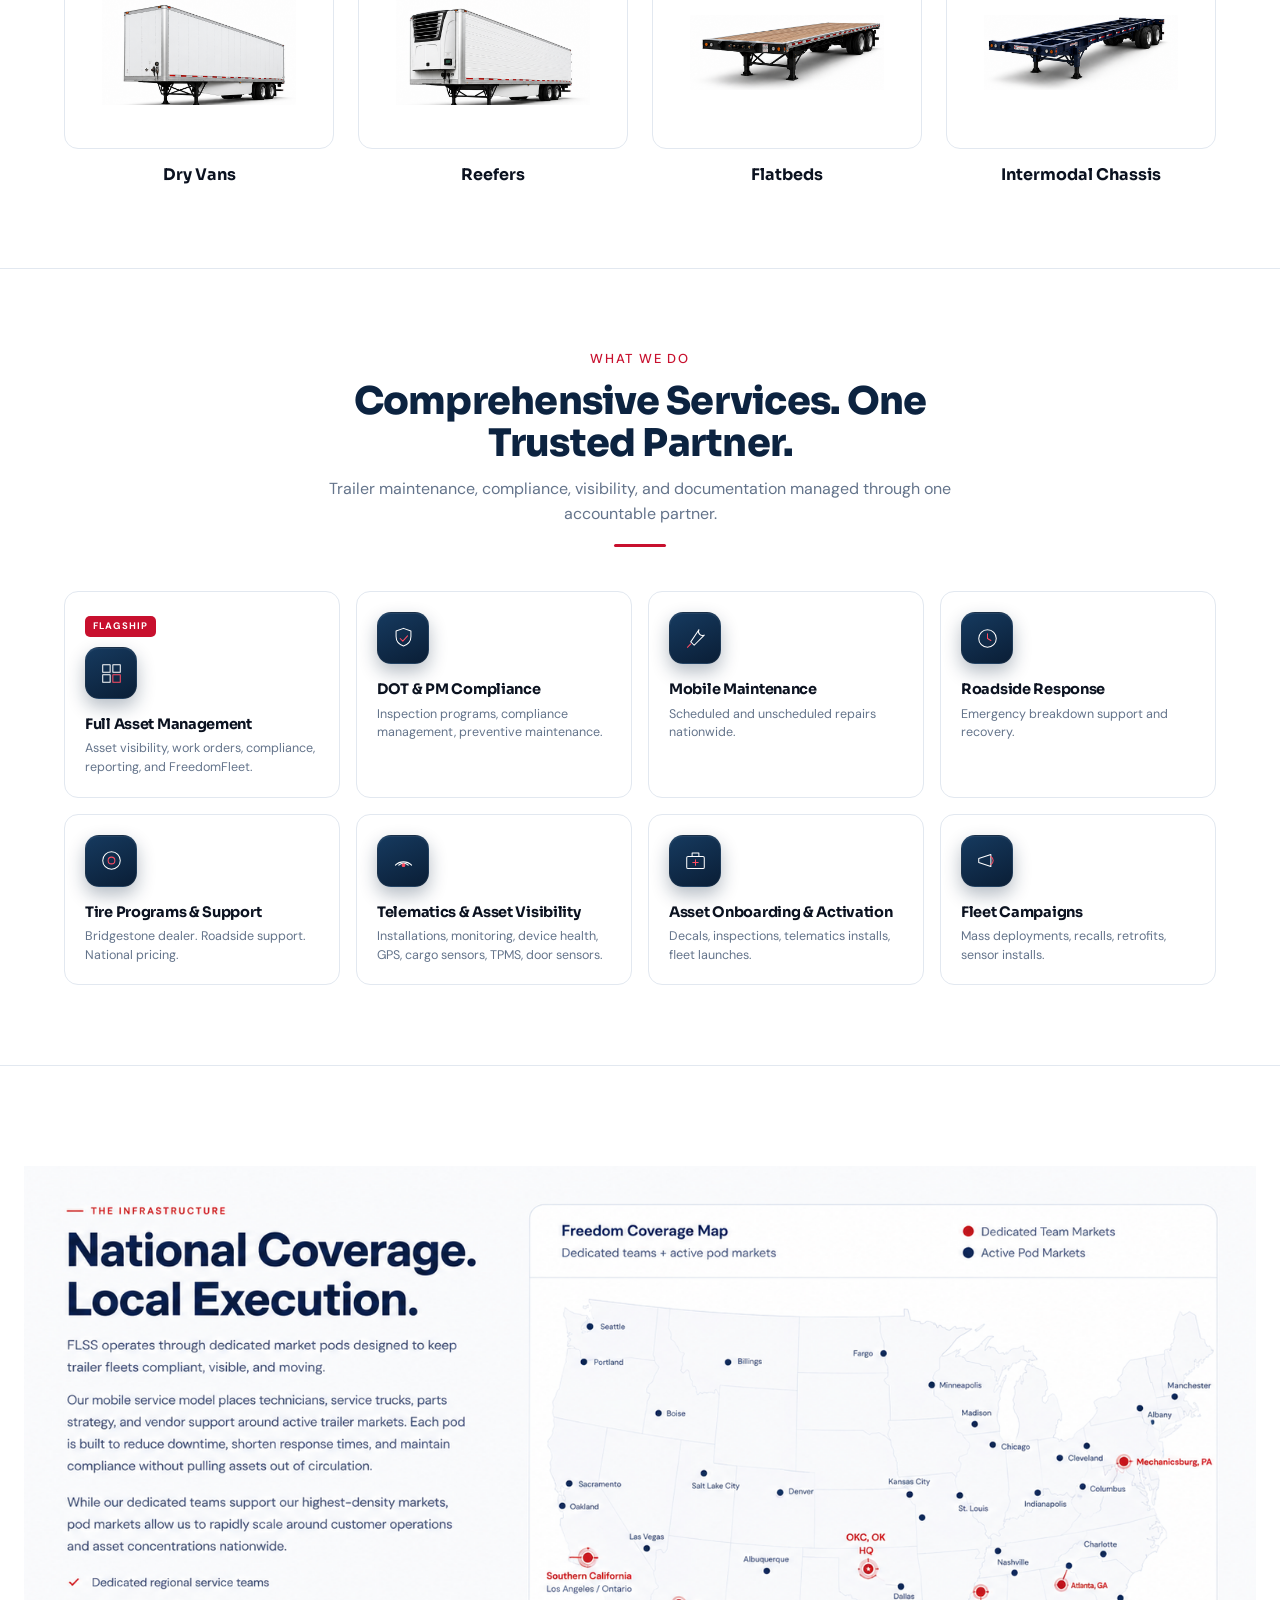
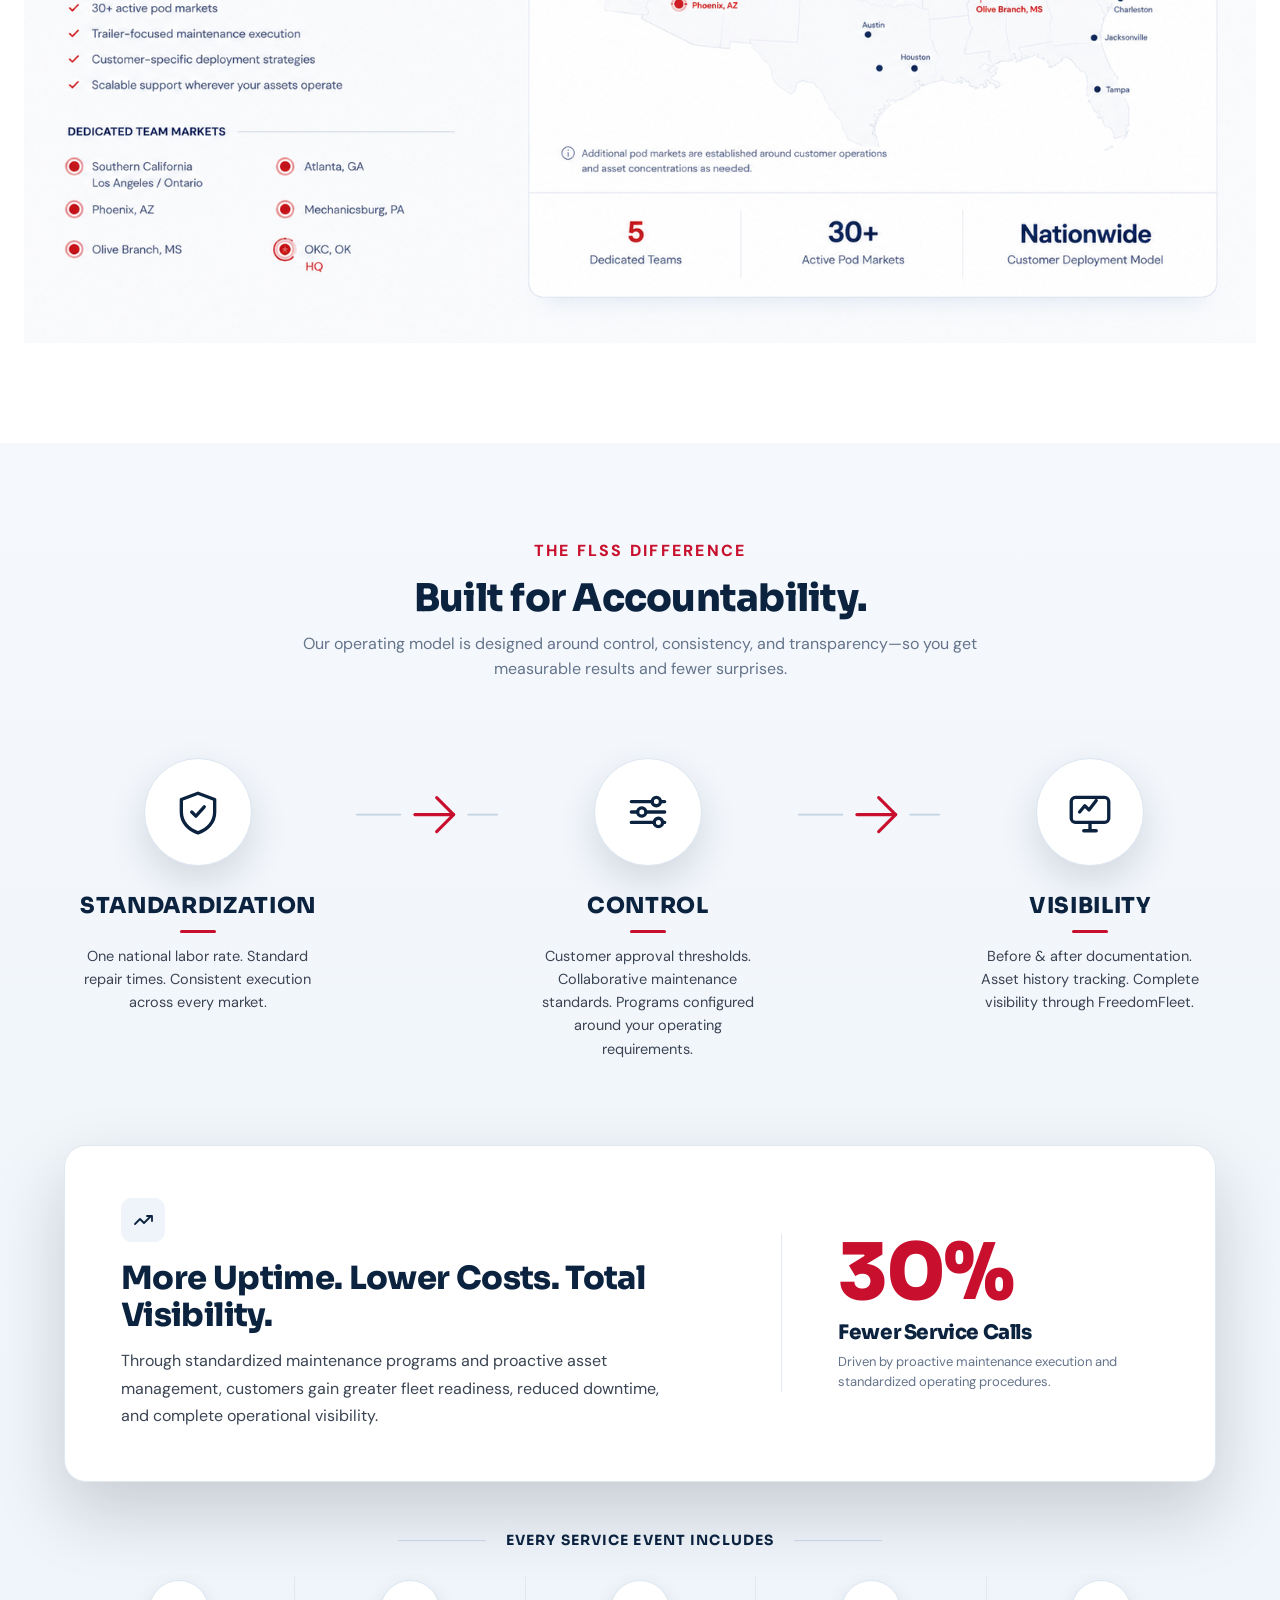
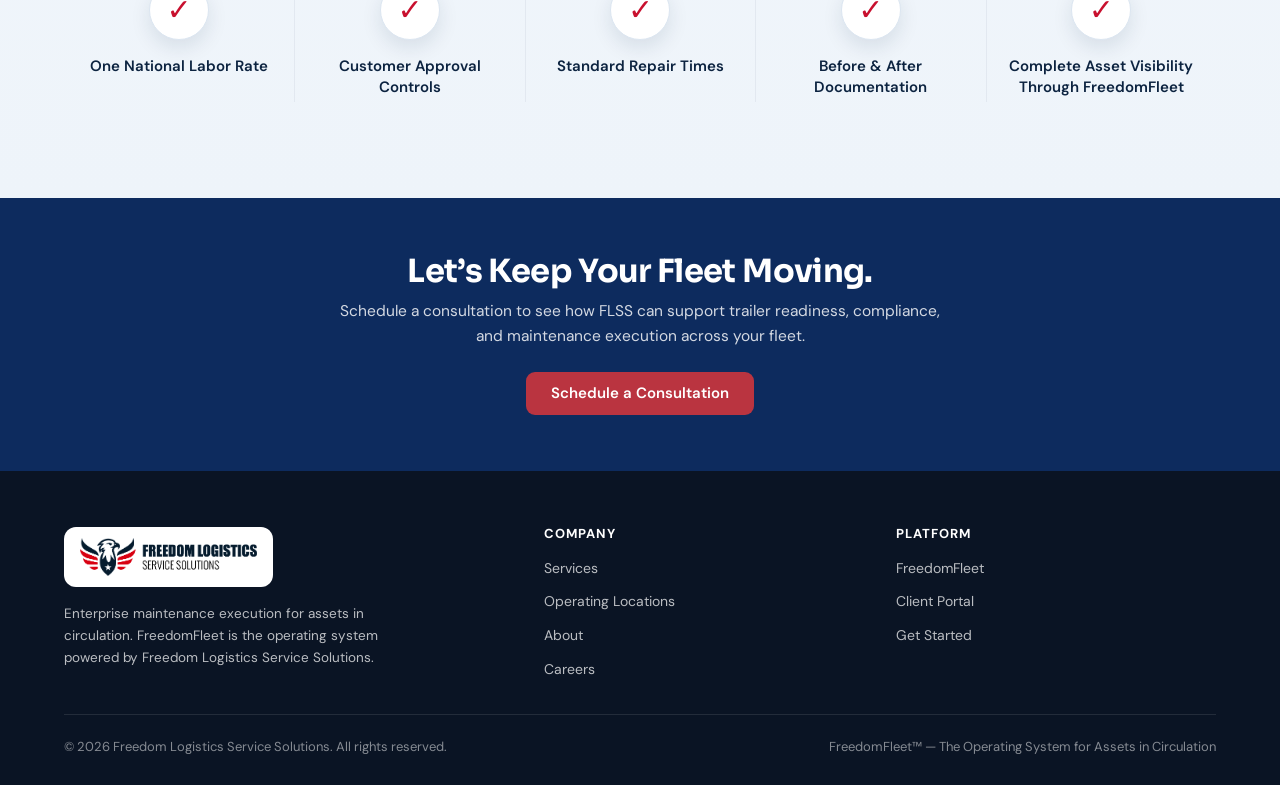
==== commit 678ae607: "Enlarge pillar connector arrows ~3-4x Co-Authored-By: Claude Opus 4.8 (1M context) <noreply@anthropi" ====
--- a/index.html
+++ b/index.html
@@ -263,13 +263,13 @@
           <h3>Standardization</h3>
           <p>One national labor rate. Standard repair times. Consistent execution across every market.</p>
         </div>
-        <span class="pillar-arrow" aria-hidden="true"><svg viewBox="0 0 96 24" fill="none" stroke-linecap="round" stroke-linejoin="round"><path d="M0 12H32" stroke="#C4D2E2" stroke-width="1.5"/><path d="M40 12H56" stroke="#C8102E" stroke-width="2"/><path d="M51 7l5 5-5 5" stroke="#C8102E" stroke-width="2"/><path d="M64 12H96" stroke="#C4D2E2" stroke-width="1.5"/></svg></span>
+        <span class="pillar-arrow" aria-hidden="true"><svg viewBox="0 0 124 44" fill="none" stroke-linecap="round" stroke-linejoin="round"><path d="M4 22H40" stroke="#C4D2E2" stroke-width="1.5"/><path d="M52 22H84" stroke="#C8102E" stroke-width="2.6"/><path d="M70 8L84 22 70 36" stroke="#C8102E" stroke-width="2.6"/><path d="M96 22H120" stroke="#C4D2E2" stroke-width="1.5"/></svg></span>
         <div class="pillar">
           <span class="pillar-icon"><svg viewBox="0 0 24 24" fill="none" stroke="currentColor" stroke-width="1.6" stroke-linecap="round" stroke-linejoin="round"><circle cx="16" cy="7" r="2"/><circle cx="9" cy="12" r="2"/><circle cx="17" cy="17" r="2"/><path d="M4 7h10M18 7h2M4 12h3M11 12h9M4 17h11M19 17h1"/></svg></span>
           <h3>Control</h3>
           <p>Customer approval thresholds. Collaborative maintenance standards. Programs configured around your operating requirements.</p>
         </div>
-        <span class="pillar-arrow" aria-hidden="true"><svg viewBox="0 0 96 24" fill="none" stroke-linecap="round" stroke-linejoin="round"><path d="M0 12H32" stroke="#C4D2E2" stroke-width="1.5"/><path d="M40 12H56" stroke="#C8102E" stroke-width="2"/><path d="M51 7l5 5-5 5" stroke="#C8102E" stroke-width="2"/><path d="M64 12H96" stroke="#C4D2E2" stroke-width="1.5"/></svg></span>
+        <span class="pillar-arrow" aria-hidden="true"><svg viewBox="0 0 124 44" fill="none" stroke-linecap="round" stroke-linejoin="round"><path d="M4 22H40" stroke="#C4D2E2" stroke-width="1.5"/><path d="M52 22H84" stroke="#C8102E" stroke-width="2.6"/><path d="M70 8L84 22 70 36" stroke="#C8102E" stroke-width="2.6"/><path d="M96 22H120" stroke="#C4D2E2" stroke-width="1.5"/></svg></span>
         <div class="pillar">
           <span class="pillar-icon"><svg viewBox="0 0 24 24" fill="none" stroke="currentColor" stroke-width="1.6" stroke-linecap="round" stroke-linejoin="round"><rect x="3" y="5" width="18" height="12" rx="2"/><path d="M9 21h6M12 17v4"/><path d="M7 12l2.5-3 2 2 3.5-4.5"/></svg></span>
           <h3>Visibility</h3>
--- a/css/styles.css
+++ b/css/styles.css
@@ -474,8 +474,8 @@
 .pillar h3 { font-family: 'Sora', sans-serif; font-size: 22px; font-weight: 800; color: #0C2340; text-transform: uppercase; letter-spacing: 0.03em; margin-bottom: 12px; }
 .pillar h3::after { content: ""; display: block; width: 36px; height: 3px; background: #C8102E; border-radius: 2px; margin: 12px auto 0; }
 .pillar p { font-size: 14.5px; color: var(--body); line-height: 1.6; max-width: 290px; margin: 0 auto; }
-.pillar-arrow { display: flex; align-items: center; color: #C8102E; flex-shrink: 0; padding-top: 42px; }
-.pillar-arrow svg { width: 84px; height: auto; }
+.pillar-arrow { display: flex; align-items: center; color: #C8102E; flex-shrink: 0; padding-top: 30px; }
+.pillar-arrow svg { width: 150px; height: auto; }
 
 /* Results panel */
 .results-panel {
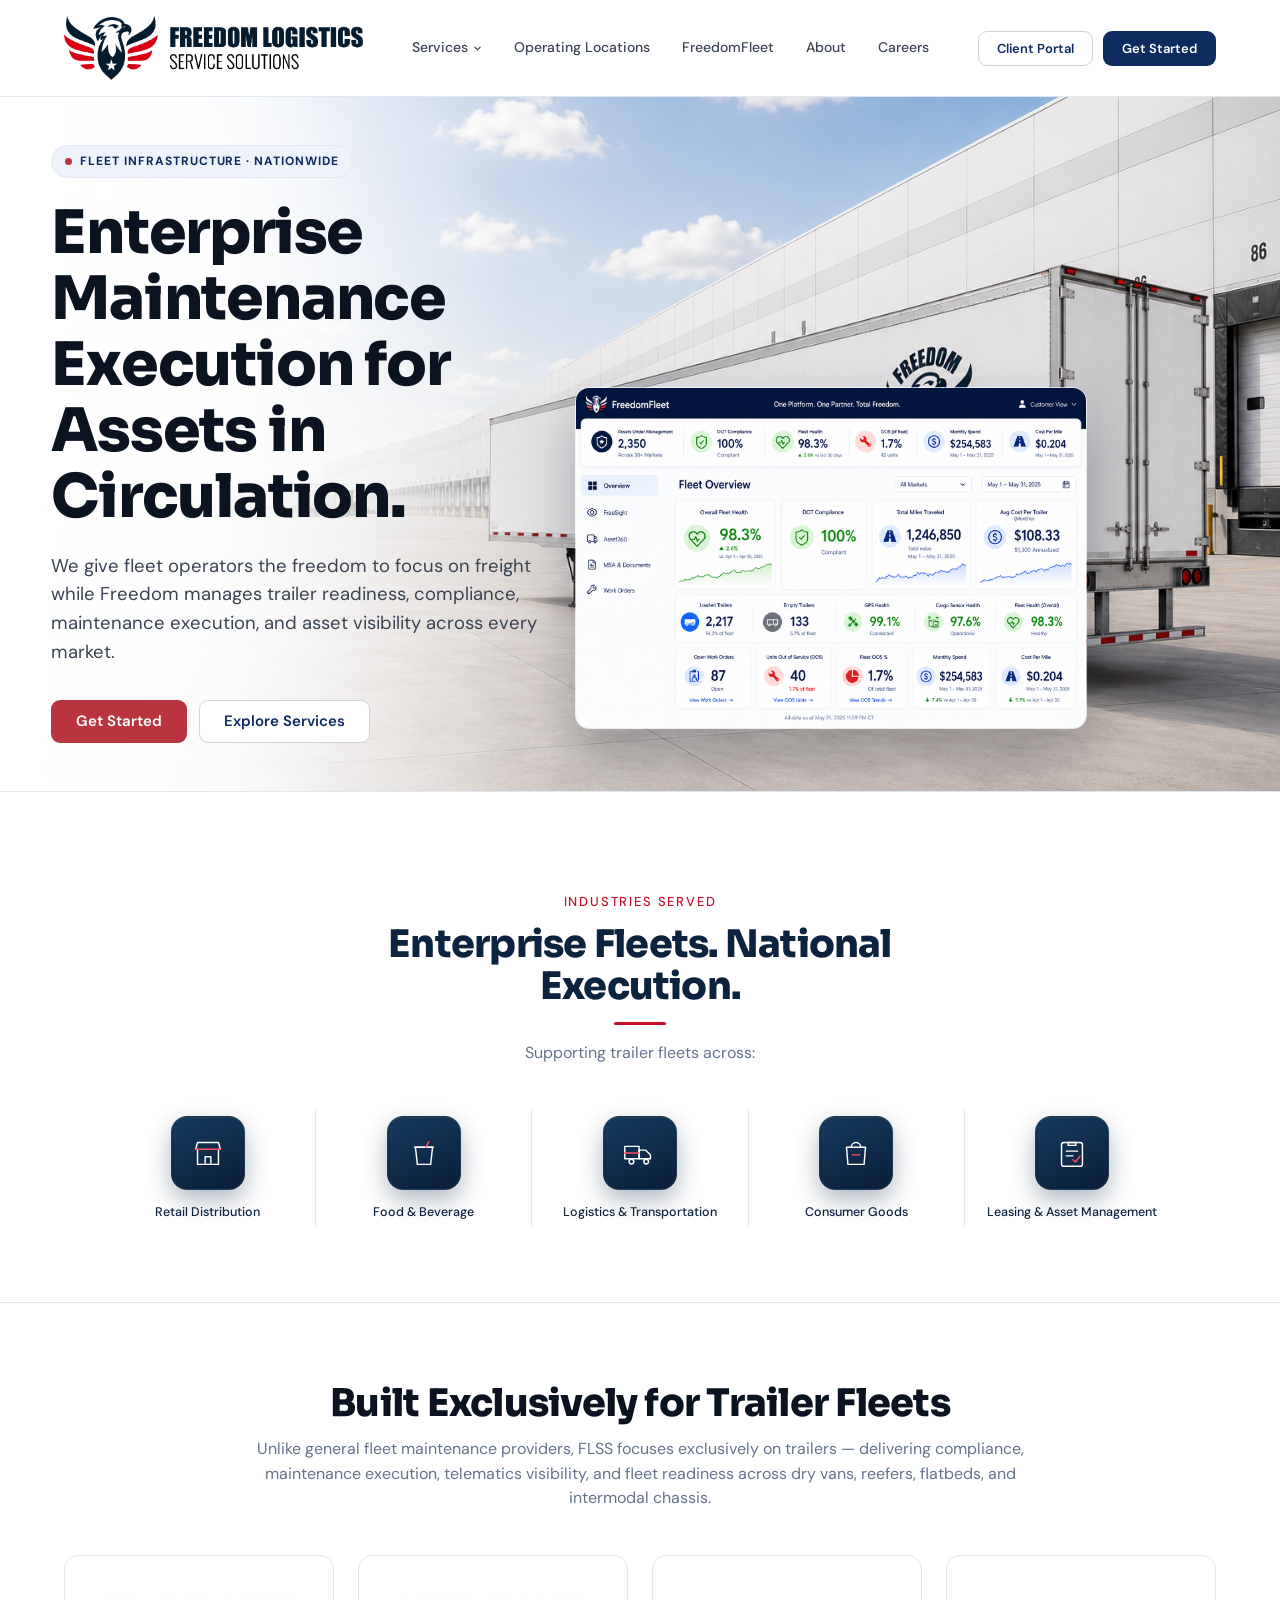
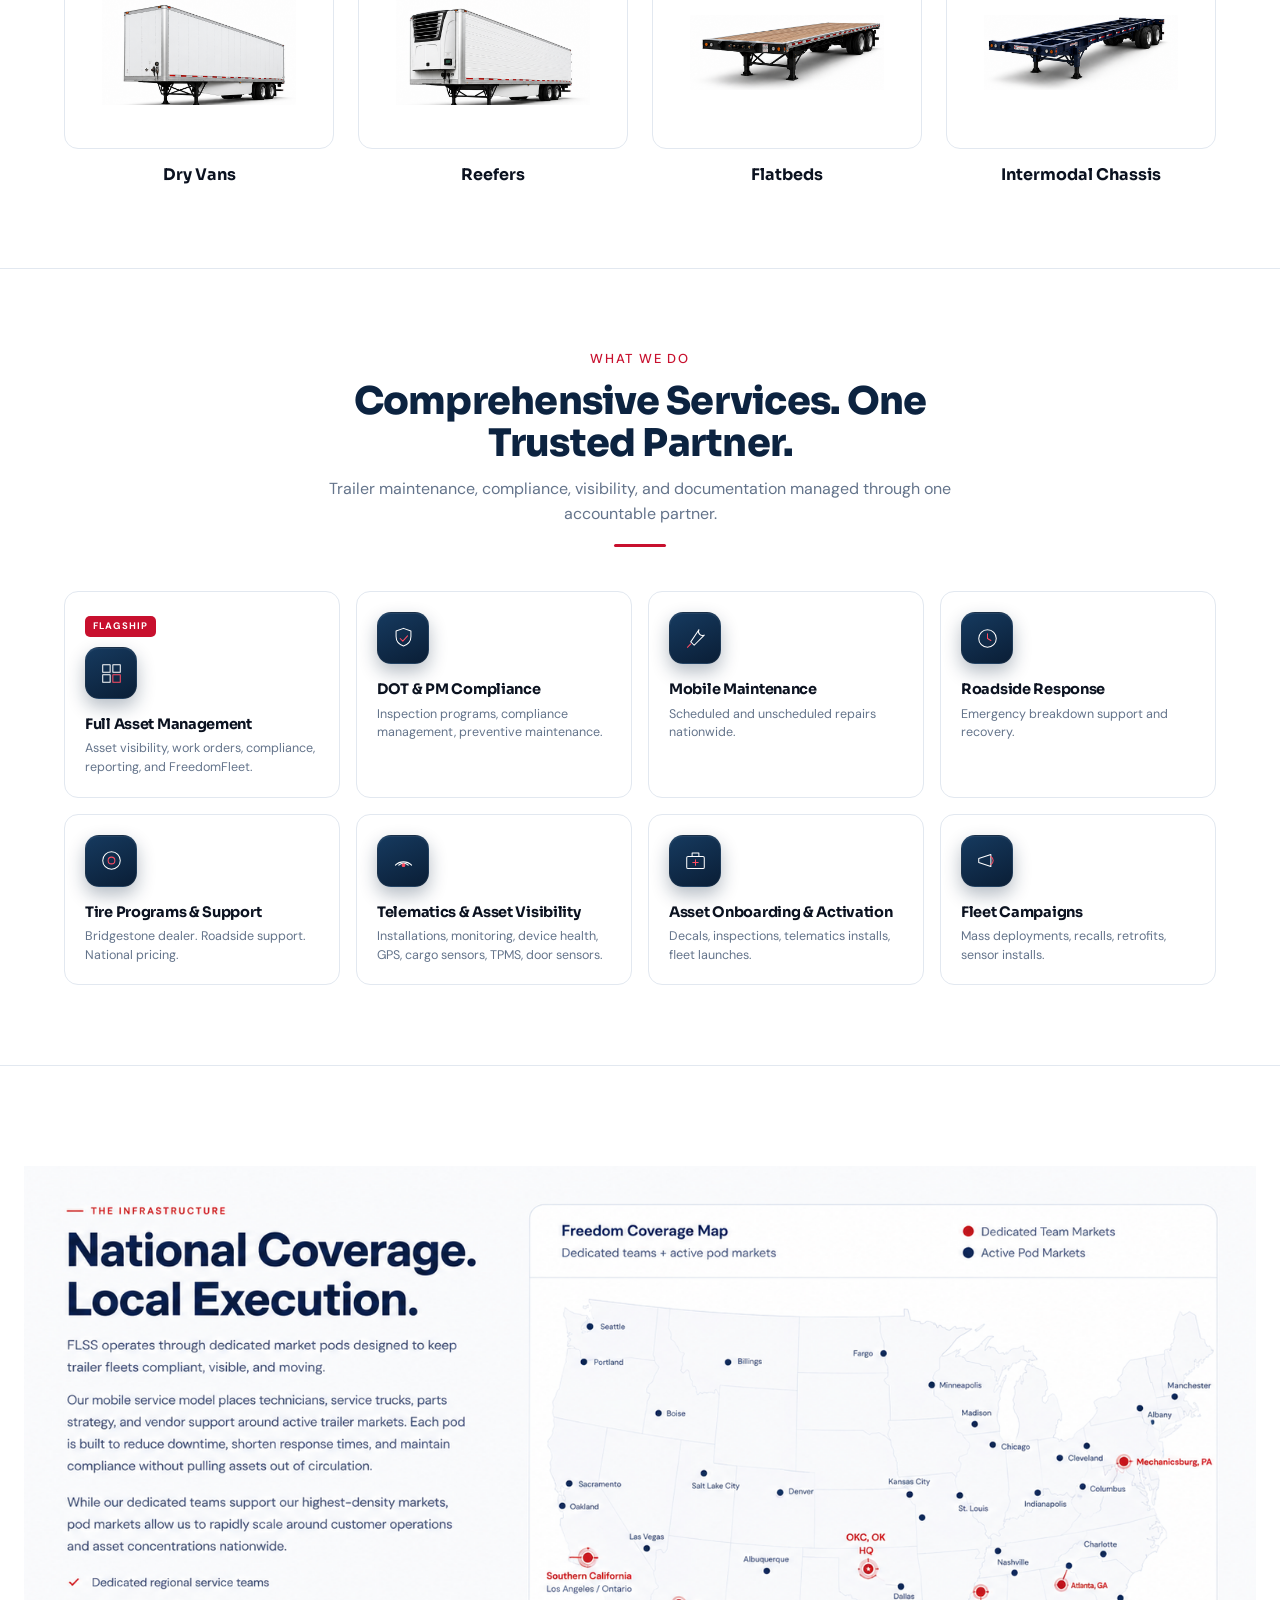
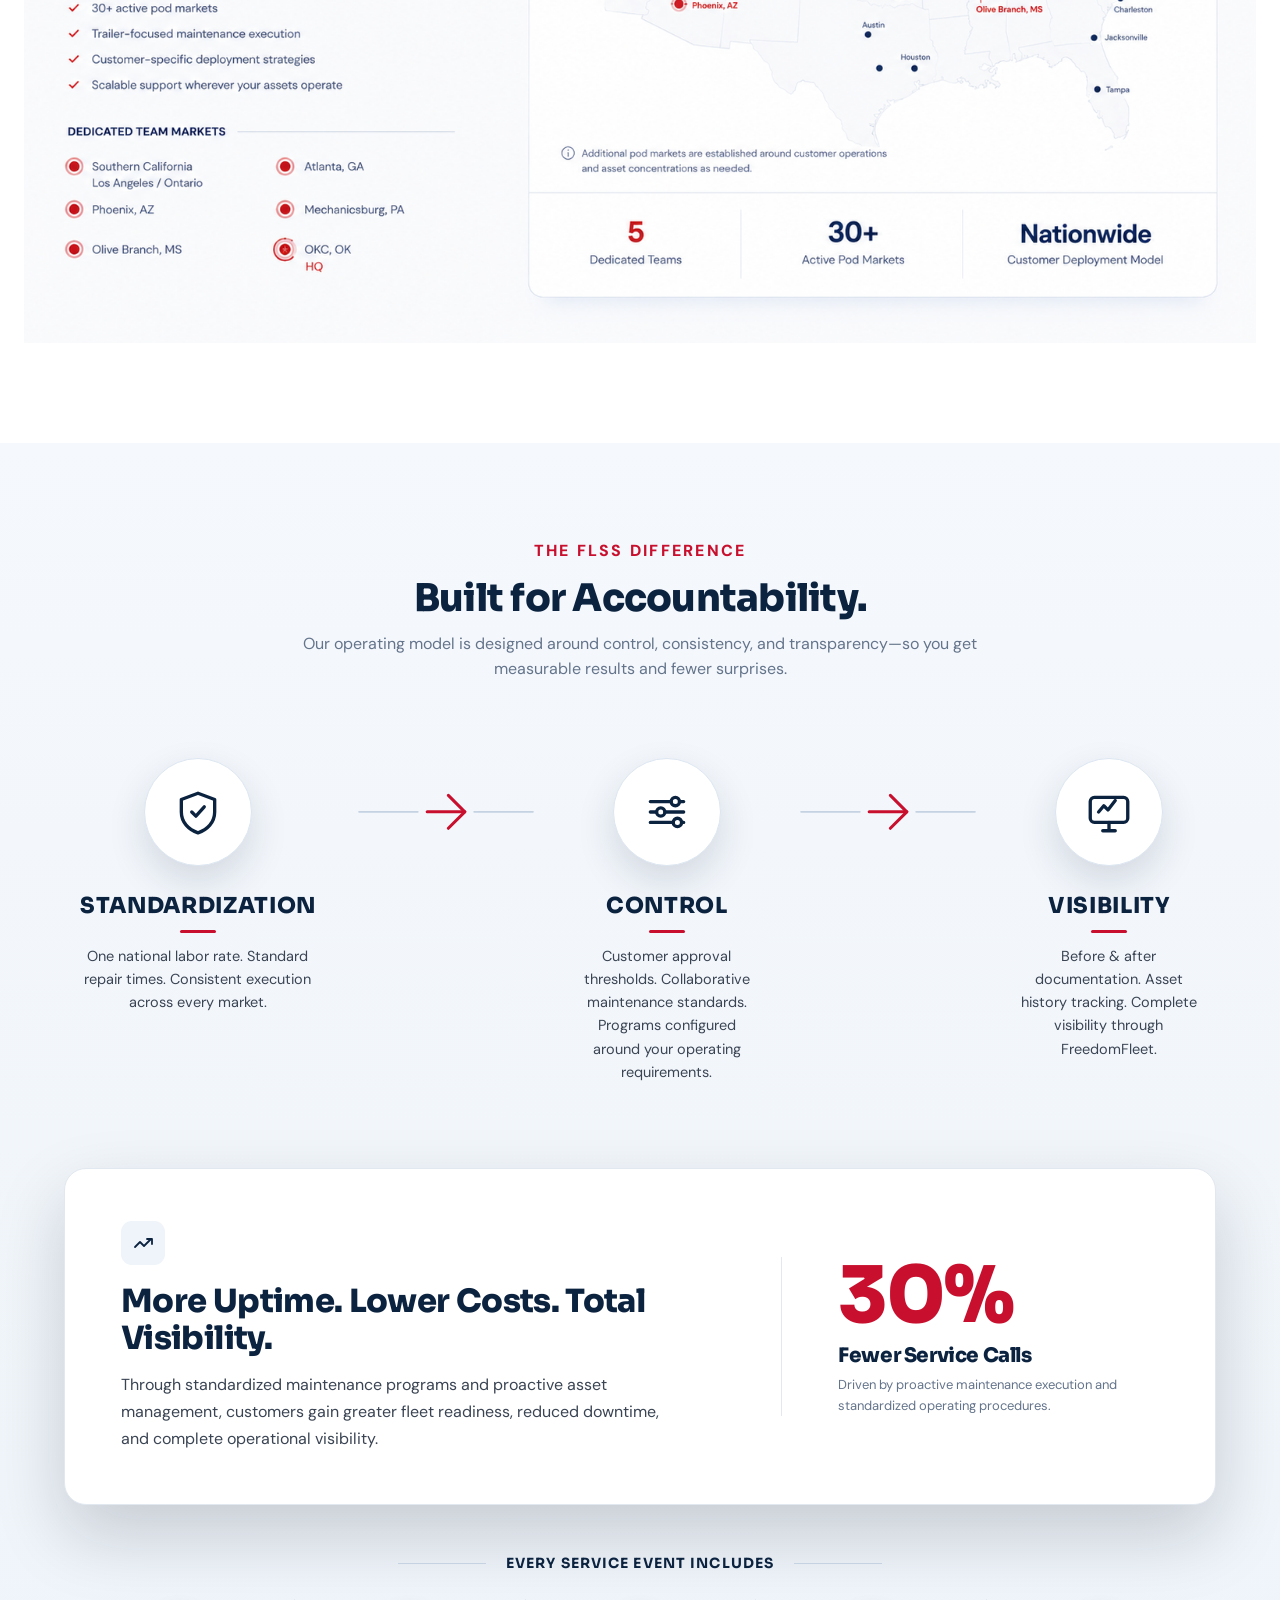
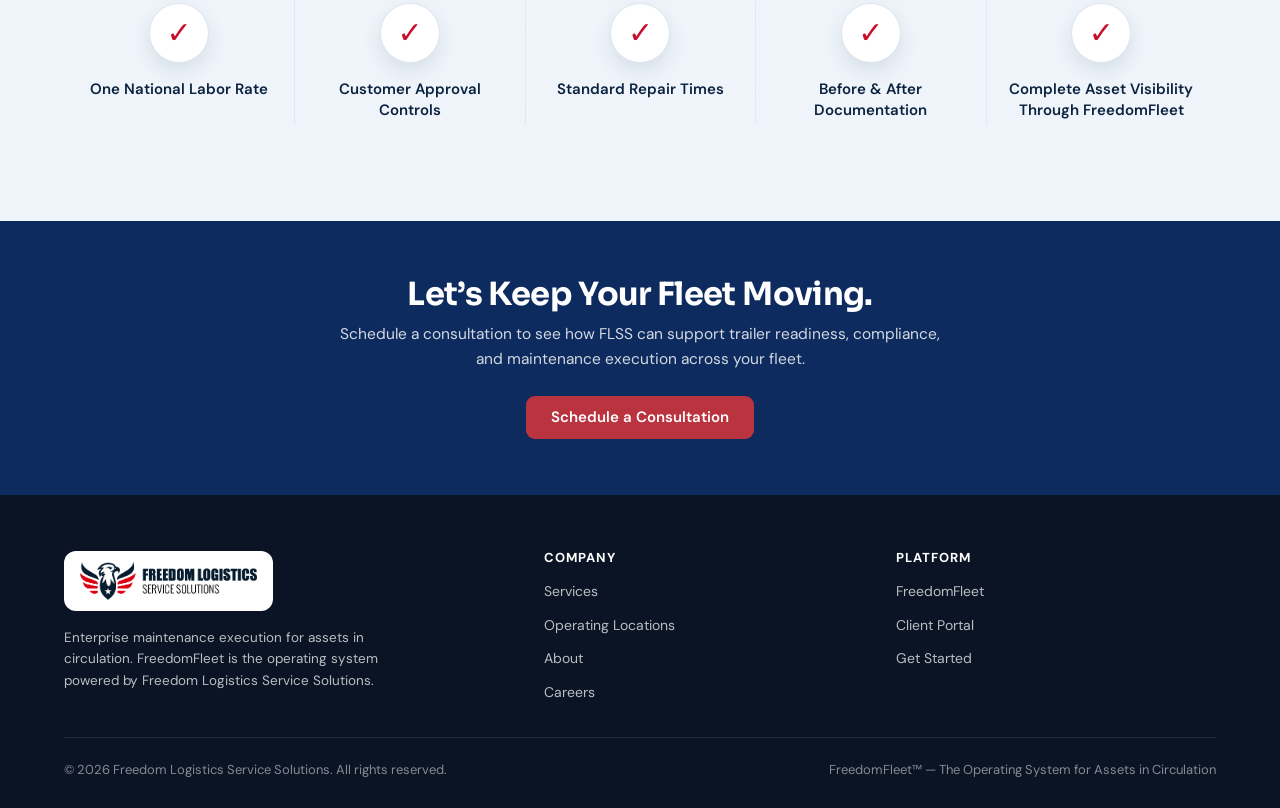
==== commit 85abe707: "Elongate and even out the gray connector lines flanking the pillar arrows Co-Authored-By: Claude Opu" ====
--- a/index.html
+++ b/index.html
@@ -263,13 +263,13 @@
           <h3>Standardization</h3>
           <p>One national labor rate. Standard repair times. Consistent execution across every market.</p>
         </div>
-        <span class="pillar-arrow" aria-hidden="true"><svg viewBox="0 0 124 44" fill="none" stroke-linecap="round" stroke-linejoin="round"><path d="M4 22H40" stroke="#C4D2E2" stroke-width="1.5"/><path d="M52 22H84" stroke="#C8102E" stroke-width="2.6"/><path d="M70 8L84 22 70 36" stroke="#C8102E" stroke-width="2.6"/><path d="M96 22H120" stroke="#C4D2E2" stroke-width="1.5"/></svg></span>
+        <span class="pillar-arrow" aria-hidden="true"><svg viewBox="0 0 160 44" fill="none" stroke-linecap="round" stroke-linejoin="round"><path d="M6 22H56" stroke="#C4D2E2" stroke-width="1.5"/><path d="M64 22H96" stroke="#C8102E" stroke-width="2.6"/><path d="M82 8L96 22 82 36" stroke="#C8102E" stroke-width="2.6"/><path d="M104 22H154" stroke="#C4D2E2" stroke-width="1.5"/></svg></span>
         <div class="pillar">
           <span class="pillar-icon"><svg viewBox="0 0 24 24" fill="none" stroke="currentColor" stroke-width="1.6" stroke-linecap="round" stroke-linejoin="round"><circle cx="16" cy="7" r="2"/><circle cx="9" cy="12" r="2"/><circle cx="17" cy="17" r="2"/><path d="M4 7h10M18 7h2M4 12h3M11 12h9M4 17h11M19 17h1"/></svg></span>
           <h3>Control</h3>
           <p>Customer approval thresholds. Collaborative maintenance standards. Programs configured around your operating requirements.</p>
         </div>
-        <span class="pillar-arrow" aria-hidden="true"><svg viewBox="0 0 124 44" fill="none" stroke-linecap="round" stroke-linejoin="round"><path d="M4 22H40" stroke="#C4D2E2" stroke-width="1.5"/><path d="M52 22H84" stroke="#C8102E" stroke-width="2.6"/><path d="M70 8L84 22 70 36" stroke="#C8102E" stroke-width="2.6"/><path d="M96 22H120" stroke="#C4D2E2" stroke-width="1.5"/></svg></span>
+        <span class="pillar-arrow" aria-hidden="true"><svg viewBox="0 0 160 44" fill="none" stroke-linecap="round" stroke-linejoin="round"><path d="M6 22H56" stroke="#C4D2E2" stroke-width="1.5"/><path d="M64 22H96" stroke="#C8102E" stroke-width="2.6"/><path d="M82 8L96 22 82 36" stroke="#C8102E" stroke-width="2.6"/><path d="M104 22H154" stroke="#C4D2E2" stroke-width="1.5"/></svg></span>
         <div class="pillar">
           <span class="pillar-icon"><svg viewBox="0 0 24 24" fill="none" stroke="currentColor" stroke-width="1.6" stroke-linecap="round" stroke-linejoin="round"><rect x="3" y="5" width="18" height="12" rx="2"/><path d="M9 21h6M12 17v4"/><path d="M7 12l2.5-3 2 2 3.5-4.5"/></svg></span>
           <h3>Visibility</h3>
--- a/css/styles.css
+++ b/css/styles.css
@@ -474,8 +474,8 @@
 .pillar h3 { font-family: 'Sora', sans-serif; font-size: 22px; font-weight: 800; color: #0C2340; text-transform: uppercase; letter-spacing: 0.03em; margin-bottom: 12px; }
 .pillar h3::after { content: ""; display: block; width: 36px; height: 3px; background: #C8102E; border-radius: 2px; margin: 12px auto 0; }
 .pillar p { font-size: 14.5px; color: var(--body); line-height: 1.6; max-width: 290px; margin: 0 auto; }
-.pillar-arrow { display: flex; align-items: center; color: #C8102E; flex-shrink: 0; padding-top: 30px; }
-.pillar-arrow svg { width: 150px; height: auto; }
+.pillar-arrow { display: flex; align-items: center; color: #C8102E; flex-shrink: 0; padding-top: 28px; }
+.pillar-arrow svg { width: 188px; height: auto; }
 
 /* Results panel */
 .results-panel {
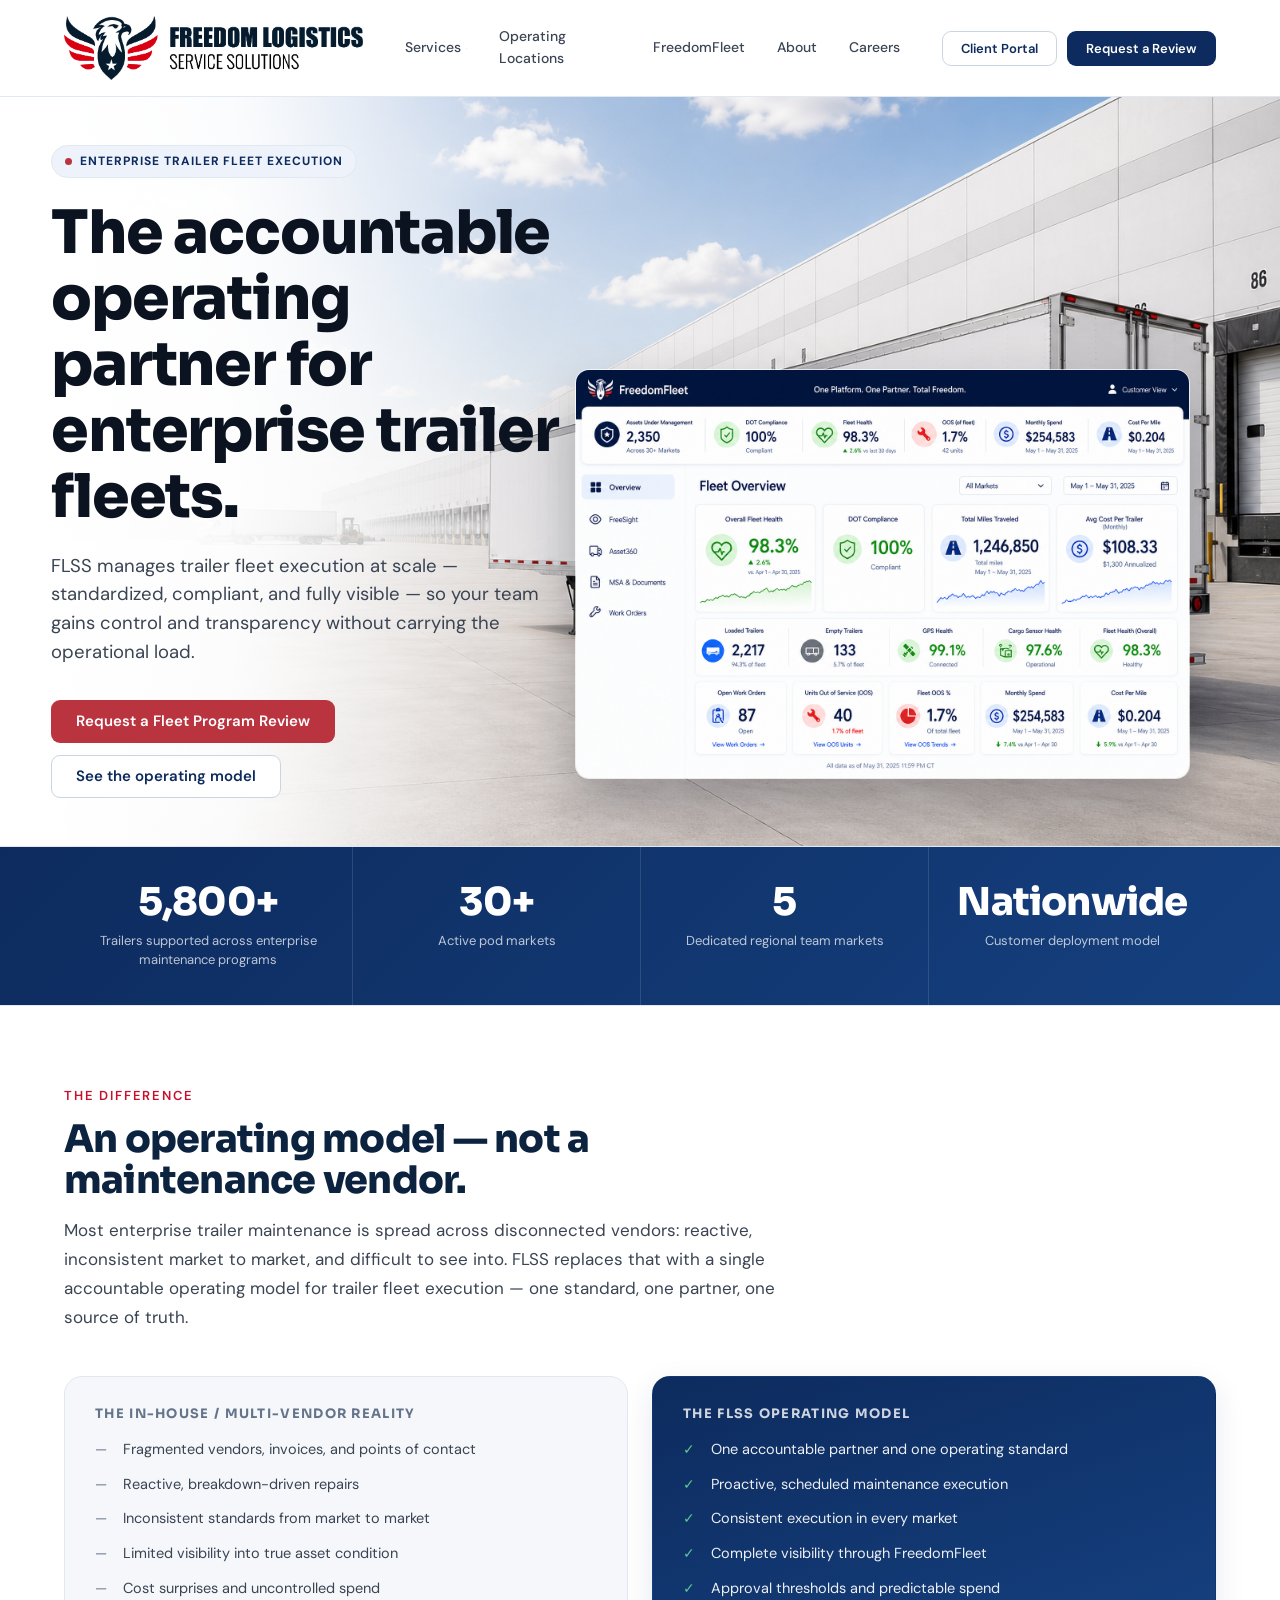
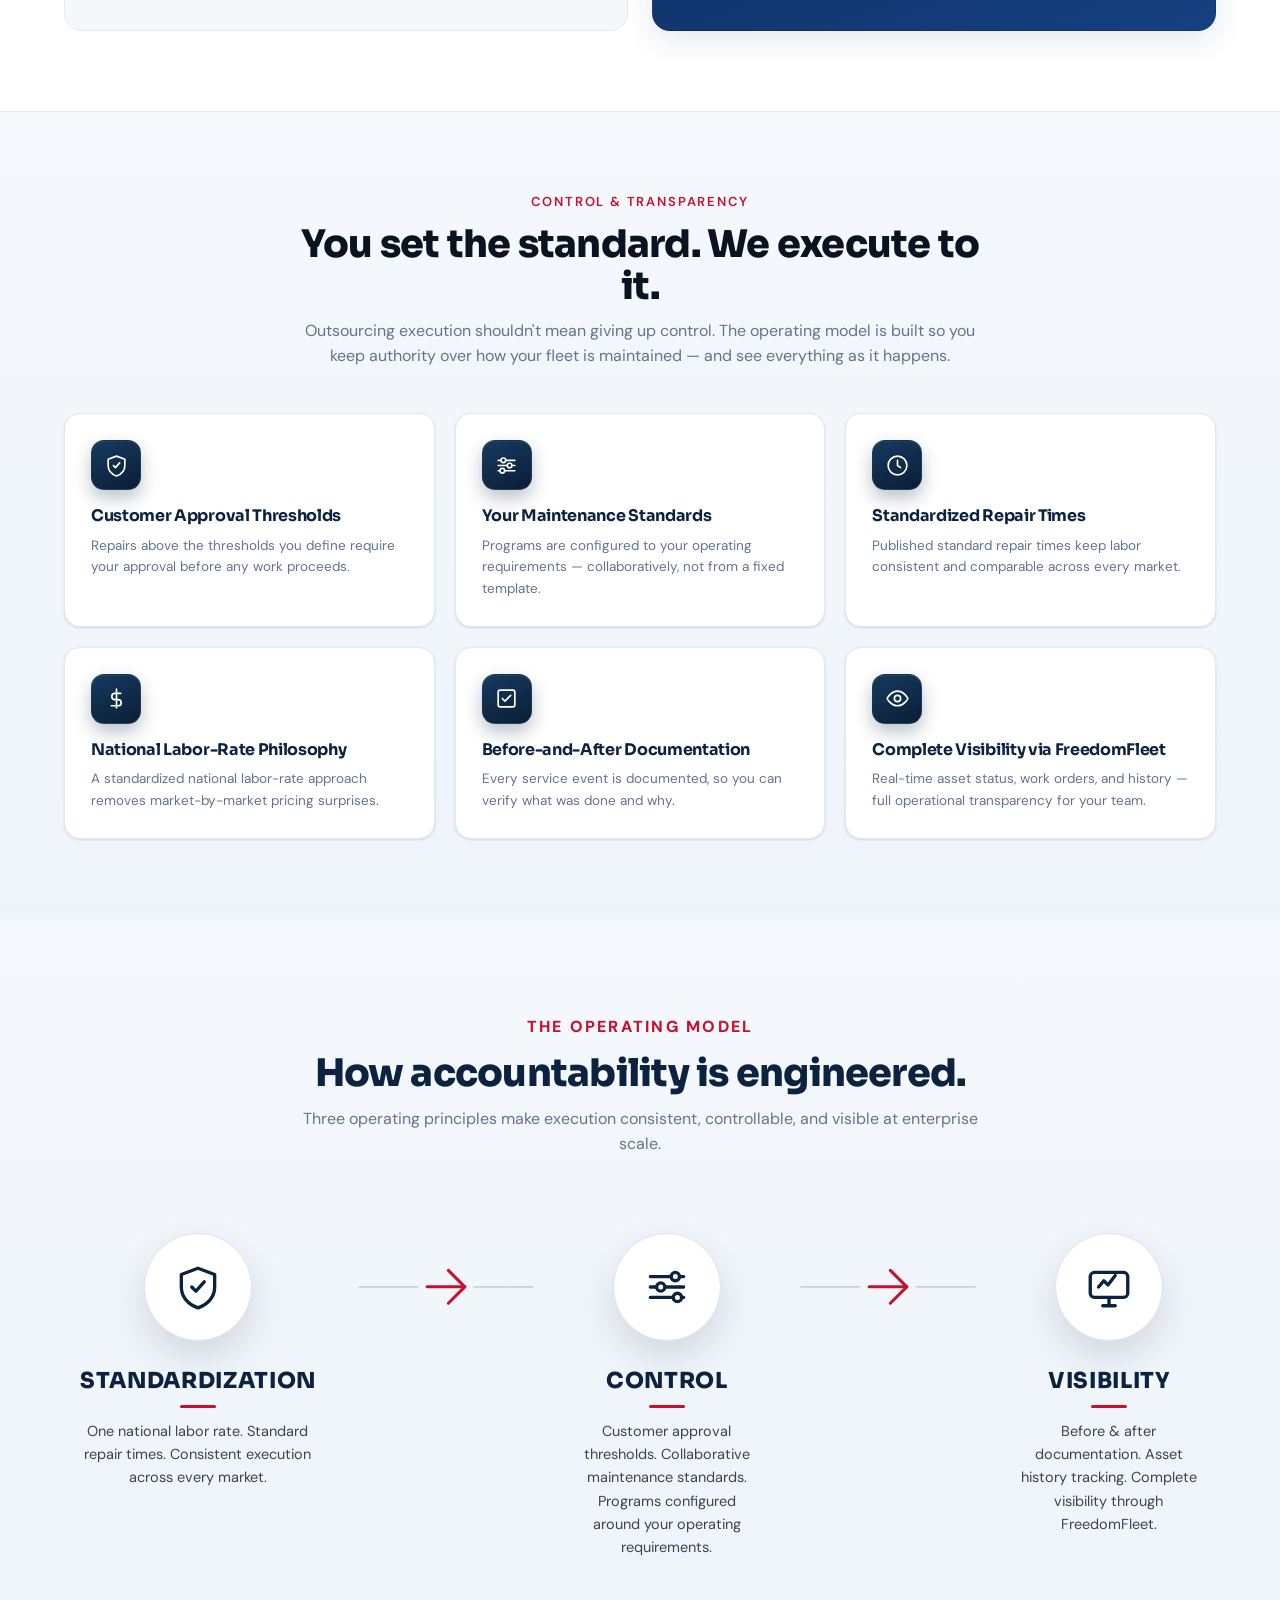
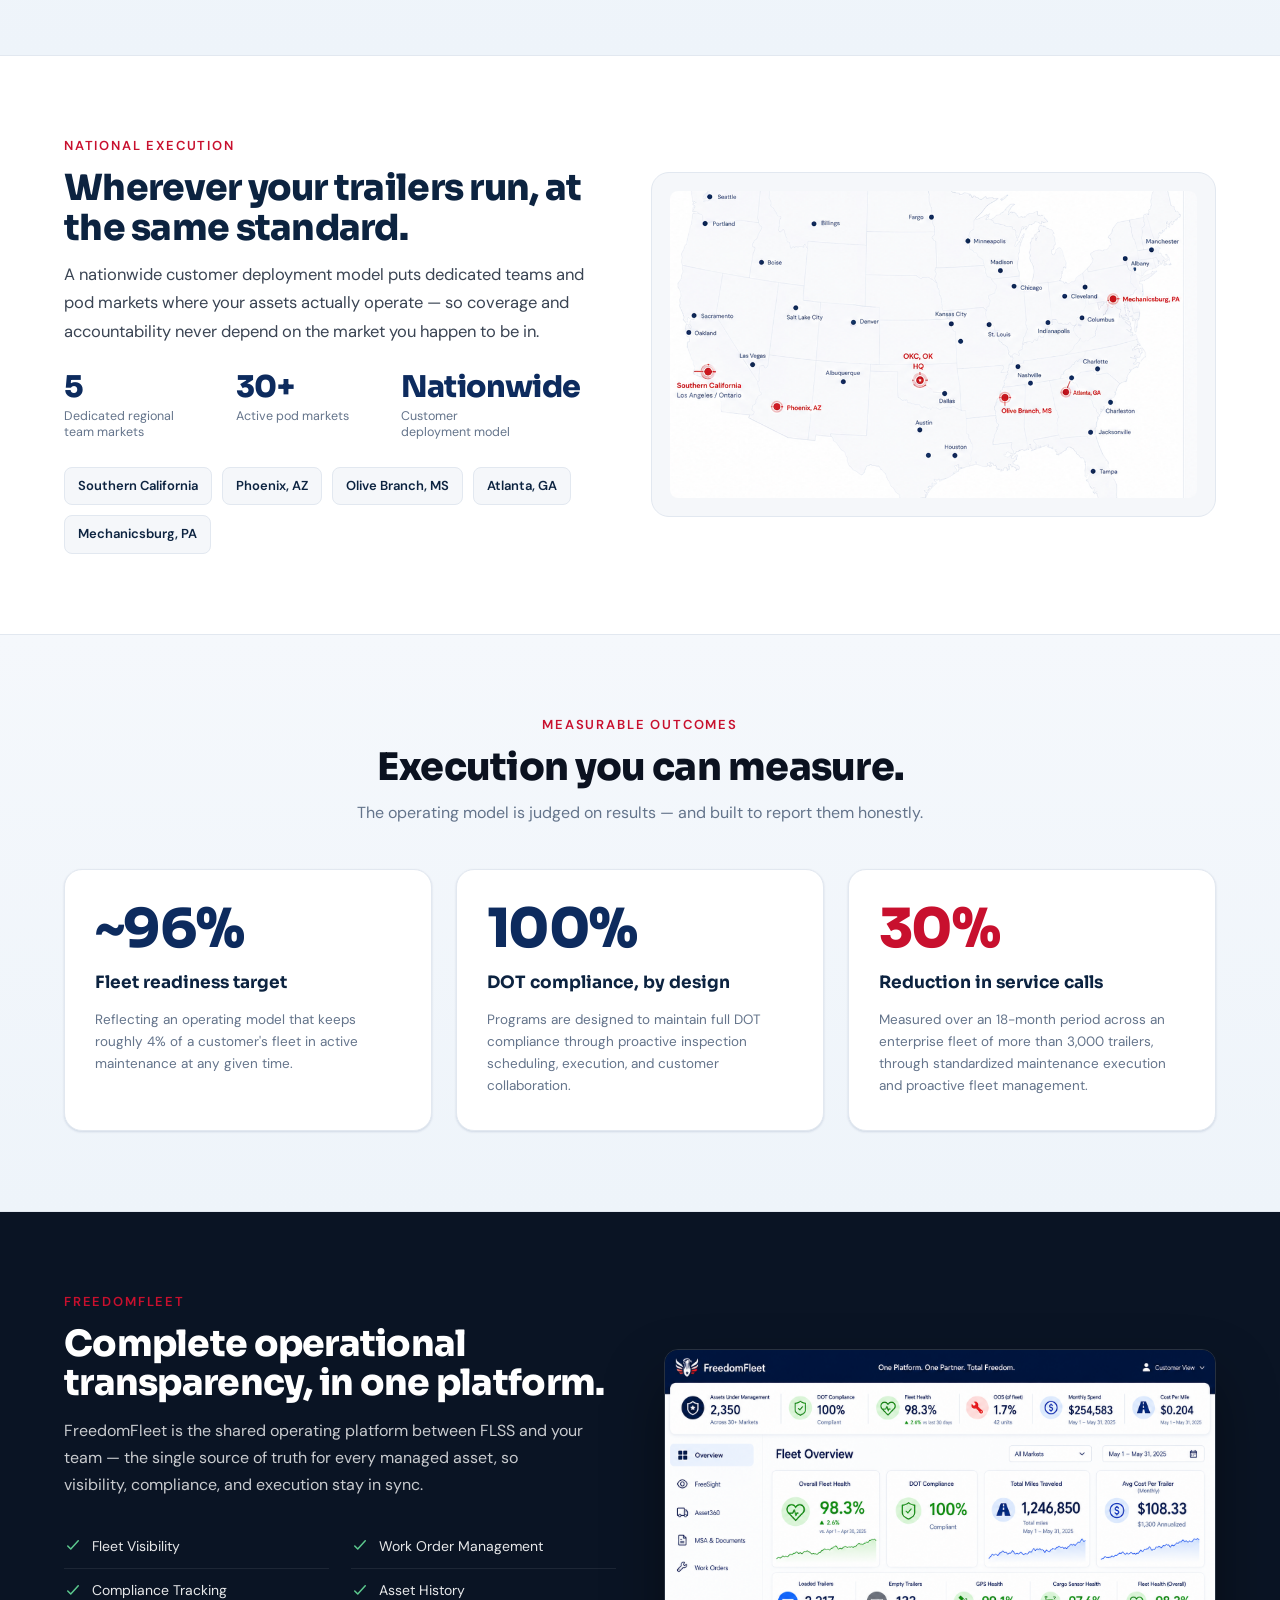
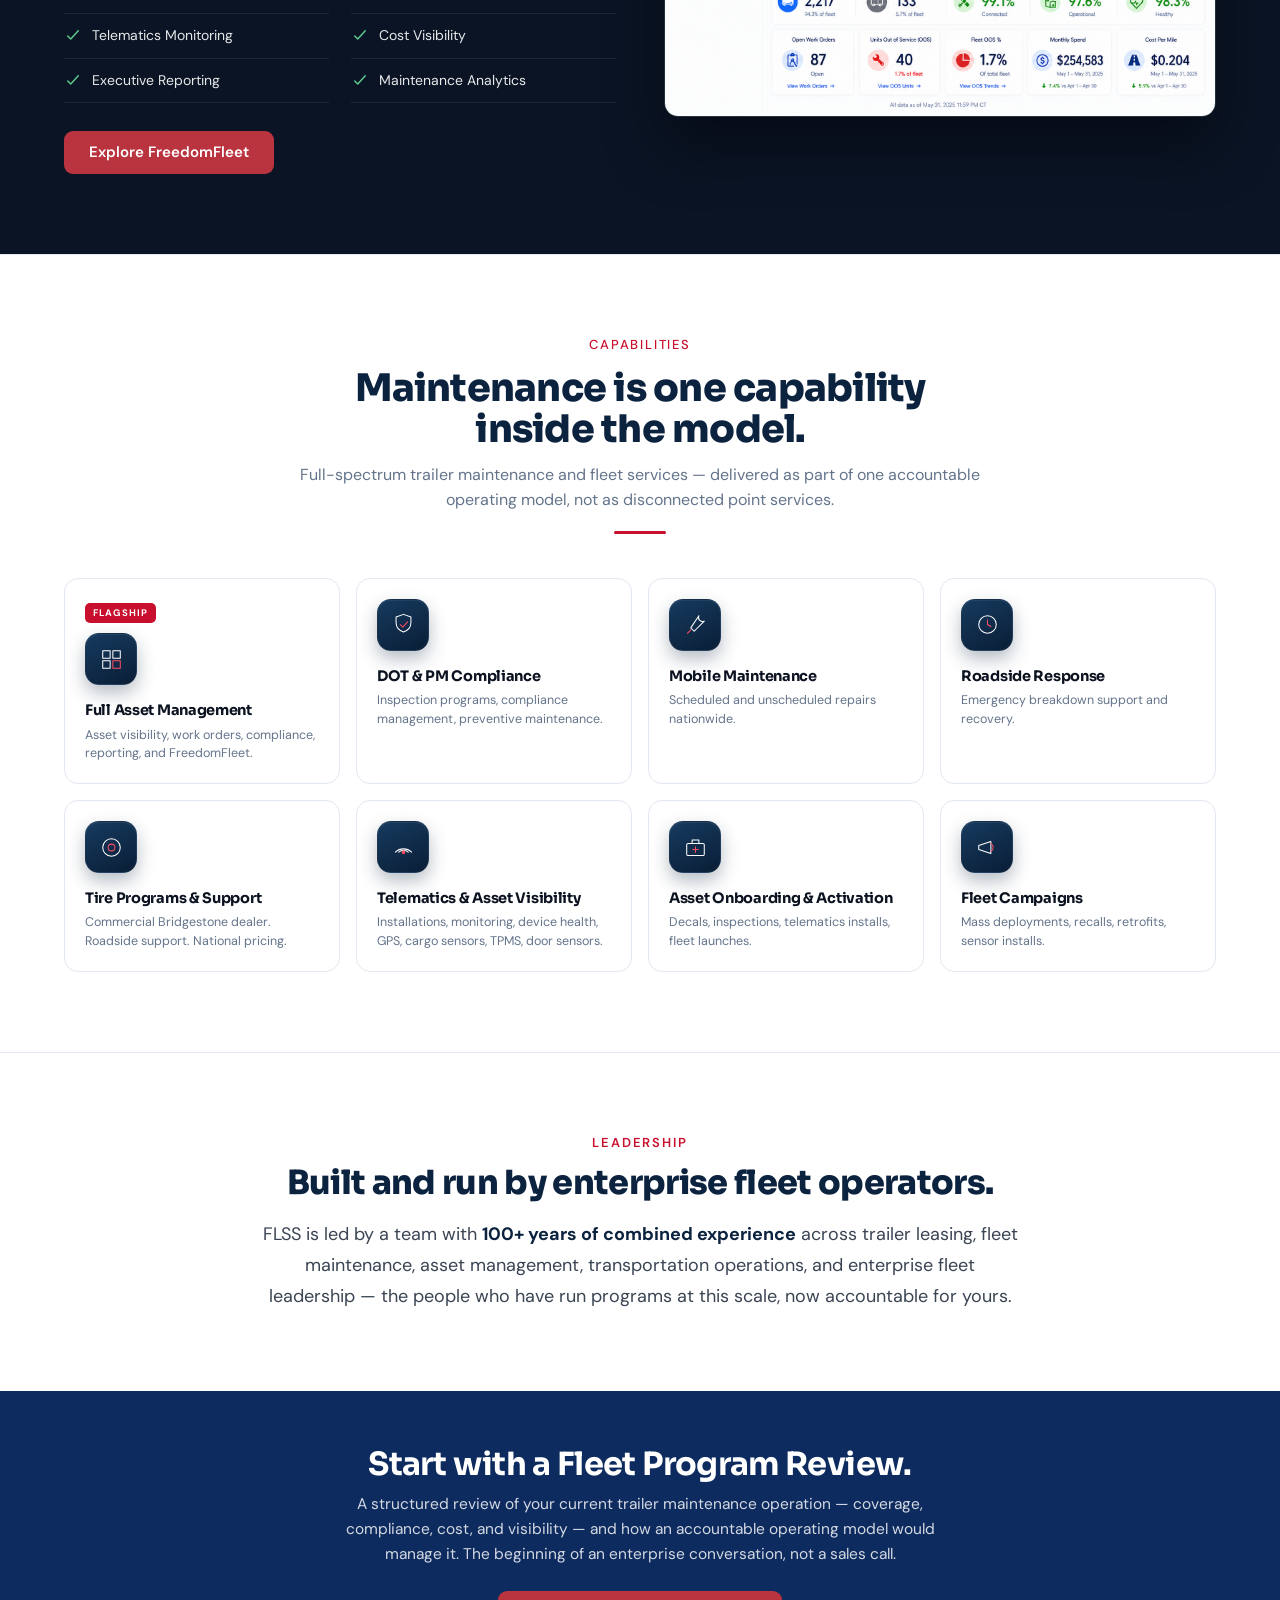
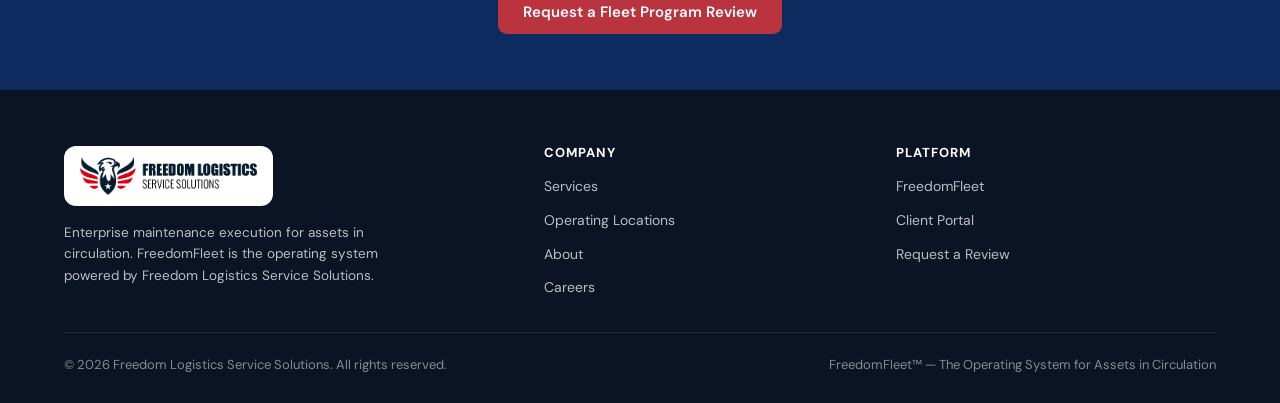
==== commit ff1872a5: "Rebuild homepage as enterprise operating-partner narrative Reframe the homepage from a maintenance-s" ====
--- a/index.html
+++ b/index.html
@@ -3,8 +3,8 @@
 <head>
   <meta charset="UTF-8">
   <meta name="viewport" content="width=device-width, initial-scale=1.0">
-  <title>Freedom Logistics Service Solutions — Enterprise Maintenance Execution</title>
-  <meta name="description" content="Enterprise maintenance execution for assets in circulation. Freedom manages trailer readiness, compliance, maintenance execution, and asset visibility across every market.">
+  <title>Freedom Logistics Service Solutions — The Accountable Operating Partner for Enterprise Trailer Fleets</title>
+  <meta name="description" content="FLSS is the accountable operating partner for enterprise trailer fleet execution — standardized, compliant, and fully visible through FreedomFleet. 5,800+ trailers supported across a nationwide customer deployment model.">
   <link rel="icon" type="image/svg+xml" href="assets/icons/favicon.svg">
   <link rel="preconnect" href="https://fonts.googleapis.com">
   <link rel="preconnect" href="https://fonts.gstatic.com" crossorigin>
@@ -53,7 +53,7 @@
                 </a>
                 <a class="svc-item" href="services.html" role="menuitem">
                   <div class="svc-title">National Tire Service</div>
-                  <div class="svc-desc">National Bridgestone Dealer. On-site and roadside.</div>
+                  <div class="svc-desc">Commercial Bridgestone dealer. On-site and roadside.</div>
                 </a>
                 <a class="svc-item" href="services.html" role="menuitem">
                   <div class="svc-title">Roadside &amp; Mobile Maintenance</div>
@@ -75,7 +75,7 @@
 
               <div class="dropdown-footer">
                 <span class="df-text"><strong>Need help deciding?</strong></span>
-                <a class="btn-link" href="contact.html">Request Fleet Program Review →</a>
+                <a class="btn-link" href="contact.html">Request a Fleet Program Review →</a>
               </div>
             </div>
           </li>
@@ -88,7 +88,7 @@
 
       <div class="nav-cta">
         <a class="btn btn-ghost" href="https://app.freedomfleet.ai" target="_blank" rel="noopener noreferrer">Client Portal</a>
-        <a class="btn btn-primary btn-getstarted" href="contact.html">Get Started</a>
+        <a class="btn btn-primary btn-getstarted" href="contact.html">Request a Review</a>
       </div>
 
       <button class="hamburger" aria-label="Open menu" aria-expanded="false">
@@ -97,98 +97,267 @@
     </div>
   </header>
 
-  <!-- ═══════════════ HERO ═══════════════ -->
+  <!-- ═══════════════ 1 · HERO — operating-partner thesis ═══════════════ -->
   <section class="hero">
-    <!-- Hero background: full DC yard + trailer composite (flss-hero-live.png) -->
     <div class="hero-bg" role="img" aria-label="Freedom Logistics dry van trailer in a distribution-center yard"></div>
 
     <div class="hero-inner">
       <div class="hero-copy">
-        <span class="eyebrow"><span class="dot"></span>Fleet Infrastructure · Nationwide</span>
-        <h1>Enterprise Maintenance Execution for Assets in Circulation.</h1>
-        <p class="lead">We give fleet operators the freedom to focus on freight while Freedom manages trailer readiness, compliance, maintenance execution, and asset visibility across every market.</p>
+        <span class="eyebrow"><span class="dot"></span>Enterprise Trailer Fleet Execution</span>
+        <h1>The accountable operating partner for enterprise trailer fleets.</h1>
+        <p class="lead">FLSS manages trailer fleet execution at scale — standardized, compliant, and fully visible — so your team gains control and transparency without carrying the operational load.</p>
         <div class="hero-cta">
-          <a class="btn btn-red" href="contact.html">Get Started</a>
-          <a class="btn btn-ghost" href="services.html">Explore Services</a>
-        </div>
-      </div>
-
-      <!-- Layer 3: FreedomFleet dashboard overlay -->
+          <a class="btn btn-red" href="contact.html">Request a Fleet Program Review</a>
+          <a class="btn btn-ghost" href="#operating-model">See the operating model</a>
+        </div>
+      </div>
+
+      <!-- FreedomFleet dashboard overlay (evidence of transparency) -->
       <img class="hero-dash-img" src="assets/hero/flss-hero-dashboard.png"
-           alt="FreedomFleet Fleet Overview dashboard">
-
-    </div>
-  </section>
-
-  <!-- ═══════════════ SECTION 2 — INDUSTRIES SERVED ═══════════════ -->
-  <section class="section-2 industries">
-    <div class="container">
-      <div class="section-head industries-head">
-        <span class="ind-eyebrow">Industries Served</span>
-        <h2>Enterprise Fleets. National Execution.</h2>
-        <span class="ind-underline"></span>
-        <p>Supporting trailer fleets across:</p>
-      </div>
-      <div class="industry-strip">
-        <div class="industry-tile">
-          <span class="ind-icon"><svg viewBox="0 0 40 40" fill="none" stroke="#FFFFFF" stroke-width="1.5" stroke-linecap="round" stroke-linejoin="round"><path d="M7 16l2-7h22l2 7"/><path d="M9 16v16h22V16"/><path d="M17 32v-8h6v8"/><path d="M7 16h26" stroke="#FF4D63"/></svg></span>
-          <span class="ind-label">Retail Distribution</span>
-        </div>
-        <div class="industry-tile">
-          <span class="ind-icon"><svg viewBox="0 0 40 40" fill="none" stroke="#FFFFFF" stroke-width="1.5" stroke-linecap="round" stroke-linejoin="round"><path d="M11 14h18l-2 18H13z"/><path d="M10 14h20"/><path d="M22 14l3-6" stroke="#FF4D63"/></svg></span>
-          <span class="ind-label">Food &amp; Beverage</span>
-        </div>
-        <div class="industry-tile">
-          <span class="ind-icon"><svg viewBox="0 0 40 40" fill="none" stroke="#FFFFFF" stroke-width="1.5" stroke-linecap="round" stroke-linejoin="round"><path d="M4 13h15v13H4z"/><path d="M19 17h7l5 5v4H19z"/><circle cx="11" cy="29" r="2.5"/><circle cx="26.5" cy="29" r="2.5"/><path d="M4 20h15" stroke="#FF4D63"/></svg></span>
-          <span class="ind-label">Logistics &amp; Transportation</span>
-        </div>
-        <div class="industry-tile">
-          <span class="ind-icon"><svg viewBox="0 0 40 40" fill="none" stroke="#FFFFFF" stroke-width="1.5" stroke-linecap="round" stroke-linejoin="round"><path d="M10 14h20l-1.5 18h-17z"/><path d="M15 14a5 5 0 0 1 10 0"/><path d="M16 22h8" stroke="#FF4D63"/></svg></span>
-          <span class="ind-label">Consumer Goods</span>
-        </div>
-        <div class="industry-tile">
-          <span class="ind-icon"><svg viewBox="0 0 40 40" fill="none" stroke="#FFFFFF" stroke-width="1.5" stroke-linecap="round" stroke-linejoin="round"><rect x="9" y="9" width="22" height="25" rx="2.5"/><path d="M16 9h8v3h-8z"/><path d="M14 18h12M14 23h7"/><path d="M21 27l2.5 2.5 5-6" stroke="#FF4D63"/></svg></span>
-          <span class="ind-label">Leasing &amp; Asset Management</span>
-        </div>
-      </div>
-    </div>
-  </section>
-
-  <!-- ═══════════════ SECTION 3 — TRAILER TYPES SUPPORTED ═══════════════ -->
-  <section class="section-block trailer-types">
-    <div class="container">
-      <div class="section-head wide">
-        <h2>Built Exclusively for Trailer Fleets</h2>
-        <p>Unlike general fleet maintenance providers, FLSS focuses exclusively on trailers — delivering compliance, maintenance execution, telematics visibility, and fleet readiness across dry vans, reefers, flatbeds, and intermodal chassis.</p>
-      </div>
-      <div class="trailer-grid">
-        <div class="trailer-tile">
-          <div class="trailer-img"><img src="assets/equipment/dry-van.png" alt="Dry van trailer"></div>
-          <div class="trailer-label">Dry Vans</div>
-        </div>
-        <div class="trailer-tile">
-          <div class="trailer-img"><img src="assets/equipment/reefer.png" alt="Refrigerated reefer trailer"></div>
-          <div class="trailer-label">Reefers</div>
-        </div>
-        <div class="trailer-tile">
-          <div class="trailer-img"><img src="assets/equipment/flatbed.png" alt="Flatbed trailer"></div>
-          <div class="trailer-label">Flatbeds</div>
-        </div>
-        <div class="trailer-tile">
-          <div class="trailer-img"><img src="assets/equipment/intermodal-chassis.png" alt="Intermodal chassis"></div>
-          <div class="trailer-label">Intermodal Chassis</div>
-        </div>
-      </div>
-    </div>
-  </section>
-
-  <!-- ═══════════════ SECTION 4 — SERVICES ═══════════════ -->
+           alt="FreedomFleet Fleet Overview dashboard — fleet readiness, DOT compliance, work orders, and cost visibility">
+    </div>
+  </section>
+
+  <!-- ═══════════════ 2 · PROOF BAR — scale at a glance ═══════════════ -->
+  <section class="proof-bar" aria-label="Operating scale">
+    <div class="proof-grid">
+      <div class="proof-item">
+        <div class="proof-num">5,800+</div>
+        <div class="proof-label">Trailers supported across enterprise maintenance programs</div>
+      </div>
+      <div class="proof-item">
+        <div class="proof-num">30+</div>
+        <div class="proof-label">Active pod markets</div>
+      </div>
+      <div class="proof-item">
+        <div class="proof-num">5</div>
+        <div class="proof-label">Dedicated regional team markets</div>
+      </div>
+      <div class="proof-item">
+        <div class="proof-num">Nationwide</div>
+        <div class="proof-label">Customer deployment model</div>
+      </div>
+    </div>
+  </section>
+
+  <!-- ═══════════════ 3 · REFRAME — operating model, not a vendor ═══════════════ -->
+  <section class="section-block reframe">
+    <div class="container">
+      <div class="reframe-intro">
+        <span class="sec-eyebrow">The Difference</span>
+        <h2>An operating model — not a maintenance vendor.</h2>
+        <p>Most enterprise trailer maintenance is spread across disconnected vendors: reactive, inconsistent market to market, and difficult to see into. FLSS replaces that with a single accountable operating model for trailer fleet execution — one standard, one partner, one source of truth.</p>
+      </div>
+
+      <div class="contrast">
+        <div class="contrast-card is-old">
+          <h4>The in-house / multi-vendor reality</h4>
+          <ul class="contrast-list">
+            <li>Fragmented vendors, invoices, and points of contact</li>
+            <li>Reactive, breakdown-driven repairs</li>
+            <li>Inconsistent standards from market to market</li>
+            <li>Limited visibility into true asset condition</li>
+            <li>Cost surprises and uncontrolled spend</li>
+          </ul>
+        </div>
+        <div class="contrast-card is-flss">
+          <h4>The FLSS operating model</h4>
+          <ul class="contrast-list">
+            <li>One accountable partner and one operating standard</li>
+            <li>Proactive, scheduled maintenance execution</li>
+            <li>Consistent execution in every market</li>
+            <li>Complete visibility through FreedomFleet</li>
+            <li>Approval thresholds and predictable spend</li>
+          </ul>
+        </div>
+      </div>
+    </div>
+  </section>
+
+  <!-- ═══════════════ 4 · CONTROL & TRANSPARENCY — you stay in control ═══════════════ -->
+  <section class="section-block control">
+    <div class="container">
+      <div class="section-head">
+        <span class="sec-eyebrow">Control &amp; Transparency</span>
+        <h2>You set the standard. We execute to it.</h2>
+        <p>Outsourcing execution shouldn't mean giving up control. The operating model is built so you keep authority over how your fleet is maintained — and see everything as it happens.</p>
+      </div>
+
+      <div class="control-grid">
+        <div class="control-item">
+          <span class="feat-ic" aria-hidden="true"><svg viewBox="0 0 24 24" fill="none" stroke="#fff" stroke-width="1.6" stroke-linecap="round" stroke-linejoin="round"><path d="M12 3l8 3v6c0 5-3.5 8.5-8 10-4.5-1.5-8-5-8-10V6l8-3z"/><path d="M9 12l2 2 4-4.5"/></svg></span>
+          <h3>Customer Approval Thresholds</h3>
+          <p>Repairs above the thresholds you define require your approval before any work proceeds.</p>
+        </div>
+        <div class="control-item">
+          <span class="feat-ic" aria-hidden="true"><svg viewBox="0 0 24 24" fill="none" stroke="#fff" stroke-width="1.6" stroke-linecap="round" stroke-linejoin="round"><path d="M4 7h16M4 12h16M4 17h16"/><circle cx="9" cy="7" r="2.2" fill="#0A1E36"/><circle cx="15" cy="12" r="2.2" fill="#0A1E36"/><circle cx="8" cy="17" r="2.2" fill="#0A1E36"/></svg></span>
+          <h3>Your Maintenance Standards</h3>
+          <p>Programs are configured to your operating requirements — collaboratively, not from a fixed template.</p>
+        </div>
+        <div class="control-item">
+          <span class="feat-ic" aria-hidden="true"><svg viewBox="0 0 24 24" fill="none" stroke="#fff" stroke-width="1.6" stroke-linecap="round" stroke-linejoin="round"><circle cx="12" cy="12" r="9"/><path d="M12 7v5l3 2"/></svg></span>
+          <h3>Standardized Repair Times</h3>
+          <p>Published standard repair times keep labor consistent and comparable across every market.</p>
+        </div>
+        <div class="control-item">
+          <span class="feat-ic" aria-hidden="true"><svg viewBox="0 0 24 24" fill="none" stroke="#fff" stroke-width="1.6" stroke-linecap="round" stroke-linejoin="round"><path d="M12 3v18"/><path d="M16 7h-5.5a3 3 0 0 0 0 6h3a3 3 0 0 1 0 6H7"/></svg></span>
+          <h3>National Labor-Rate Philosophy</h3>
+          <p>A standardized national labor-rate approach removes market-by-market pricing surprises.</p>
+        </div>
+        <div class="control-item">
+          <span class="feat-ic" aria-hidden="true"><svg viewBox="0 0 24 24" fill="none" stroke="#fff" stroke-width="1.6" stroke-linecap="round" stroke-linejoin="round"><rect x="4" y="4" width="16" height="16" rx="2"/><path d="M8 12l2.5 2.5L16 9"/></svg></span>
+          <h3>Before-and-After Documentation</h3>
+          <p>Every service event is documented, so you can verify what was done and why.</p>
+        </div>
+        <div class="control-item">
+          <span class="feat-ic" aria-hidden="true"><svg viewBox="0 0 24 24" fill="none" stroke="#fff" stroke-width="1.6" stroke-linecap="round" stroke-linejoin="round"><path d="M2 12s3.5-7 10-7 10 7 10 7-3.5 7-10 7-10-7-10-7z"/><circle cx="12" cy="12" r="3"/></svg></span>
+          <h3>Complete Visibility via FreedomFleet</h3>
+          <p>Real-time asset status, work orders, and history — full operational transparency for your team.</p>
+        </div>
+      </div>
+    </div>
+  </section>
+
+  <!-- ═══════════════ 5 · OPERATING MODEL — how accountability is engineered ═══════════════ -->
+  <section class="difference" id="operating-model">
+    <div class="container">
+      <div class="section-head diff-head">
+        <span class="diff-eyebrow">The Operating Model</span>
+        <h2>How accountability is engineered.</h2>
+        <p>Three operating principles make execution consistent, controllable, and visible at enterprise scale.</p>
+      </div>
+
+      <!-- Three operating pillars -->
+      <div class="pillars">
+        <div class="pillar">
+          <span class="pillar-icon"><svg viewBox="0 0 24 24" fill="none" stroke="currentColor" stroke-width="1.6" stroke-linecap="round" stroke-linejoin="round"><path d="M12 3l8 3v6c0 5-3.5 8.5-8 10-4.5-1.5-8-5-8-10V6l8-3z"/><path d="M9 12l2 2 4-4.5"/></svg></span>
+          <h3>Standardization</h3>
+          <p>One national labor rate. Standard repair times. Consistent execution across every market.</p>
+        </div>
+        <span class="pillar-arrow" aria-hidden="true"><svg viewBox="0 0 160 44" fill="none" stroke-linecap="round" stroke-linejoin="round"><path d="M6 22H56" stroke="#C4D2E2" stroke-width="1.5"/><path d="M64 22H96" stroke="#C8102E" stroke-width="2.6"/><path d="M82 8L96 22 82 36" stroke="#C8102E" stroke-width="2.6"/><path d="M104 22H154" stroke="#C4D2E2" stroke-width="1.5"/></svg></span>
+        <div class="pillar">
+          <span class="pillar-icon"><svg viewBox="0 0 24 24" fill="none" stroke="currentColor" stroke-width="1.6" stroke-linecap="round" stroke-linejoin="round"><circle cx="16" cy="7" r="2"/><circle cx="9" cy="12" r="2"/><circle cx="17" cy="17" r="2"/><path d="M4 7h10M18 7h2M4 12h3M11 12h9M4 17h11M19 17h1"/></svg></span>
+          <h3>Control</h3>
+          <p>Customer approval thresholds. Collaborative maintenance standards. Programs configured around your operating requirements.</p>
+        </div>
+        <span class="pillar-arrow" aria-hidden="true"><svg viewBox="0 0 160 44" fill="none" stroke-linecap="round" stroke-linejoin="round"><path d="M6 22H56" stroke="#C4D2E2" stroke-width="1.5"/><path d="M64 22H96" stroke="#C8102E" stroke-width="2.6"/><path d="M82 8L96 22 82 36" stroke="#C8102E" stroke-width="2.6"/><path d="M104 22H154" stroke="#C4D2E2" stroke-width="1.5"/></svg></span>
+        <div class="pillar">
+          <span class="pillar-icon"><svg viewBox="0 0 24 24" fill="none" stroke="currentColor" stroke-width="1.6" stroke-linecap="round" stroke-linejoin="round"><rect x="3" y="5" width="18" height="12" rx="2"/><path d="M9 21h6M12 17v4"/><path d="M7 12l2.5-3 2 2 3.5-4.5"/></svg></span>
+          <h3>Visibility</h3>
+          <p>Before &amp; after documentation. Asset history tracking. Complete visibility through FreedomFleet.</p>
+        </div>
+      </div>
+    </div>
+  </section>
+
+  <!-- ═══════════════ 6 · NATIONAL EXECUTION — coverage as certainty ═══════════════ -->
+  <section class="section-block coverage">
+    <div class="container">
+      <div class="coverage-grid">
+        <div class="coverage-copy">
+          <span class="sec-eyebrow">National Execution</span>
+          <h2>Wherever your trailers run, at the same standard.</h2>
+          <p>A nationwide customer deployment model puts dedicated teams and pod markets where your assets actually operate — so coverage and accountability never depend on the market you happen to be in.</p>
+
+          <div class="cov-metrics">
+            <div class="cov-metric">
+              <div class="cm-num">5</div>
+              <div class="cm-label">Dedicated regional team markets</div>
+            </div>
+            <div class="cov-metric">
+              <div class="cm-num">30+</div>
+              <div class="cm-label">Active pod markets</div>
+            </div>
+            <div class="cov-metric">
+              <div class="cm-num">Nationwide</div>
+              <div class="cm-label">Customer deployment model</div>
+            </div>
+          </div>
+
+          <ul class="market-list" aria-label="Dedicated regional team markets">
+            <li>Southern California</li>
+            <li>Phoenix, AZ</li>
+            <li>Olive Branch, MS</li>
+            <li>Atlanta, GA</li>
+            <li>Mechanicsburg, PA</li>
+          </ul>
+        </div>
+
+        <div class="coverage-visual">
+          <img src="assets/maps/freedom-coverage-map.png"
+               alt="United States map showing FLSS dedicated regional team markets in Southern California, Phoenix, Olive Branch, Atlanta, and Mechanicsburg, plus active pod markets nationwide">
+        </div>
+      </div>
+    </div>
+  </section>
+
+  <!-- ═══════════════ 7 · MEASURABLE OUTCOMES ═══════════════ -->
+  <section class="section-block outcomes">
+    <div class="container">
+      <div class="section-head">
+        <span class="sec-eyebrow">Measurable Outcomes</span>
+        <h2>Execution you can measure.</h2>
+        <p>The operating model is judged on results — and built to report them honestly.</p>
+      </div>
+
+      <div class="outcome-grid">
+        <div class="outcome-card">
+          <div class="oc-num">~96%</div>
+          <div class="oc-label">Fleet readiness target</div>
+          <p class="oc-context">Reflecting an operating model that keeps roughly 4% of a customer's fleet in active maintenance at any given time.</p>
+        </div>
+        <div class="outcome-card">
+          <div class="oc-num">100%</div>
+          <div class="oc-label">DOT compliance, by design</div>
+          <p class="oc-context">Programs are designed to maintain full DOT compliance through proactive inspection scheduling, execution, and customer collaboration.</p>
+        </div>
+        <div class="outcome-card accent">
+          <div class="oc-num">30%</div>
+          <div class="oc-label">Reduction in service calls</div>
+          <p class="oc-context">Measured over an 18-month period across an enterprise fleet of more than 3,000 trailers, through standardized maintenance execution and proactive fleet management.</p>
+        </div>
+      </div>
+    </div>
+  </section>
+
+  <!-- ═══════════════ 8 · FREEDOMFLEET — the transparency layer ═══════════════ -->
+  <section class="section-block platform">
+    <div class="container">
+      <div class="platform-grid">
+        <div class="platform-copy">
+          <span class="sec-eyebrow">FreedomFleet</span>
+          <h2>Complete operational transparency, in one platform.</h2>
+          <p>FreedomFleet is the shared operating platform between FLSS and your team — the single source of truth for every managed asset, so visibility, compliance, and execution stay in sync.</p>
+
+          <div class="cap-grid">
+            <div class="cap-item"><svg viewBox="0 0 24 24" fill="none" stroke="currentColor" stroke-width="2" stroke-linecap="round" stroke-linejoin="round"><path d="M5 12l4 4 10-11"/></svg>Fleet Visibility</div>
+            <div class="cap-item"><svg viewBox="0 0 24 24" fill="none" stroke="currentColor" stroke-width="2" stroke-linecap="round" stroke-linejoin="round"><path d="M5 12l4 4 10-11"/></svg>Work Order Management</div>
+            <div class="cap-item"><svg viewBox="0 0 24 24" fill="none" stroke="currentColor" stroke-width="2" stroke-linecap="round" stroke-linejoin="round"><path d="M5 12l4 4 10-11"/></svg>Compliance Tracking</div>
+            <div class="cap-item"><svg viewBox="0 0 24 24" fill="none" stroke="currentColor" stroke-width="2" stroke-linecap="round" stroke-linejoin="round"><path d="M5 12l4 4 10-11"/></svg>Asset History</div>
+            <div class="cap-item"><svg viewBox="0 0 24 24" fill="none" stroke="currentColor" stroke-width="2" stroke-linecap="round" stroke-linejoin="round"><path d="M5 12l4 4 10-11"/></svg>Telematics Monitoring</div>
+            <div class="cap-item"><svg viewBox="0 0 24 24" fill="none" stroke="currentColor" stroke-width="2" stroke-linecap="round" stroke-linejoin="round"><path d="M5 12l4 4 10-11"/></svg>Cost Visibility</div>
+            <div class="cap-item"><svg viewBox="0 0 24 24" fill="none" stroke="currentColor" stroke-width="2" stroke-linecap="round" stroke-linejoin="round"><path d="M5 12l4 4 10-11"/></svg>Executive Reporting</div>
+            <div class="cap-item"><svg viewBox="0 0 24 24" fill="none" stroke="currentColor" stroke-width="2" stroke-linecap="round" stroke-linejoin="round"><path d="M5 12l4 4 10-11"/></svg>Maintenance Analytics</div>
+          </div>
+
+          <a class="btn btn-red" href="freedomfleet.html">Explore FreedomFleet</a>
+        </div>
+
+        <div class="platform-visual">
+          <img src="assets/hero/flss-hero-dashboard.png"
+               alt="FreedomFleet executive dashboard showing fleet readiness, DOT compliance, total miles, work orders, and cost visibility">
+        </div>
+      </div>
+    </div>
+  </section>
+
+  <!-- ═══════════════ 9 · CAPABILITIES — maintenance demoted into the model ═══════════════ -->
   <section class="section-block services">
     <div class="container">
       <div class="section-head services-head">
-        <span class="svc-eyebrow">What We Do</span>
-        <h2>Comprehensive Services. One Trusted Partner.</h2>
-        <p>Trailer maintenance, compliance, visibility, and documentation managed through one accountable partner.</p>
+        <span class="svc-eyebrow">Capabilities</span>
+        <h2>Maintenance is one capability inside the model.</h2>
+        <p>Full-spectrum trailer maintenance and fleet services — delivered as part of one accountable operating model, not as disconnected point services.</p>
         <span class="svc-underline"></span>
       </div>
       <div class="service-grid">
@@ -216,7 +385,7 @@
         <article class="service-card">
           <span class="svc-ic"><svg viewBox="0 0 40 40" fill="none" stroke="#FFFFFF" stroke-width="1.5" stroke-linecap="round" stroke-linejoin="round"><circle cx="20" cy="20" r="13"/><circle cx="20" cy="20" r="5" stroke="#FF4D63"/></svg></span>
           <h3>Tire Programs &amp; Support</h3>
-          <p>Bridgestone dealer. Roadside support. National pricing.</p>
+          <p>Commercial Bridgestone dealer. Roadside support. National pricing.</p>
         </article>
         <article class="service-card">
           <span class="svc-ic"><svg viewBox="0 0 40 40" fill="none" stroke="#FFFFFF" stroke-width="1.5" stroke-linecap="round" stroke-linejoin="round"><path d="M8 27a17 17 0 0 1 24 0"/><path d="M13 27a10 10 0 0 1 14 0"/><circle cx="20" cy="27" r="2" fill="#FF4D63" stroke="#FF4D63"/></svg></span>
@@ -237,80 +406,21 @@
     </div>
   </section>
 
-  <!-- ═══════════════ SECTION 5 — OPERATING LOCATIONS / POD MODEL ═══════════════ -->
-  <section class="section-block pods">
-    <div class="container">
-      <!-- Full coverage section composite (swap at assets/equipment/flss-coverage-homepage.png) -->
-      <img class="coverage-img" src="assets/equipment/flss-coverage-homepage.png"
-           alt="National Coverage. Local Execution. FLSS operates dedicated team markets (Southern California, Phoenix, Olive Branch, Atlanta, Mechanicsburg) and 30+ active pod markets across the United States, with a nationwide customer deployment model — 5 dedicated teams, 30+ active pod markets.">
-
-    </div>
-  </section>
-
-  <!-- ═══════════════ THE FLSS DIFFERENCE — BUILT FOR ACCOUNTABILITY ═══════════════ -->
-  <section class="difference">
-    <div class="container">
-      <div class="section-head diff-head">
-        <span class="diff-eyebrow">The FLSS Difference</span>
-        <h2>Built for Accountability.</h2>
-        <p>Our operating model is designed around control, consistency, and transparency—so you get measurable results and fewer surprises.</p>
-      </div>
-
-      <!-- Three operating pillars -->
-      <div class="pillars">
-        <div class="pillar">
-          <span class="pillar-icon"><svg viewBox="0 0 24 24" fill="none" stroke="currentColor" stroke-width="1.6" stroke-linecap="round" stroke-linejoin="round"><path d="M12 3l8 3v6c0 5-3.5 8.5-8 10-4.5-1.5-8-5-8-10V6l8-3z"/><path d="M9 12l2 2 4-4.5"/></svg></span>
-          <h3>Standardization</h3>
-          <p>One national labor rate. Standard repair times. Consistent execution across every market.</p>
-        </div>
-        <span class="pillar-arrow" aria-hidden="true"><svg viewBox="0 0 160 44" fill="none" stroke-linecap="round" stroke-linejoin="round"><path d="M6 22H56" stroke="#C4D2E2" stroke-width="1.5"/><path d="M64 22H96" stroke="#C8102E" stroke-width="2.6"/><path d="M82 8L96 22 82 36" stroke="#C8102E" stroke-width="2.6"/><path d="M104 22H154" stroke="#C4D2E2" stroke-width="1.5"/></svg></span>
-        <div class="pillar">
-          <span class="pillar-icon"><svg viewBox="0 0 24 24" fill="none" stroke="currentColor" stroke-width="1.6" stroke-linecap="round" stroke-linejoin="round"><circle cx="16" cy="7" r="2"/><circle cx="9" cy="12" r="2"/><circle cx="17" cy="17" r="2"/><path d="M4 7h10M18 7h2M4 12h3M11 12h9M4 17h11M19 17h1"/></svg></span>
-          <h3>Control</h3>
-          <p>Customer approval thresholds. Collaborative maintenance standards. Programs configured around your operating requirements.</p>
-        </div>
-        <span class="pillar-arrow" aria-hidden="true"><svg viewBox="0 0 160 44" fill="none" stroke-linecap="round" stroke-linejoin="round"><path d="M6 22H56" stroke="#C4D2E2" stroke-width="1.5"/><path d="M64 22H96" stroke="#C8102E" stroke-width="2.6"/><path d="M82 8L96 22 82 36" stroke="#C8102E" stroke-width="2.6"/><path d="M104 22H154" stroke="#C4D2E2" stroke-width="1.5"/></svg></span>
-        <div class="pillar">
-          <span class="pillar-icon"><svg viewBox="0 0 24 24" fill="none" stroke="currentColor" stroke-width="1.6" stroke-linecap="round" stroke-linejoin="round"><rect x="3" y="5" width="18" height="12" rx="2"/><path d="M9 21h6M12 17v4"/><path d="M7 12l2.5-3 2 2 3.5-4.5"/></svg></span>
-          <h3>Visibility</h3>
-          <p>Before &amp; after documentation. Asset history tracking. Complete visibility through FreedomFleet.</p>
-        </div>
-      </div>
-
-      <!-- Results panel (focal point) -->
-      <div class="results-panel">
-        <div class="rp-left">
-          <span class="rp-trend"><svg viewBox="0 0 24 24" fill="none" stroke="currentColor" stroke-width="1.8" stroke-linecap="round" stroke-linejoin="round"><path d="M4 16l5-5 4 4 7-7"/><path d="M16 8h5v5"/></svg></span>
-          <h3>More Uptime. Lower Costs. Total Visibility.</h3>
-          <p>Through standardized maintenance programs and proactive asset management, customers gain greater fleet readiness, reduced downtime, and complete operational visibility.</p>
-        </div>
-        <div class="rp-right">
-          <div class="rp-stat">30%</div>
-          <h3>Fewer Service Calls</h3>
-          <p>Driven by proactive maintenance execution and standardized operating procedures.</p>
-        </div>
-      </div>
-
-      <!-- Commitment row -->
-      <div class="commitment">
-        <div class="commit-title">Every Service Event Includes</div>
-        <ul class="commit-list">
-          <li><span class="ck">✓</span>One National Labor Rate</li>
-          <li><span class="ck">✓</span>Customer Approval Controls</li>
-          <li><span class="ck">✓</span>Standard Repair Times</li>
-          <li><span class="ck">✓</span>Before &amp; After Documentation</li>
-          <li><span class="ck">✓</span>Complete Asset Visibility Through FreedomFleet</li>
-        </ul>
-      </div>
-    </div>
-  </section>
-
-  <!-- ═══════════════ SECTION 6 — FINAL CTA ═══════════════ -->
+  <!-- ═══════════════ 10 · LEADERSHIP — operator credibility ═══════════════ -->
+  <section class="section-block leadership">
+    <div class="container">
+      <span class="sec-eyebrow">Leadership</span>
+      <h2>Built and run by enterprise fleet operators.</h2>
+      <p class="lead-statement">FLSS is led by a team with <strong>100+ years of combined experience</strong> across trailer leasing, fleet maintenance, asset management, transportation operations, and enterprise fleet leadership — the people who have run programs at this scale, now accountable for yours.</p>
+    </div>
+  </section>
+
+  <!-- ═══════════════ 11 · EXECUTIVE CTA ═══════════════ -->
   <section class="final-cta">
     <div class="container">
-      <h2>Let&rsquo;s Keep Your Fleet Moving.</h2>
-      <p>Schedule a consultation to see how FLSS can support trailer readiness, compliance, and maintenance execution across your fleet.</p>
-      <a class="btn btn-red" href="contact.html">Schedule a Consultation</a>
+      <h2>Start with a Fleet Program Review.</h2>
+      <p>A structured review of your current trailer maintenance operation — coverage, compliance, cost, and visibility — and how an accountable operating model would manage it. The beginning of an enterprise conversation, not a sales call.</p>
+      <a class="btn btn-red" href="contact.html">Request a Fleet Program Review</a>
     </div>
   </section>
 
@@ -336,7 +446,7 @@
           <ul>
             <li><a href="freedomfleet.html">FreedomFleet</a></li>
             <li><a href="https://app.freedomfleet.ai" target="_blank" rel="noopener noreferrer">Client Portal</a></li>
-            <li><a href="contact.html">Get Started</a></li>
+            <li><a href="contact.html">Request a Review</a></li>
           </ul>
         </div>
       </div>
--- a/css/styles.css
+++ b/css/styles.css
@@ -160,7 +160,7 @@
 .hero-dash-img {
   position: absolute; z-index: 4;
   left: calc(clamp(28px, 4vw, 64px) + 524px); right: auto; bottom: 9%; top: auto; transform: none;
-  width: 40%; max-width: 556px; height: auto;
+  width: 48%; max-width: 700px; height: auto;
   border-radius: 14px; border: 1px solid rgba(255,255,255,.65);
   box-shadow: 0 30px 60px rgba(11,18,32,.30);
 }
@@ -575,3 +575,129 @@
   .stat { border-right: none; }
   .metric-grid { grid-template-columns: repeat(2, 1fr); }
 }
+
+/* ===================================================================
+   HOMEPAGE V3 — Enterprise operating-partner narrative
+   New sections built on existing tokens; reuses .btn/.section-head/.pillars
+   =================================================================== */
+
+/* Shared red section eyebrow (matches existing .ind-/.svc-/.diff- eyebrows) */
+.sec-eyebrow {
+  display: block; text-transform: uppercase; font-size: 13px; font-weight: 600;
+  letter-spacing: 0.14em; color: #C8102E; margin-bottom: 12px;
+}
+
+/* --- 2 · Proof bar --- */
+.proof-bar { background: linear-gradient(135deg, var(--navy) 0%, var(--navy-2) 100%); }
+.proof-grid {
+  max-width: var(--maxw); margin: 0 auto; padding: 0 24px;
+  display: grid; grid-template-columns: repeat(4, 1fr);
+}
+.proof-item { padding: 36px 24px; text-align: center; border-left: 1px solid rgba(255,255,255,.12); }
+.proof-item:first-child { border-left: none; }
+.proof-num {
+  font-family: 'Sora', sans-serif; font-weight: 800; font-size: clamp(26px, 3vw, 40px);
+  color: #fff; letter-spacing: -.02em; line-height: 1;
+}
+.proof-label {
+  font-size: 13px; color: rgba(255,255,255,.72); margin: 10px auto 0;
+  line-height: 1.45; max-width: 220px;
+}
+
+/* --- 3 · Reframe (operating model vs vendor) --- */
+.reframe { background: #fff; }
+.reframe-intro { max-width: 760px; }
+.reframe-intro h2 { font-size: clamp(26px, 3vw, 38px); font-weight: 800; color: #0C2340; margin-bottom: 14px; }
+.reframe-intro p { color: var(--body); font-size: 17px; line-height: 1.7; }
+.contrast { display: grid; grid-template-columns: 1fr 1fr; gap: 24px; margin-top: 44px; }
+.contrast-card { border-radius: 18px; padding: 30px; border: 1px solid var(--border); }
+.contrast-card.is-old { background: var(--surface); }
+.contrast-card.is-flss {
+  background: linear-gradient(160deg, var(--navy) 0%, var(--navy-2) 100%);
+  border-color: transparent; box-shadow: var(--shadow-md);
+}
+.contrast-card h4 {
+  font-family: 'Sora', sans-serif; font-size: 13px; text-transform: uppercase;
+  letter-spacing: .1em; margin-bottom: 18px;
+}
+.contrast-card.is-old h4 { color: var(--muted); }
+.contrast-card.is-flss h4 { color: rgba(255,255,255,.8); }
+.contrast-list { list-style: none; display: grid; gap: 13px; }
+.contrast-list li { position: relative; padding-left: 28px; font-size: 14.5px; line-height: 1.5; }
+.contrast-card.is-old li { color: var(--body); }
+.contrast-card.is-flss li { color: rgba(255,255,255,.92); }
+.contrast-list li::before { position: absolute; left: 0; top: 0; font-size: 14px; }
+.is-old .contrast-list li::before { content: "—"; color: var(--muted); }
+.is-flss .contrast-list li::before { content: "✓"; color: #5CC98E; font-weight: 700; }
+
+/* --- 4 · Control & transparency --- */
+.control { background: linear-gradient(180deg, #F5F8FC 0%, #EEF4FA 100%); }
+.control-grid { display: grid; grid-template-columns: repeat(3, 1fr); gap: 20px; margin-top: 44px; }
+.control-item { background: #fff; border: 1px solid var(--border); border-radius: 16px; padding: 26px; box-shadow: var(--shadow-sm); }
+.feat-ic {
+  width: 50px; height: 50px; border-radius: 13px;
+  display: flex; align-items: center; justify-content: center; margin-bottom: 16px;
+  background: linear-gradient(155deg, #163A5F, #0A1E36);
+  box-shadow: 0 8px 18px rgba(12,35,64,.28), inset 0 1px 0 rgba(255,255,255,.06);
+  border: .5px solid rgba(255,255,255,.06);
+}
+.feat-ic svg { width: 25px; height: 25px; }
+.control-item h3 { font-family: 'Sora', sans-serif; font-size: 16px; font-weight: 700; color: #0C2340; margin-bottom: 8px; line-height: 1.3; }
+.control-item p { font-size: 13.5px; color: var(--muted); line-height: 1.6; }
+
+/* --- 6 · National execution / coverage --- */
+.coverage { background: #fff; }
+.coverage-grid { display: grid; grid-template-columns: 1fr 1.05fr; gap: 48px; align-items: center; }
+.coverage-copy h2 { font-size: clamp(26px, 3vw, 36px); font-weight: 800; color: #0C2340; margin-bottom: 14px; }
+.coverage-copy > p { color: var(--body); font-size: 16.5px; line-height: 1.7; margin-bottom: 26px; max-width: 520px; }
+.cov-metrics { display: grid; grid-template-columns: repeat(3, auto); gap: 30px; margin-bottom: 26px; }
+.cov-metric .cm-num { font-family: 'Sora', sans-serif; font-weight: 800; font-size: 30px; color: var(--navy); line-height: 1; letter-spacing: -.02em; }
+.cov-metric .cm-label { font-size: 12.5px; color: var(--muted); margin-top: 6px; max-width: 120px; line-height: 1.35; }
+.market-list { list-style: none; display: flex; flex-wrap: wrap; gap: 10px; }
+.market-list li { font-size: 13px; font-weight: 600; color: #0C2340; background: var(--surface); border: 1px solid var(--border); border-radius: 8px; padding: 8px 13px; }
+.coverage-visual { background: var(--surface); border: 1px solid var(--border); border-radius: 18px; padding: 18px; }
+.coverage-visual img { width: 100%; height: auto; border-radius: 8px; }
+
+/* --- 7 · Outcomes --- */
+.outcomes { background: linear-gradient(180deg, #F5F8FC 0%, #EEF4FA 100%); }
+.outcome-grid { display: grid; grid-template-columns: repeat(3, 1fr); gap: 24px; margin-top: 44px; }
+.outcome-card { background: #fff; border: 1px solid var(--border); border-radius: 18px; padding: 32px 30px; box-shadow: var(--shadow-sm); }
+.oc-num { font-family: 'Sora', sans-serif; font-weight: 800; font-size: 54px; line-height: 1; color: var(--navy); letter-spacing: -.03em; }
+.outcome-card.accent .oc-num { color: #C8102E; }
+.oc-label { font-family: 'Sora', sans-serif; font-size: 17px; font-weight: 700; color: #0C2340; margin: 14px 0 12px; }
+.oc-context { font-size: 13.5px; color: var(--muted); line-height: 1.65; }
+
+/* --- 8 · Platform (FreedomFleet) --- */
+.platform { background: #0A1424; }
+.platform-grid { display: grid; grid-template-columns: 1fr 1fr; gap: 48px; align-items: center; }
+.platform-copy h2 { color: #fff; font-size: clamp(26px, 3vw, 36px); font-weight: 800; margin-bottom: 14px; }
+.platform-copy > p { color: rgba(255,255,255,.78); font-size: 16px; line-height: 1.7; margin-bottom: 26px; max-width: 520px; }
+.cap-grid { display: grid; grid-template-columns: 1fr 1fr; gap: 0 22px; margin-bottom: 28px; }
+.cap-item { display: flex; align-items: center; gap: 10px; font-size: 14px; color: rgba(255,255,255,.9); padding: 11px 0; border-bottom: 1px solid rgba(255,255,255,.08); }
+.cap-item svg { width: 18px; height: 18px; flex-shrink: 0; color: #5CC98E; }
+.platform-visual img { width: 100%; height: auto; border-radius: 14px; border: 1px solid rgba(255,255,255,.12); box-shadow: 0 30px 60px rgba(0,0,0,.4); }
+
+/* --- 10 · Leadership --- */
+.leadership { background: #fff; text-align: center; }
+.leadership h2 { font-size: clamp(24px, 2.6vw, 34px); font-weight: 800; color: #0C2340; margin-bottom: 18px; }
+.lead-statement { max-width: 760px; margin: 0 auto; font-size: 18px; line-height: 1.7; color: var(--body); }
+.lead-statement strong { color: #0C2340; font-weight: 700; }
+
+/* --- Responsive: V3 sections --- */
+@media (max-width: 980px) {
+  .proof-grid { grid-template-columns: repeat(2, 1fr); }
+  .proof-item:nth-child(odd) { border-left: none; }
+  .control-grid { grid-template-columns: repeat(2, 1fr); }
+  .outcome-grid { grid-template-columns: 1fr; }
+  .coverage-grid, .platform-grid { grid-template-columns: 1fr; gap: 32px; }
+  .platform-visual { order: -1; }
+  .contrast { grid-template-columns: 1fr; }
+}
+@media (max-width: 620px) {
+  .proof-grid { grid-template-columns: 1fr; }
+  .proof-item { border-left: none; border-top: 1px solid rgba(255,255,255,.12); }
+  .proof-item:first-child { border-top: none; }
+  .control-grid { grid-template-columns: 1fr; }
+  .cap-grid { grid-template-columns: 1fr; }
+  .cov-metrics { grid-template-columns: 1fr 1fr; }
+}
